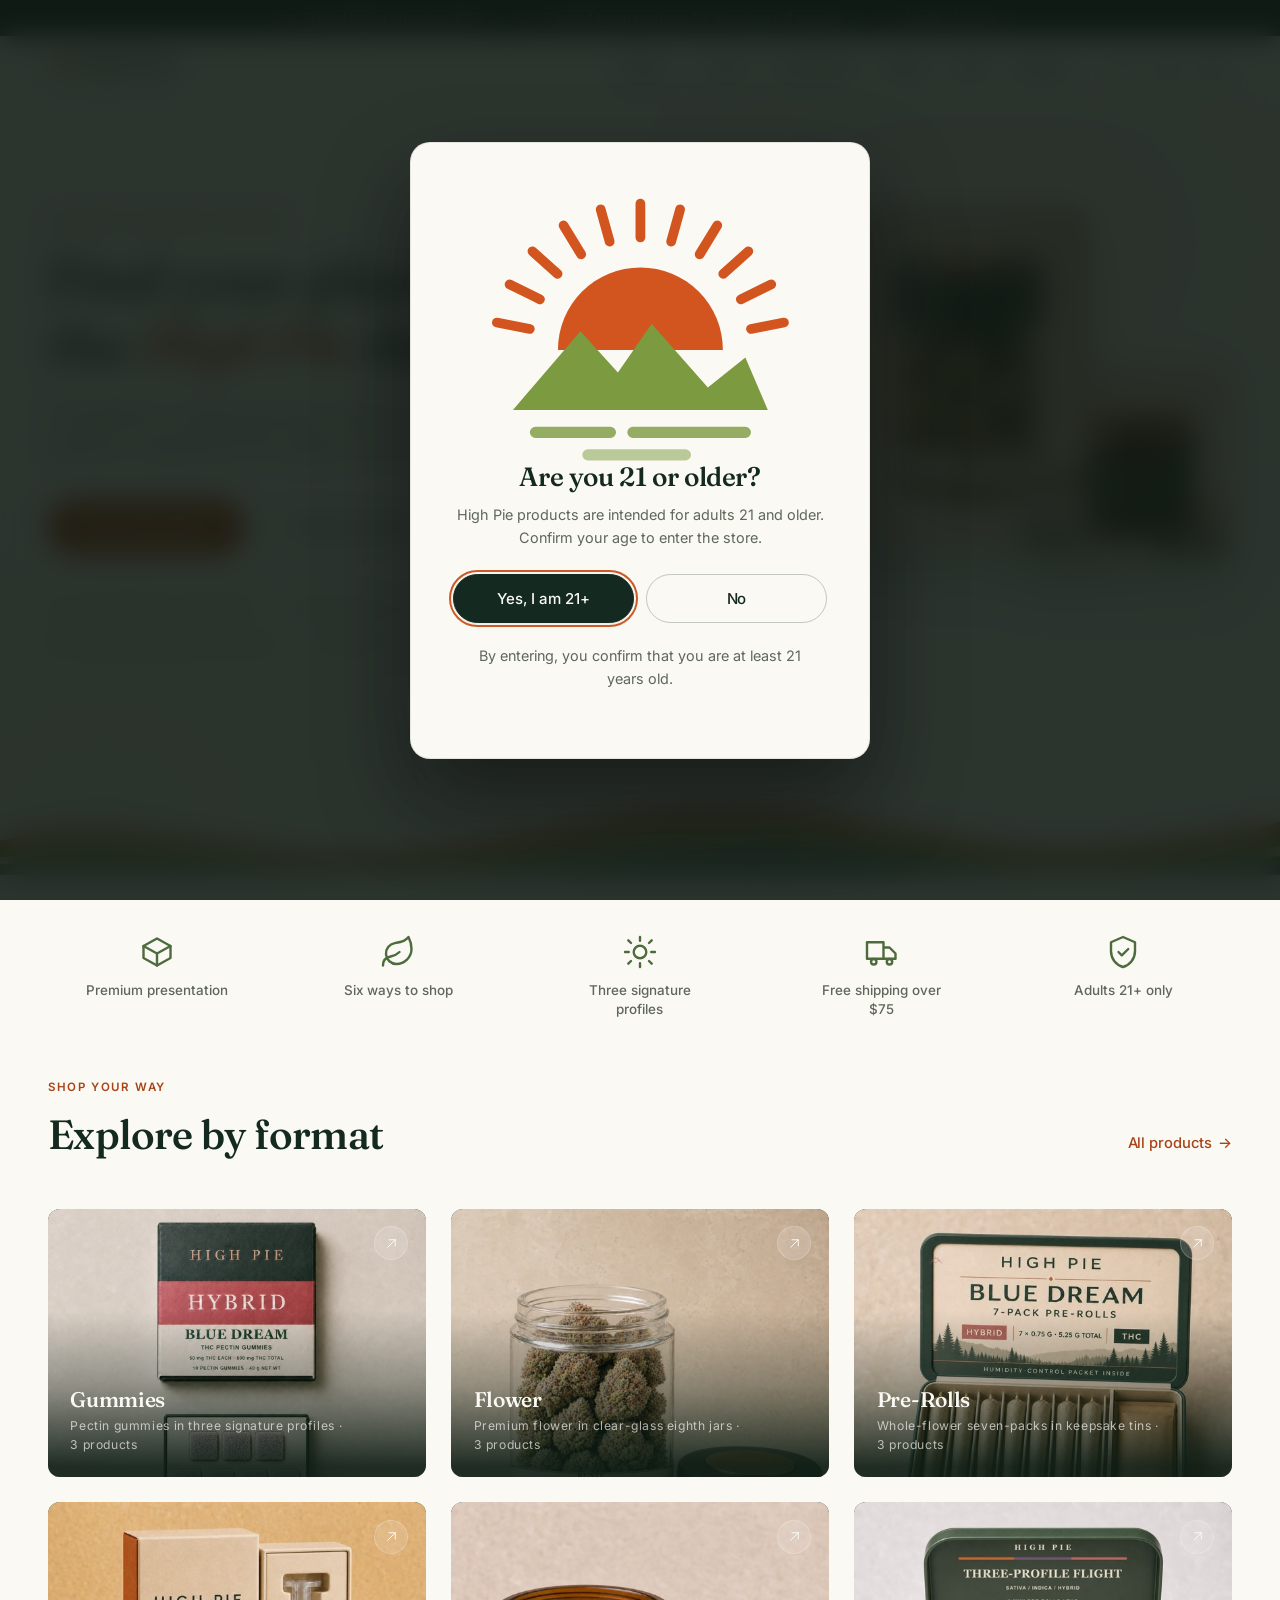
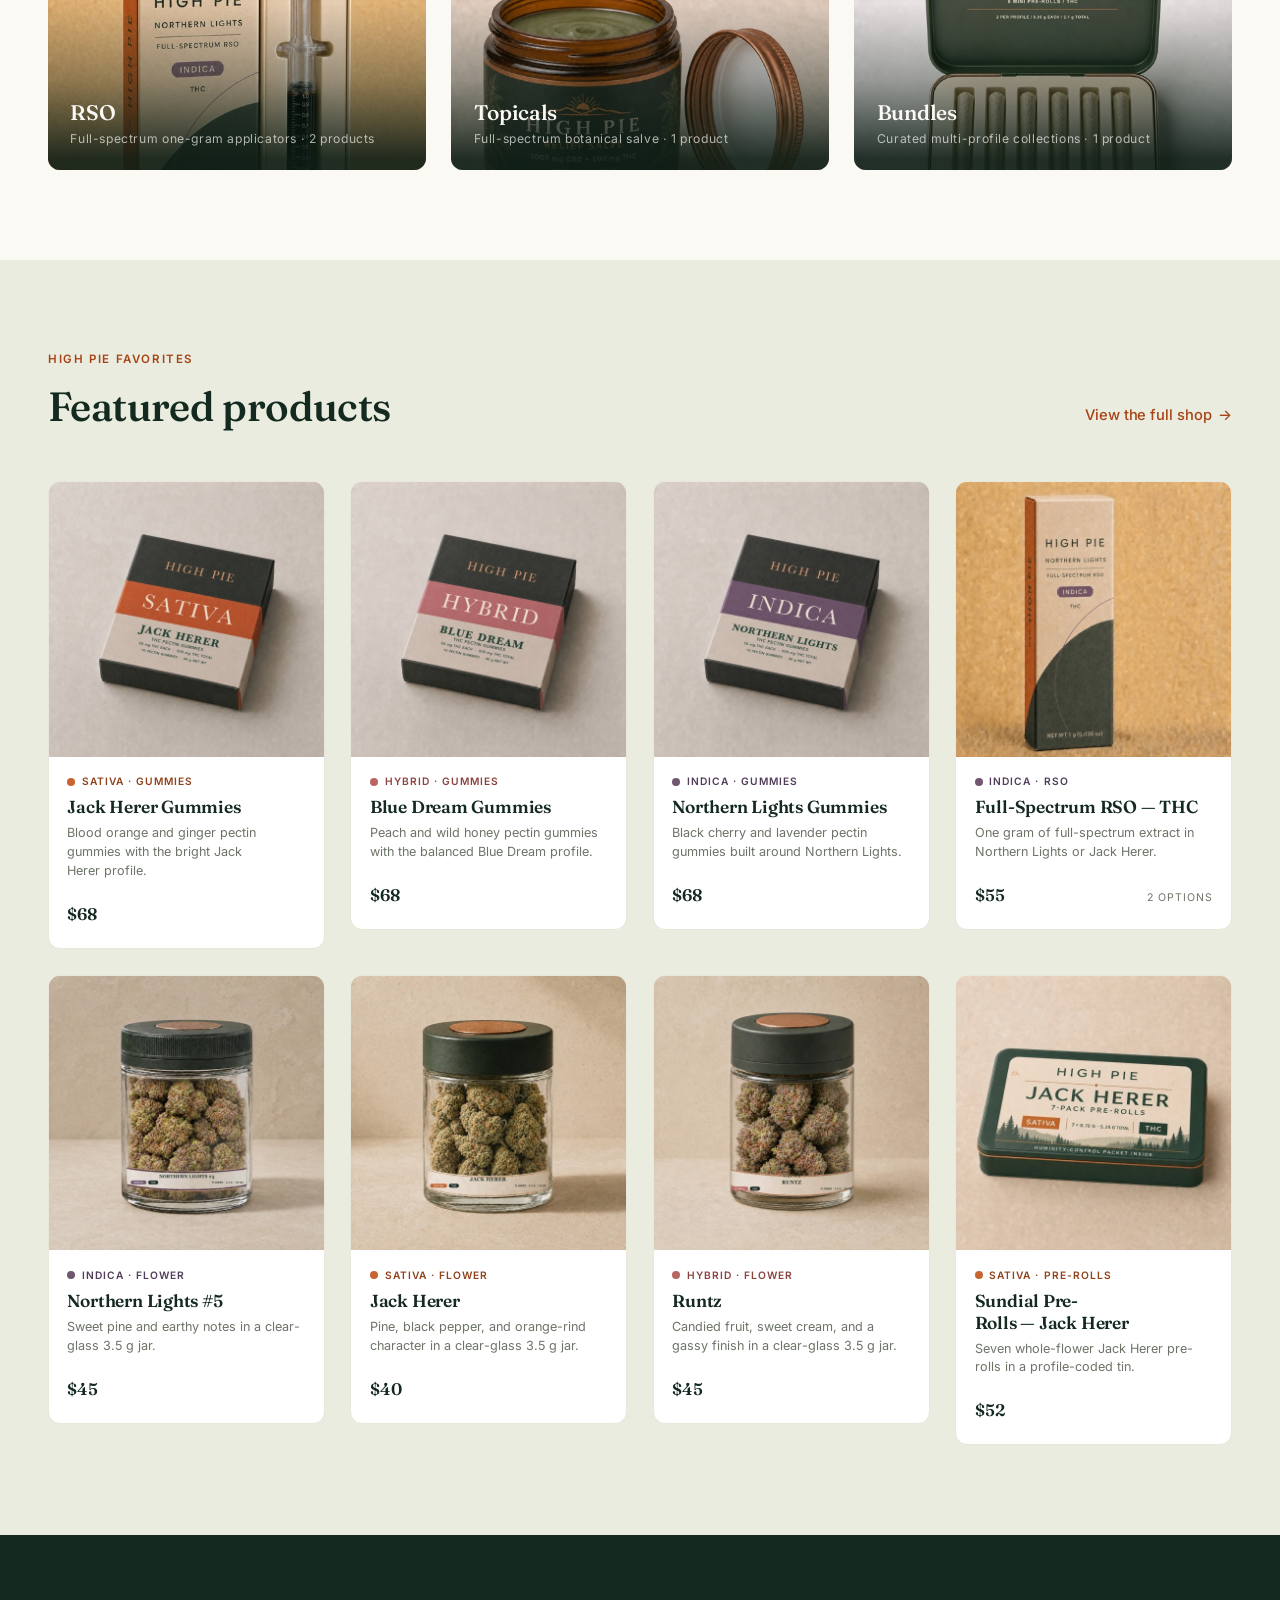
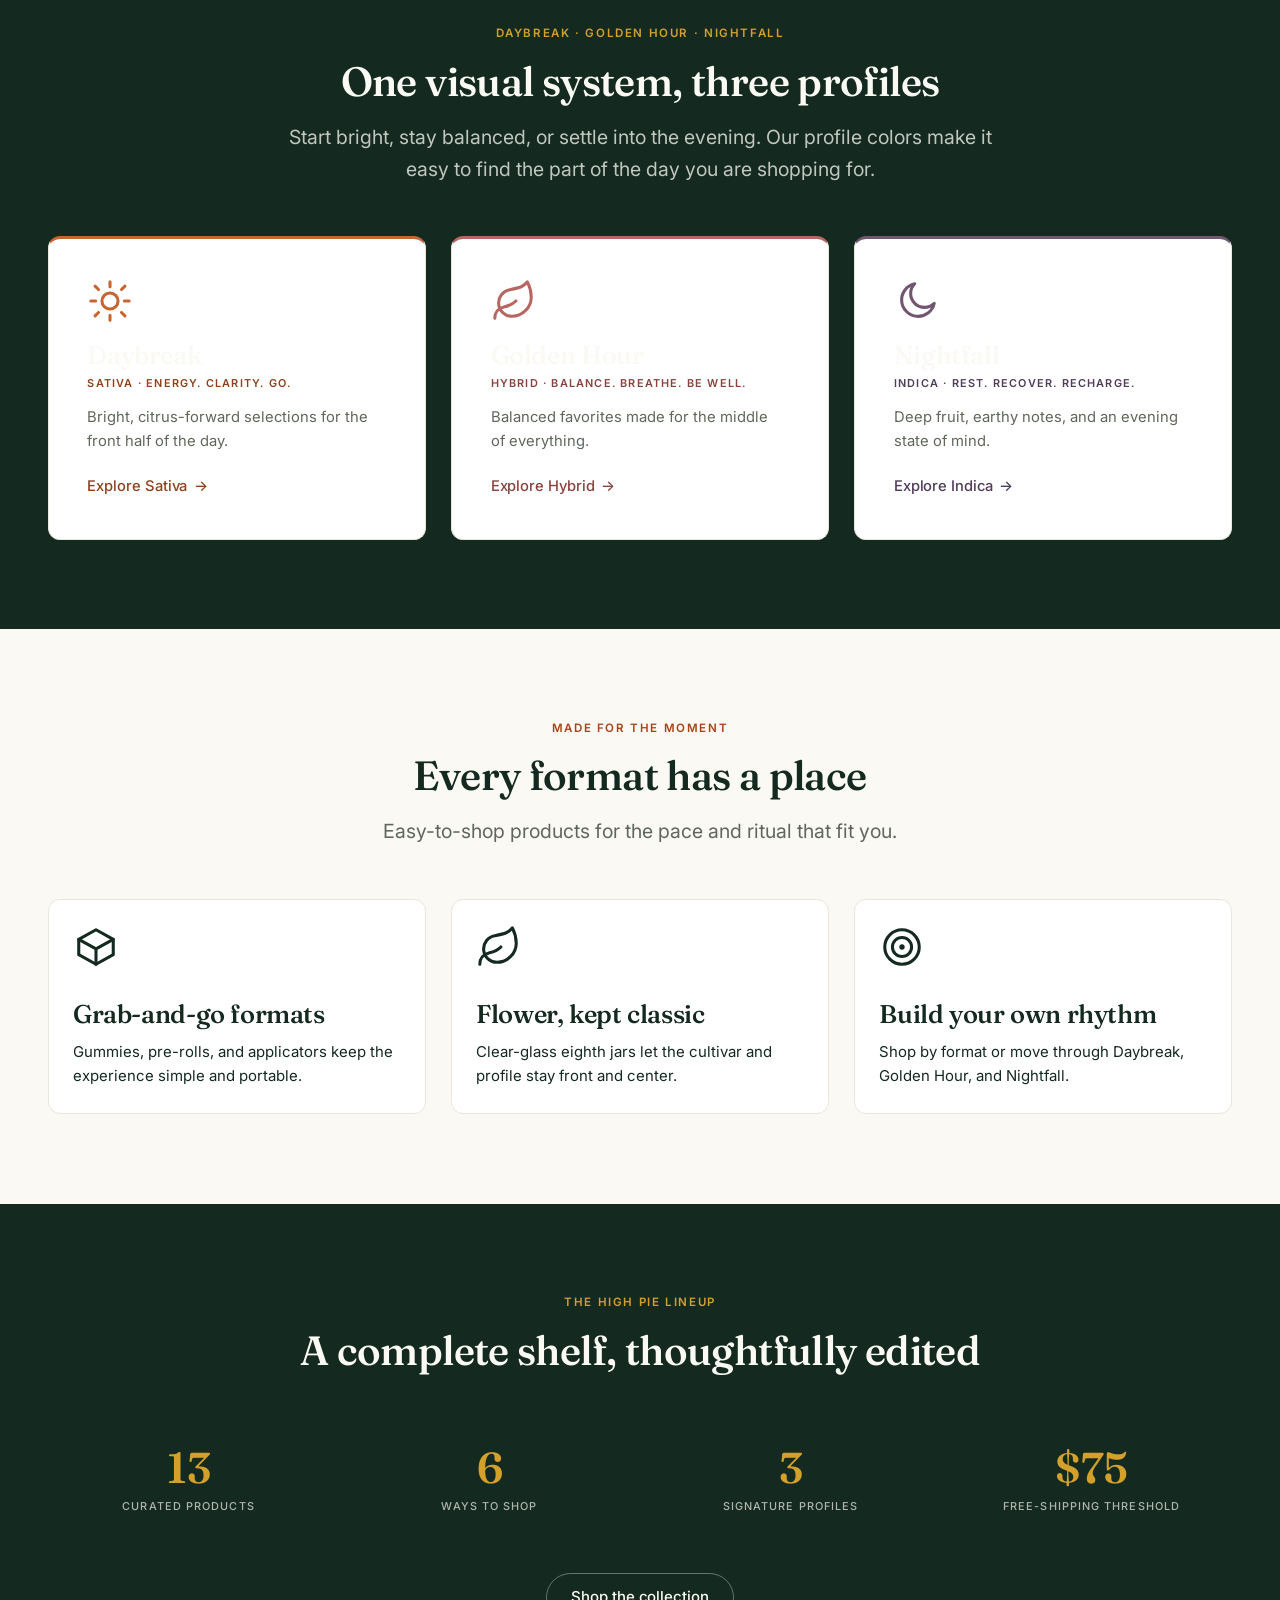
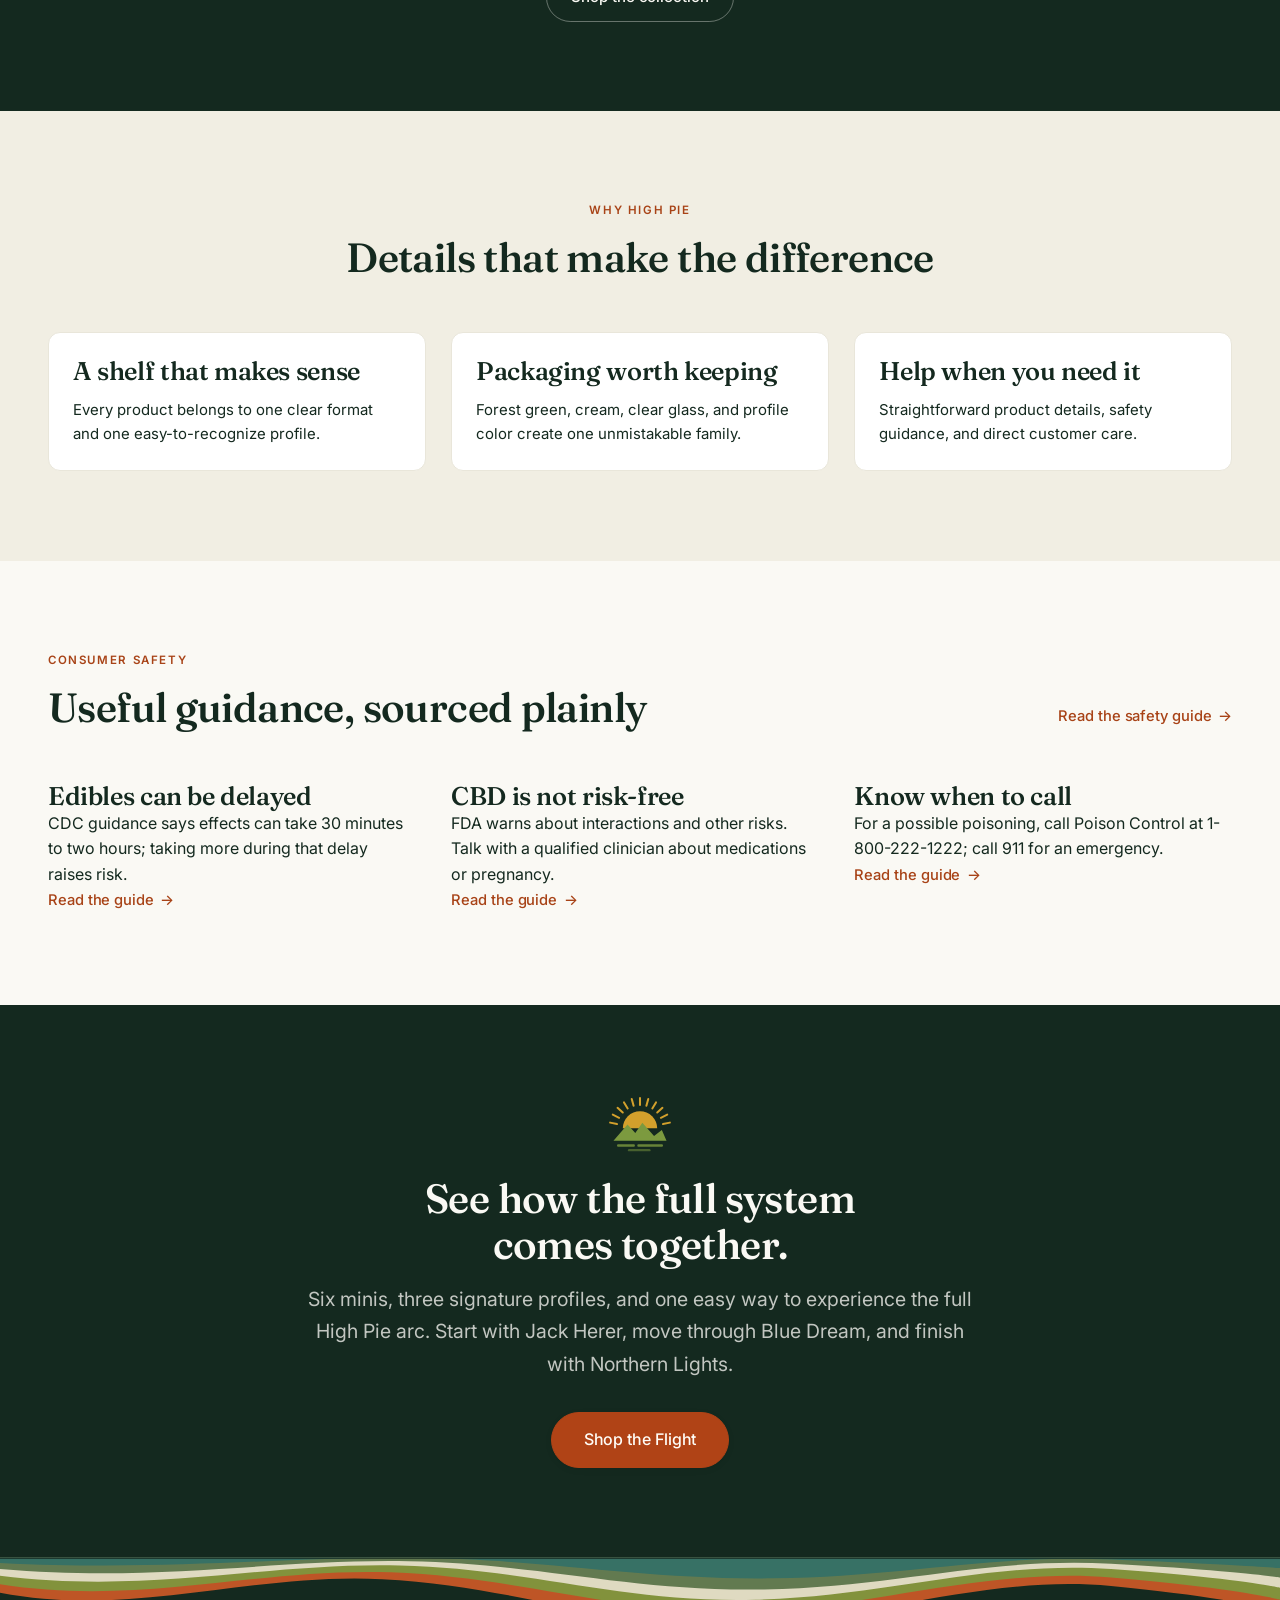
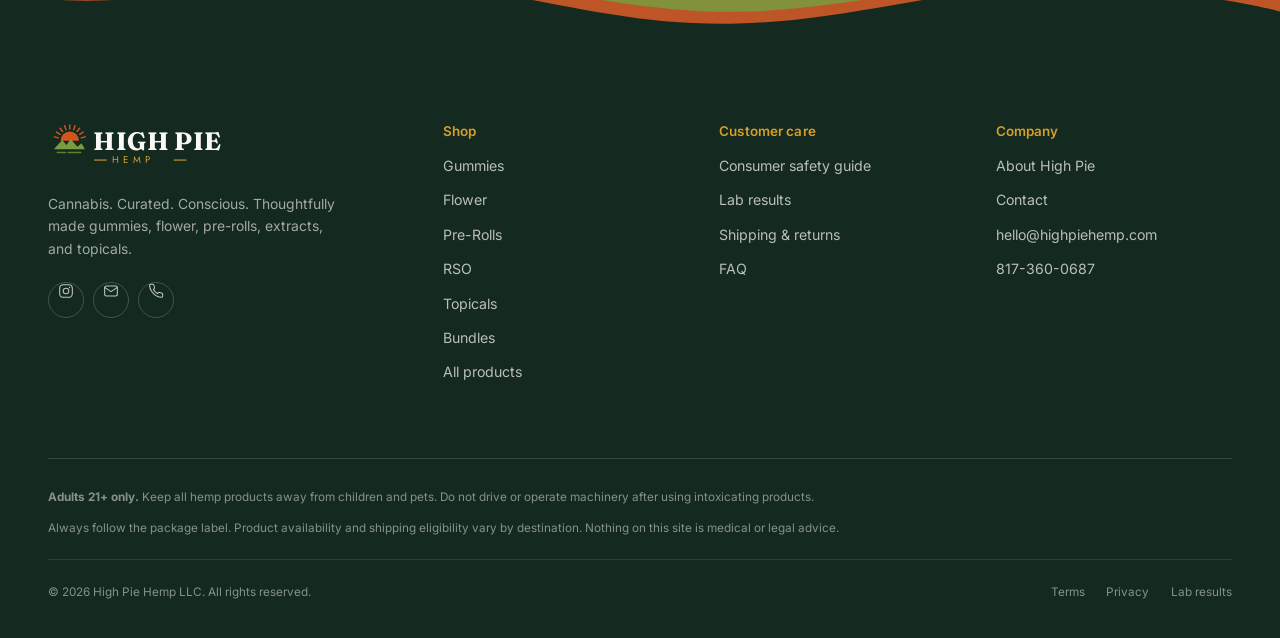
==== index.html @ a33cae25 "Publish High Pie storefront" ====
<!doctype html>
<html lang="en">
<head>
<meta charset="utf-8">
<meta name="viewport" content="width=device-width, initial-scale=1">
<title>High Pie — Cannabis. Curated. Conscious.</title>
<meta name="description" content="Shop High Pie gummies, flower, pre-rolls, full-spectrum RSO, topicals, and curated bundles.">
<meta name="robots" content="index,follow">
<meta name="theme-color" content="#14291f">
<meta property="og:title" content="High Pie — Cannabis. Curated. Conscious.">
<meta property="og:description" content="Shop High Pie gummies, flower, pre-rolls, full-spectrum RSO, topicals, and curated bundles.">
<meta property="og:type" content="website">
<link rel="preconnect" href="https://fonts.googleapis.com">
<link rel="preconnect" href="https://fonts.gstatic.com" crossorigin>
<link href="https://fonts.googleapis.com/css2?family=Fraunces:ital,opsz,wght@0,9..144,400..700;1,9..144,400..700&family=Inter:wght@400..600&family=Jost:wght@300;400;500;600&display=swap" rel="stylesheet">
<link rel="stylesheet" href="assets/css/styles.css">
<link rel="icon" href="data:image/svg+xml,%3Csvg xmlns='http://www.w3.org/2000/svg' viewBox='0 0 100 100'%3E%3Crect width='100' height='100' rx='18' fill='%2314291f'/%3E%3Cpath d='M28 56a22 22 0 0 1 44 0Z' fill='%23d2551f'/%3E%3Cpath d='M16 72 34 51l10 11 9-13 15 17 10-8 6 14Z' fill='%237c9a3f'/%3E%3C/svg%3E">
</head>
<body>
<a class="skip" href="#main">Skip to content</a>
<div data-chrome="header"></div>

<main id="main">
  <section class="hero">
    <div class="hero__glow"></div>
    <div class="wrap hero__inner">
      <div class="hero__copy">
        <span class="eyebrow">Elevated. Balanced. Everyday.</span>
        <h1>Find your place in the <em>High Pie</em> day.</h1>
        <p class="lede">
          Thoughtfully curated gummies, flower, pre-rolls, extracts, and topicals—organized
          from bright mornings to slow evenings.
        </p>
        <div class="hero__cta">
          <a class="btn btn--lg" href="shop.html">Shop all products</a>
          <a class="btn btn--lg btn--ghost" href="#intent">Find your profile</a>
        </div>
        <ul class="hero__marks" data-hero-marks></ul>
      </div>
      <div class="hero__art" data-hero-art></div>
    </div>
    <div class="hero__waves" data-waves-cream></div>
  </section>

  <section class="section section--tight">
    <div class="wrap"><div class="standard" data-standard></div></div>
  </section>

  <section class="section" style="padding-top:0">
    <div class="wrap">
      <div class="section-head section-head--split" data-reveal>
        <div><span class="eyebrow">Shop your way</span><h2>Explore by format</h2></div>
        <a class="link" href="shop.html">All products <span aria-hidden="true">→</span></a>
      </div>
      <div class="grid grid--3" data-categories></div>
    </div>
  </section>

  <section class="section on-sage">
    <div class="wrap">
      <div class="section-head section-head--split" data-reveal>
        <div><span class="eyebrow">High Pie favorites</span><h2>Featured products</h2></div>
        <a class="link" href="shop.html">View the full shop <span aria-hidden="true">→</span></a>
      </div>
      <div class="grid grid--4" data-featured></div>
    </div>
  </section>

  <section class="section on-dark" id="intent">
    <div class="wrap">
      <div class="section-head center" data-reveal>
        <span class="eyebrow eyebrow--light">Daybreak · Golden Hour · Nightfall</span>
        <h2>One visual system, three profiles</h2>
        <p class="lede lede--light" style="margin-top:1rem">
          Start bright, stay balanced, or settle into the evening. Our profile colors make it
          easy to find the part of the day you are shopping for.
        </p>
      </div>
      <div class="grid grid--3" data-intent></div>
    </div>
  </section>

  <section class="section">
    <div class="wrap">
      <div class="section-head center" data-reveal>
        <span class="eyebrow">Made for the moment</span>
        <h2>Every format has a place</h2>
        <p class="lede" style="margin:1rem auto 0">Easy-to-shop products for the pace and ritual that fit you.</p>
      </div>
      <div class="grid grid--3" data-readiness></div>
    </div>
  </section>

  <section class="section on-dark">
    <div class="wrap">
      <div class="section-head center" data-reveal>
        <span class="eyebrow eyebrow--light">The High Pie lineup</span>
        <h2>A complete shelf, thoughtfully edited</h2>
      </div>
      <dl class="stats" data-reveal="60">
        <div class="stat"><dt>13</dt><dd>Curated products</dd></div>
        <div class="stat"><dt>6</dt><dd>Ways to shop</dd></div>
        <div class="stat"><dt>3</dt><dd>Signature profiles</dd></div>
        <div class="stat"><dt>$75</dt><dd>Free-shipping threshold</dd></div>
      </dl>
      <div class="center mt-3"><a class="btn btn--ghost-light" href="shop.html">Shop the collection</a></div>
    </div>
  </section>

  <section class="section on-kraft">
    <div class="wrap">
      <div class="section-head center" data-reveal>
        <span class="eyebrow">Why High Pie</span>
        <h2>Details that make the difference</h2>
      </div>
      <div class="grid grid--3" data-principles></div>
    </div>
  </section>

  <section class="section">
    <div class="wrap">
      <div class="section-head section-head--split" data-reveal>
        <div><span class="eyebrow">Consumer safety</span><h2>Useful guidance, sourced plainly</h2></div>
        <a class="link" href="learn.html">Read the safety guide <span aria-hidden="true">→</span></a>
      </div>
      <div class="grid grid--3" data-learn-teaser></div>
    </div>
  </section>

  <section class="section on-dark" style="text-align:center">
    <div class="wrap wrap--narrow">
      <div data-reveal>
        <div style="width:78px;margin:0 auto 1.5rem" data-cta-mark></div>
        <h2>See how the full system comes together.</h2>
        <p class="lede lede--light" style="margin:1rem auto 2rem">
          Six minis, three signature profiles, and one easy way to experience the full High Pie arc.
          Start with Jack Herer, move through Blue Dream, and finish with Northern Lights.
        </p>
        <a class="btn btn--lg" href="product.html?id=flower-flight" data-flight-cta>Shop the Flight</a>
      </div>
    </div>
  </section>
</main>

<div data-chrome="footer"></div>
<script src="assets/js/catalog.js?v=20260723-4"></script>
<script src="assets/js/art.js?v=20260723-4"></script>
<script src="assets/js/site.js?v=20260723-4"></script>
<script src="assets/js/home.js?v=20260723-4"></script>
</body>
</html>
---- assets/css/styles.css ----
/* ==========================================================================
   HIGH PIE — Design System
   Warm-ivory ground, hairline borders, soft layered elevation, serif display
   over a quiet grotesque. Forest green and burnt orange carry the brand;
   surfaces stay calm so the product photography and the two brand colors
   do the talking.
   ========================================================================== */

/* --------------------------------------------------------------------------
   1. Tokens
   -------------------------------------------------------------------------- */
:root {
  /* Ground */
  --ink: #0c1c14;
  --forest: #14291f;
  --forest-2: #1b3628;
  --forest-3: #24462f;
  --moss: #4e6b3e;
  --olive: #7c9a3f;

  /* Paper — ivory first, oat second. Warm but never yellow. */
  --cream: #faf9f4;
  --kraft: #f1eee3;
  --kraft-2: #e6e1d0;
  --sand: #ece4d4;

  /* Green paper — light surfaces that keep the brand's green present
     between the ivory sections and the deep forest bands. */
  --sage: #e9ecdf;
  --sage-2: #dde3cd;

  /* Sun */
  --orange: #cd5928;
  --orange-dk: #b04316;
  --orange-deep: #a84317;
  --gold: #d3a02c;
  /* Gold tuned for light grounds — the display gold fails 3:1 on ivory/white */
  --gold-ink: #a87b1f;
  --copper: #a45a39;

  /* Profile keys — the color code used across the whole catalog (locked) */
  --sativa: #c98a1e;
  --hybrid: #c25230;
  --indica: #6e5477;
  --cbd: #2f6f69;

  /* Semantic */
  --bg: var(--cream);
  --fg: var(--forest);
  --muted: #5e675a;
  --muted-2: #6d7468;
  --line: #ddd9ca;
  --line-soft: #e9e6da;
  --hairline: rgba(20, 41, 31, 0.1);
  --card: #ffffff;
  --focus: var(--orange);
  --danger: #a3341f;
  --success: #3f6b45;

  /* Type */
  --display: "Fraunces", "Hoefler Text", Georgia, "Times New Roman", serif;
  --sans: "Inter", "Avenir Next", "Helvetica Neue", -apple-system, BlinkMacSystemFont, sans-serif;

  /* Space + shape */
  --gutter: clamp(1.25rem, 4vw, 3rem);
  --maxw: 1280px;
  --maxw-narrow: 760px;
  --r-sm: 8px;
  --r: 12px;
  --r-lg: 18px;
  --r-pill: 999px;

  /* Elevation — soft, neutral, layered. Popovers add a hairline ring. */
  --sh-1: 0 1px 2px rgba(24, 32, 26, 0.04), 0 2px 8px rgba(24, 32, 26, 0.04);
  --sh-2: 0 2px 6px rgba(24, 32, 26, 0.05), 0 10px 28px rgba(24, 32, 26, 0.07);
  --sh-3: 0 6px 16px rgba(24, 32, 26, 0.06), 0 24px 60px rgba(24, 32, 26, 0.11);
  --sh-pop: 0 0 0 1px rgba(24, 32, 26, 0.05), 0 4px 12px rgba(24, 32, 26, 0.07),
            0 20px 50px rgba(24, 32, 26, 0.14);
  --sh-inset: inset 0 1px 0 rgba(255, 255, 255, 0.5);

  --ease: cubic-bezier(0.32, 0.72, 0, 1);
  /* Menus and popovers land with a fast settle — most of the travel happens
     in the first third of the curve. */
  --ease-pop: cubic-bezier(0.16, 1, 0.3, 1);
  --dur: 220ms;
  --dur-pop: 180ms;

  --header-h: 68px;
  --bar-h: 36px;
}

/* Paper grain — one shared texture, applied at low opacity over warm fields */
:root {
  --grain: url("data:image/svg+xml,%3Csvg xmlns='http://www.w3.org/2000/svg' width='180' height='180'%3E%3Cfilter id='n'%3E%3CfeTurbulence type='fractalNoise' baseFrequency='0.82' numOctaves='4' stitchTiles='stitch'/%3E%3CfeColorMatrix type='saturate' values='0'/%3E%3C/filter%3E%3Crect width='180' height='180' filter='url(%23n)' opacity='0.5'/%3E%3C/svg%3E");
}

/* --------------------------------------------------------------------------
   2. Reset
   -------------------------------------------------------------------------- */
*,
*::before,
*::after { box-sizing: border-box; }

* { margin: 0; }

html {
  -webkit-text-size-adjust: 100%;
  scroll-behavior: smooth;
  scroll-padding-top: calc(var(--header-h) + 20px);
}

@media (prefers-reduced-motion: reduce) {
  html { scroll-behavior: auto; }
  *, *::before, *::after {
    animation-duration: 0.01ms !important;
    animation-iteration-count: 1 !important;
    transition-duration: 0.01ms !important;
  }
}

body {
  font-family: var(--sans);
  font-weight: 400;
  font-size: 16px;
  line-height: 1.6;
  color: var(--fg);
  background: var(--bg);
  -webkit-font-smoothing: antialiased;
  -moz-osx-font-smoothing: grayscale;
  overflow-x: hidden;
}

body::before {
  content: "";
  position: fixed;
  inset: 0;
  background-image: var(--grain);
  opacity: 0.018;
  pointer-events: none;
  z-index: 9998;
  mix-blend-mode: multiply;
}

img, svg, video { display: block; max-width: 100%; }
img { height: auto; }

button, input, select, textarea {
  font: inherit;
  color: inherit;
}

button { cursor: pointer; background: none; border: none; padding: 0; }

a { color: inherit; text-decoration: none; }

ul, ol { list-style: none; padding: 0; }

:focus-visible {
  outline: 2px solid var(--focus);
  outline-offset: 2px;
  border-radius: 6px;
}

::selection { background: var(--orange-dk); color: var(--cream); }

/* --------------------------------------------------------------------------
   3. Typography
   -------------------------------------------------------------------------- */
h1, h2, h3, h4 {
  font-family: var(--display);
  font-weight: 550;
  line-height: 1.12;
  letter-spacing: -0.015em;
  font-variation-settings: "SOFT" 0, "WONK" 0;
  text-wrap: balance;
}

h1 { font-size: clamp(2.35rem, 5.2vw, 3.9rem); }
h2 { font-size: clamp(1.8rem, 3.4vw, 2.55rem); }
h3 { font-size: clamp(1.25rem, 2vw, 1.6rem); }
h4 { font-size: 1.1rem; letter-spacing: -0.008em; }

p { text-wrap: pretty; }

/* Eyebrow — the letterspaced caps from "WELLNESS" in the wordmark */
.eyebrow {
  font-family: var(--sans);
  font-size: 0.72rem;
  font-weight: 600;
  letter-spacing: 0.14em;
  text-transform: uppercase;
  color: var(--orange-deep);
  display: block;
  margin-bottom: 1rem;
}
.eyebrow--light { color: var(--gold); }

.lede {
  font-size: clamp(1.05rem, 1.6vw, 1.22rem);
  line-height: 1.65;
  color: var(--muted);
  max-width: 60ch;
}
.on-dark .lede, .lede--light { color: rgba(250, 249, 244, 0.76); }

.serif { font-family: var(--display); }
.tnum { font-variant-numeric: tabular-nums; }

/* Rule with a centered sun dot, echoing the label dividers on the brand boards */
.rule {
  display: flex;
  align-items: center;
  gap: 0.85rem;
  color: var(--line);
}
.rule::before, .rule::after {
  content: "";
  height: 1px;
  flex: 1;
  background: currentColor;
}
.rule > span {
  width: 5px; height: 5px;
  border-radius: 50%;
  background: var(--orange);
  flex: none;
}

/* --------------------------------------------------------------------------
   4. Layout
   -------------------------------------------------------------------------- */
.wrap {
  width: 100%;
  max-width: var(--maxw);
  margin-inline: auto;
  padding-inline: var(--gutter);
}
.wrap--narrow { max-width: var(--maxw-narrow); }
.wrap--wide { max-width: 1480px; }

.section { padding-block: clamp(3.5rem, 7vw, 6.5rem); }
.section--tight { padding-block: clamp(2.5rem, 4.5vw, 3.75rem); }

.section-head { margin-bottom: clamp(2rem, 4vw, 3.25rem); }
.section-head--split {
  display: flex;
  align-items: flex-end;
  justify-content: space-between;
  gap: 2rem;
  flex-wrap: wrap;
}
.section-head p { margin-top: 0.9rem; }

.grid { display: grid; gap: clamp(1rem, 2vw, 1.75rem); }
.grid--2 { grid-template-columns: repeat(2, minmax(0, 1fr)); }
.grid--3 { grid-template-columns: repeat(3, minmax(0, 1fr)); }
.grid--4 { grid-template-columns: repeat(4, minmax(0, 1fr)); }
.grid--auto { grid-template-columns: repeat(auto-fill, minmax(248px, 1fr)); }

@media (max-width: 900px) {
  .grid--4 { grid-template-columns: repeat(2, minmax(0, 1fr)); }
  .grid--3 { grid-template-columns: repeat(2, minmax(0, 1fr)); }
}
@media (max-width: 600px) {
  .grid--2, .grid--3, .grid--4 { grid-template-columns: minmax(0, 1fr); }
  .grid--auto { grid-template-columns: repeat(auto-fill, minmax(158px, 1fr)); }
}

/* Dark field — the forest ground from the brand boards */
.on-dark {
  background: var(--forest);
  color: var(--cream);
  position: relative;
}
.on-dark h1, .on-dark h2, .on-dark h3, .on-dark h4 { color: var(--cream); }
.on-dark .rule { color: rgba(250, 249, 244, 0.22); }

.on-kraft { background: var(--kraft); }
.on-sage { background: var(--sage); }

/* --------------------------------------------------------------------------
   5. Terrain waves — the signature motif
   -------------------------------------------------------------------------- */
.waves {
  display: block;
  width: 100%;
  height: clamp(56px, 8vw, 104px);
  pointer-events: none;
}
.waves--flip { transform: scaleY(-1); }

/* --------------------------------------------------------------------------
   6. Buttons
   -------------------------------------------------------------------------- */
.btn {
  /* Filled buttons rest on the darker brand orange — the bright sun orange
     fails AA under white text at button sizes. */
  --btn-bg: var(--orange-dk);
  --btn-fg: #fffdf7;
  --btn-bd: var(--orange-dk);
  --btn-bg-h: var(--orange-deep);
  --btn-fg-h: #fffdf7;
  --btn-bd-h: var(--orange-deep);
  display: inline-flex;
  align-items: center;
  justify-content: center;
  gap: 0.55rem;
  padding: 0.7rem 1.5rem;
  font-family: var(--sans);
  font-size: 0.94rem;
  font-weight: 500;
  letter-spacing: -0.005em;
  background: var(--btn-bg);
  color: var(--btn-fg);
  border: 1px solid var(--btn-bd);
  border-radius: var(--r-pill);
  transition: box-shadow var(--dur) var(--ease),
              background-color var(--dur) var(--ease), color var(--dur) var(--ease),
              border-color var(--dur) var(--ease), opacity var(--dur) var(--ease),
              transform 120ms var(--ease);
  white-space: nowrap;
  box-shadow: var(--sh-1);
  text-align: center;
}
.btn:hover {
  background: var(--btn-bg-h);
  color: var(--btn-fg-h);
  border-color: var(--btn-bd-h);
  box-shadow: var(--sh-2);
}
.btn:active { transform: scale(0.985); box-shadow: var(--sh-1); }

.btn--lg { padding: 0.88rem 1.95rem; font-size: 1rem; }
.btn--sm { padding: 0.48rem 1.05rem; font-size: 0.85rem; }
.btn--block { display: flex; width: 100%; }

.btn--ghost {
  --btn-bg: transparent;
  --btn-fg: var(--forest);
  --btn-bd: rgba(20, 41, 31, 0.24);
  --btn-bg-h: rgba(20, 41, 31, 0.055);
  --btn-fg-h: var(--forest);
  --btn-bd-h: rgba(20, 41, 31, 0.4);
  box-shadow: none;
}
.btn--ghost:hover { box-shadow: none; }

.btn--ghost-light {
  --btn-bg: transparent;
  --btn-fg: var(--cream);
  --btn-bd: rgba(250, 249, 244, 0.36);
  --btn-bg-h: rgba(250, 249, 244, 0.1);
  --btn-fg-h: var(--cream);
  --btn-bd-h: rgba(250, 249, 244, 0.6);
  box-shadow: none;
}
.btn--ghost-light:hover { box-shadow: none; }

.btn--forest {
  --btn-bg: var(--forest);
  --btn-fg: var(--cream);
  --btn-bd: var(--forest);
  --btn-bg-h: var(--forest-2);
  --btn-bd-h: var(--forest-2);
}

.btn[disabled], .btn[aria-disabled="true"] {
  opacity: 0.42;
  pointer-events: none;
}

/* Text link with an underline that grows from the left */
.link {
  display: inline-flex;
  align-items: center;
  gap: 0.4rem;
  font-size: 0.92rem;
  font-weight: 500;
  letter-spacing: -0.005em;
  color: var(--orange-deep);
  position: relative;
  padding-bottom: 2px;
}
.link::after {
  content: "";
  position: absolute;
  left: 0; bottom: 0;
  width: 100%; height: 1.5px;
  background: currentColor;
  transform: scaleX(0);
  transform-origin: left;
  transition: transform var(--dur) var(--ease);
}
.link:hover::after { transform: scaleX(1); }
.link--light { color: var(--gold); }

/* --------------------------------------------------------------------------
   7. Badges + pills
   -------------------------------------------------------------------------- */
.badge {
  display: inline-flex;
  align-items: center;
  gap: 0.4rem;
  padding: 0.26rem 0.6rem;
  font-size: 0.64rem;
  font-weight: 600;
  letter-spacing: 0.09em;
  text-transform: uppercase;
  border-radius: 6px;
  background: rgba(20, 41, 31, 0.06);
  color: var(--forest);
  white-space: nowrap;
}
.badge--profile { background: var(--profile-bg, rgba(20,41,31,.08)); color: var(--profile-ink, var(--profile, var(--forest))); }
.badge--solid { background: var(--profile-ink, var(--profile, var(--forest))); color: #fff6e9; }
.badge--sale { background: var(--orange-dk); color: #fff6e9; }
.badge--out { background: rgba(20, 41, 31, 0.55); color: var(--cream); }
.badge--line { background: transparent; border: 1px solid currentColor; }

.dot {
  width: 8px; height: 8px;
  border-radius: 50%;
  background: var(--profile, var(--forest));
  flex: none;
}

/* --------------------------------------------------------------------------
   8. Announcement bar + header
   -------------------------------------------------------------------------- */
.announce {
  background: var(--forest);
  color: var(--kraft);
  height: var(--bar-h);
  display: flex;
  align-items: center;
  overflow: hidden;
  position: relative;
  z-index: 60;
}
.announce__track {
  display: flex;
  align-items: center;
  justify-content: center;
  gap: 2.5rem;
  width: 100%;
  font-size: 0.78rem;
  letter-spacing: 0.01em;
  font-weight: 400;
}
.announce__item { display: inline-flex; align-items: center; gap: 0.5rem; opacity: 0.88; }
.announce__item svg { width: 13px; height: 13px; color: var(--gold); flex: none; }
@media (max-width: 780px) {
  .announce__item:nth-child(n + 2) { display: none; }
}

/* The chrome host must not trap the sticky header — with display:contents the
   announce bar scrolls away while the header sticks against the page itself. */
[data-chrome="header"] { display: contents; }

.header {
  position: sticky;
  top: 0;
  z-index: 55;
  background: rgba(250, 249, 244, 0.85);
  backdrop-filter: saturate(160%) blur(18px);
  -webkit-backdrop-filter: saturate(160%) blur(18px);
  border-bottom: 1px solid var(--hairline);
  transition: box-shadow var(--dur) var(--ease);
}
.header--scrolled { box-shadow: 0 1px 18px rgba(24, 32, 26, 0.07); }

.header__inner {
  height: var(--header-h);
  display: flex;
  align-items: center;
  gap: 1.5rem;
}

.brand { display: flex; align-items: center; gap: 0.7rem; flex: none; margin-right: auto; }
.brand svg { height: 38px; width: auto; }

.nav { display: flex; align-items: center; gap: 0.2rem; }
.nav__link {
  display: inline-flex;
  align-items: center;
  gap: 0.35rem;
  padding: 0.46rem 0.78rem;
  font-size: 0.93rem;
  font-weight: 500;
  letter-spacing: -0.005em;
  border-radius: 10px;
  color: var(--forest);
  transition: background-color var(--dur) var(--ease), color var(--dur) var(--ease);
  position: relative;
}
.nav__link:hover { background: rgba(20, 41, 31, 0.06); }
.nav__link[aria-current="page"] {
  color: var(--orange-deep);
  background: rgba(205, 89, 40, 0.09);
}
.nav__link svg { width: 13px; height: 13px; opacity: 0.55; transition: transform var(--dur-pop) var(--ease-pop); }
.nav__link[aria-expanded="true"] svg { transform: rotate(180deg); }

.header__actions { display: flex; align-items: center; gap: 0.25rem; flex: none; }

.icon-btn {
  width: 40px; height: 40px;
  display: grid;
  place-items: center;
  border-radius: 10px;
  color: var(--forest);
  position: relative;
  transition: background-color var(--dur) var(--ease);
}
.icon-btn:hover { background: rgba(20, 41, 31, 0.06); }
.icon-btn svg { width: 20px; height: 20px; }

.cart-count {
  position: absolute;
  top: 2px; right: 1px;
  min-width: 17px; height: 17px;
  padding: 0 4px;
  display: grid;
  place-items: center;
  border-radius: var(--r-pill);
  background: var(--orange-dk);
  color: #fff6e9;
  font-size: 0.6rem;
  font-weight: 600;
  line-height: 1;
  font-variant-numeric: tabular-nums;
  transform: scale(0);
  transition: transform 280ms var(--ease);
}
.cart-count.is-on { transform: scale(1); }

.nav-toggle { display: none; }

@media (max-width: 1040px) {
  .nav { display: none; }
  .nav-toggle { display: grid; }
}

@media (max-width: 360px) {
  .header__lab { display: none; }
  .header__inner { gap: 0.5rem; }
  .brand svg { height: 32px; }
}

/* Mobile nav sheet */
.mobile-nav {
  position: fixed;
  inset: 0;
  z-index: 90;
  visibility: hidden;
  pointer-events: none;
}
.mobile-nav.is-open { visibility: visible; pointer-events: auto; }
.mobile-nav__scrim {
  position: absolute;
  inset: 0;
  background: rgba(15, 22, 17, 0.4);
  opacity: 0;
  transition: opacity var(--dur) var(--ease);
}
.mobile-nav.is-open .mobile-nav__scrim { opacity: 1; }
.mobile-nav__panel {
  position: absolute;
  inset: 10px 10px 10px auto;
  width: min(360px, calc(100vw - 20px));
  background: var(--bg);
  border: 1px solid var(--hairline);
  border-radius: var(--r-lg);
  box-shadow: var(--sh-3);
  padding: 1.25rem 1.5rem 2rem;
  overflow-y: auto;
  transform: translateX(calc(100% + 24px));
  transition: transform 320ms var(--ease-pop);
  display: flex;
  flex-direction: column;
}
.mobile-nav.is-open .mobile-nav__panel { transform: none; }
.mobile-nav__head {
  display: flex;
  align-items: center;
  justify-content: space-between;
  padding-bottom: 1.1rem;
  border-bottom: 1px solid var(--line-soft);
  margin-bottom: 0.5rem;
}
.mobile-nav__link {
  display: flex;
  align-items: center;
  justify-content: space-between;
  padding: 0.9rem 0;
  font-family: var(--display);
  font-size: 1.32rem;
  font-weight: 550;
  letter-spacing: -0.015em;
  border-bottom: 1px solid var(--line-soft);
}
.mobile-nav__link svg { width: 17px; height: 17px; color: var(--orange-deep); }
.mobile-nav__foot { margin-top: auto; padding-top: 1.75rem; }

/* --------------------------------------------------------------------------
   9. Hero
   -------------------------------------------------------------------------- */
.hero {
  position: relative;
  background: var(--bg);
  color: var(--fg);
  overflow: hidden;
  isolation: isolate;
}
/* Two quiet washes — sun over the art, sage under the copy. */
.hero__glow {
  position: absolute;
  z-index: -1;
  inset: 0;
  background:
    radial-gradient(ellipse 640px 520px at 78% 18%, rgba(205, 89, 40, 0.11) 0%, transparent 62%),
    radial-gradient(ellipse 700px 560px at 8% 92%, rgba(124, 154, 63, 0.1) 0%, transparent 60%);
  pointer-events: none;
}
.hero__inner {
  position: relative;
  padding-block: clamp(3.5rem, 8vw, 7rem) clamp(5rem, 9vw, 8rem);
  display: grid;
  grid-template-columns: 1.05fr 0.95fr;
  gap: clamp(2rem, 5vw, 4.5rem);
  align-items: center;
}
@media (max-width: 940px) {
  .hero__inner { grid-template-columns: minmax(0, 1fr); text-align: center; }
  .hero__copy .rule { display: none; }
  .hero__cta { justify-content: center; }
  .hero__marks { justify-content: center; }
}

.hero h1 {
  font-size: clamp(2.3rem, 4.5vw, 3.75rem);
  margin-bottom: 1.4rem;
}
.hero h1 em {
  font-style: italic;
  font-variation-settings: "SOFT" 40, "WONK" 1;
  color: var(--orange-deep);
}
.hero__cta { display: flex; gap: 0.85rem; margin-top: 2.25rem; flex-wrap: wrap; }
.hero__marks {
  display: flex;
  gap: 1rem 1.9rem;
  margin-top: 2.6rem;
  flex-wrap: wrap;
  font-size: 0.82rem;
  letter-spacing: 0;
  color: var(--muted);
}
.hero__marks li { display: flex; align-items: center; gap: 0.5rem; }
.hero__marks svg { width: 15px; height: 15px; color: var(--moss); flex: none; }

.hero__art {
  position: relative;
  display: grid;
  place-items: center;
}
.hero__art svg { width: 100%; height: auto; filter: drop-shadow(0 24px 40px rgba(24, 32, 26, 0.18)); }

/* Three framed packshots, staggered. */
.hero__shots {
  position: relative;
  width: 100%;
  aspect-ratio: 4 / 3.4;
}
.hero__shot {
  position: absolute;
  margin: 0;
  border-radius: var(--r-lg);
  overflow: hidden;
  box-shadow: 0 0 0 1px rgba(24, 32, 26, 0.05), 0 2px 8px rgba(24, 32, 26, 0.07),
              0 24px 56px rgba(24, 32, 26, 0.18);
  transition: transform 520ms var(--ease);
}
.hero__shot img { width: 100%; height: 100%; object-fit: cover; display: block; }
.hero__shot figcaption {
  position: absolute;
  right: 0.5rem;
  bottom: 0.5rem;
  padding: 0.22rem 0.48rem;
  border-radius: 6px;
  background: rgba(20, 41, 31, 0.72);
  color: var(--cream);
  font: 600 0.54rem var(--sans);
  letter-spacing: 0.13em;
  text-transform: uppercase;
}
.hero__shot--a { left: 27%; top: 0; width: 46%; aspect-ratio: 3 / 4.2; z-index: 3; }
.hero__shot--b { left: 0; top: 26%; width: 40%; aspect-ratio: 1; z-index: 2; }
.hero__shot--c { right: 0; top: 34%; width: 38%; aspect-ratio: 1; z-index: 1; }
.hero__shots:hover .hero__shot--a { transform: translateY(-6px); }
.hero__shots:hover .hero__shot--b { transform: translateY(-3px) rotate(-1deg); }
.hero__shots:hover .hero__shot--c { transform: translateY(-3px) rotate(1deg); }

@media (max-width: 940px) {
  .hero__shots { max-width: 460px; margin-inline: auto; }
}

.hero__waves { position: relative; margin-top: -1px; display: block; }

/* --------------------------------------------------------------------------
   10. Standard strip (the five brand icons)
   -------------------------------------------------------------------------- */
.standard {
  display: grid;
  grid-template-columns: repeat(5, minmax(0, 1fr));
  gap: 1.5rem;
  text-align: center;
}
@media (max-width: 860px) { .standard { grid-template-columns: repeat(3, 1fr); } }
@media (max-width: 520px) { .standard { grid-template-columns: repeat(2, 1fr); gap: 1.75rem 1rem; } }

.standard__item { display: flex; flex-direction: column; align-items: center; gap: 0.7rem; }
.standard__item svg { width: 36px; height: 36px; color: var(--moss); }
.standard__item span {
  font-size: 0.84rem;
  font-weight: 500;
  letter-spacing: 0;
  line-height: 1.45;
  color: var(--muted);
  max-width: 16ch;
}
.on-dark .standard__item svg { color: var(--gold); }
.on-dark .standard__item span { color: rgba(250, 249, 244, 0.82); }

/* --------------------------------------------------------------------------
   11. Product card
   -------------------------------------------------------------------------- */
.card {
  position: relative;
  display: flex;
  flex-direction: column;
  background: var(--card);
  border: 1px solid var(--line-soft);
  border-radius: var(--r);
  overflow: hidden;
  transition: transform var(--dur) var(--ease), box-shadow var(--dur) var(--ease),
              border-color var(--dur) var(--ease);
}
.card:hover {
  transform: translateY(-2px);
  box-shadow: var(--sh-2);
  border-color: var(--line);
}

/* --------------------------------------------------------------------------
   Product photography
   The library mixes square and portrait shots. Rather than crop the product or
   letterbox against a colour that will not match, a blurred copy of the same
   image fills behind it — the fill is the photo's own backdrop, so the seam
   disappears at every aspect ratio.
   -------------------------------------------------------------------------- */
.ph {
  position: absolute;
  inset: 0;
  overflow: hidden;
  background: var(--profile-wash, #f2e8d5);
}
.ph__bg {
  position: absolute;
  inset: -6%;
  width: 112%;
  height: 112%;
  object-fit: cover;
  filter: blur(26px) saturate(1.08);
  transform: scale(1.06);
  pointer-events: none;
}
.ph__fg {
  position: relative;
  width: 100%;
  height: 100%;
  object-fit: contain;
  transition: transform 520ms var(--ease);
}
/* Generated packshots stand in where photography does not exist yet. */
.ph--art { display: grid; place-items: center; }
.ph--art svg { width: 100%; height: 100%; display: block; }

.card__media {
  position: relative;
  aspect-ratio: 1;
  background: var(--profile-wash, #f2e8d5);
  overflow: hidden;
}
.card:hover .ph__fg { transform: scale(1.035); }
.card__media svg { width: 100%; height: 100%; display: block; }

.card__flags {
  position: absolute;
  top: 0.7rem; left: 0.7rem;
  display: flex;
  flex-direction: column;
  align-items: flex-start;
  gap: 0.35rem;
  z-index: 2;
}

.card__body {
  padding: 1.05rem 1.15rem 1.25rem;
  display: flex;
  flex-direction: column;
  gap: 0.4rem;
  flex: 1;
}

.card__profile {
  display: flex;
  align-items: center;
  gap: 0.42rem;
  font-size: 0.64rem;
  font-weight: 600;
  letter-spacing: 0.1em;
  text-transform: uppercase;
  color: var(--profile-ink, var(--profile, var(--muted)));
}

.card__title {
  font-family: var(--display);
  font-size: 1.09rem;
  font-weight: 600;
  line-height: 1.24;
  letter-spacing: -0.012em;
}
.card__title a::after { content: ""; position: absolute; inset: 0; z-index: 1; }

.card__meta {
  font-size: 0.79rem;
  color: var(--muted-2);
  line-height: 1.5;
}

.card__foot {
  margin-top: auto;
  padding-top: 0.85rem;
  display: flex;
  align-items: baseline;
  justify-content: space-between;
  gap: 0.75rem;
}
.card__price {
  font-family: var(--display);
  font-size: 1.05rem;
  font-weight: 600;
  font-variant-numeric: tabular-nums;
}
.card__price small {
  font-family: var(--sans);
  font-size: 0.68rem;
  font-weight: 400;
  letter-spacing: 0.06em;
  color: var(--muted-2);
  margin-right: 0.2rem;
  text-transform: uppercase;
}
.card__opts {
  font-size: 0.66rem;
  letter-spacing: 0.09em;
  text-transform: uppercase;
  color: var(--muted-2);
}

/* Quick-add reveals on hover, but stays reachable by keyboard + on touch */
.card__quick {
  position: absolute;
  left: 0.7rem; right: 0.7rem; bottom: 0.7rem;
  /* .btn--block sets width:100%, which overrides the right inset and clips
     the button at the card edge — let the insets (or margins) size it. */
  width: auto;
  z-index: 2;
  opacity: 0;
  transform: translateY(8px);
  transition: opacity var(--dur) var(--ease), transform var(--dur) var(--ease);
}
.card:hover .card__quick,
.card:focus-within .card__quick { opacity: 1; transform: none; }
/* Touch devices have no hover to reveal on. The width query is the safety
   net — hover:none does not match a desktop browser at a phone viewport. */
@media (hover: none), (max-width: 760px) {
  .card__quick {
    opacity: 1;
    transform: none;
    position: static;
    order: 2;
    margin: 0.85rem 1.15rem 1.15rem;
  }
  .card { display: flex; flex-direction: column; }
  .card__media { order: 0; }
  .card__body { order: 1; padding-bottom: 0; }
}

.card--sold .card__media { filter: saturate(0.45) opacity(0.72); }

/* --------------------------------------------------------------------------
   12. Category tiles
   -------------------------------------------------------------------------- */
.cat {
  position: relative;
  display: flex;
  flex-direction: column;
  justify-content: flex-end;
  min-height: 268px;
  padding: 1.4rem;
  border-radius: var(--r);
  overflow: hidden;
  background: var(--forest-2);
  color: var(--cream);
  isolation: isolate;
  transition: transform var(--dur) var(--ease), box-shadow var(--dur) var(--ease);
}
.cat:hover { transform: translateY(-2px); box-shadow: var(--sh-3); }
.cat__art {
  position: absolute;
  inset: 0;
  z-index: -1;
  display: grid;
  place-items: center;
  padding: 1.5rem 1.5rem 4.5rem;
  transition: transform 420ms var(--ease);
}
.cat:hover .cat__art { transform: scale(1.045); }
.cat__art svg { width: 100%; height: 100%; }
/* Photo tiles bleed to the edge; the illustrated fallback keeps its padding. */
.cat__art--photo { padding: 0; }
.cat__art--photo img { width: 100%; height: 100%; object-fit: cover; display: block; }
.cat::after {
  content: "";
  position: absolute;
  inset: 0;
  z-index: -1;
  background: linear-gradient(to top, rgba(12, 28, 20, 0.9) 4%, rgba(12, 28, 20, 0.35) 34%, transparent 62%);
}
.cat h3 { font-size: 1.32rem; }
.cat p {
  font-size: 0.76rem;
  letter-spacing: 0.05em;
  color: rgba(250, 249, 244, 0.68);
  margin-top: 0.25rem;
}
.cat__go {
  position: absolute;
  top: 1.1rem; right: 1.1rem;
  width: 34px; height: 34px;
  display: grid;
  place-items: center;
  border-radius: 50%;
  background: rgba(250, 249, 244, 0.14);
  border: 1px solid rgba(250, 249, 244, 0.22);
  transition: background-color var(--dur) var(--ease), transform var(--dur) var(--ease);
}
.cat:hover .cat__go { background: var(--orange); border-color: var(--orange); transform: rotate(-45deg); }
.cat__go svg { width: 15px; height: 15px; }

/* --------------------------------------------------------------------------
   13. Intent panels (Daybreak / Golden Hour / Nightfall)
   -------------------------------------------------------------------------- */
.intent {
  display: block;
  padding: clamp(1.6rem, 3vw, 2.4rem);
  border-radius: var(--r);
  background: var(--card);
  border: 1px solid var(--line-soft);
  border-top: 3px solid var(--profile);
  transition: transform var(--dur) var(--ease), box-shadow var(--dur) var(--ease);
}
.intent:hover { transform: translateY(-2px); box-shadow: var(--sh-2); }
.intent__mark { width: 46px; height: 46px; color: var(--profile); margin-bottom: 1.1rem; }
.intent h3 { margin-bottom: 0.3rem; }
.intent__sub {
  font-size: 0.68rem;
  font-weight: 600;
  letter-spacing: 0.11em;
  text-transform: uppercase;
  color: var(--profile-ink, var(--profile));
  margin-bottom: 0.9rem;
}
.intent p { font-size: 0.925rem; color: var(--muted); margin-bottom: 1.2rem; }

/* --------------------------------------------------------------------------
   14. Shop layout + filters
   -------------------------------------------------------------------------- */
.shop {
  display: grid;
  grid-template-columns: 236px minmax(0, 1fr);
  gap: clamp(1.75rem, 3.5vw, 3.25rem);
  align-items: start;
}
@media (max-width: 940px) { .shop { grid-template-columns: minmax(0, 1fr); } }

.filters {
  position: sticky;
  top: calc(var(--header-h) + 18px);
  display: flex;
  flex-direction: column;
  gap: 1.5rem;
}
@media (max-width: 940px) {
  .filters {
    position: fixed;
    inset: 10px 10px 10px auto;
    width: min(340px, calc(100vw - 20px));
    z-index: 92;
    background: var(--bg);
    border: 1px solid var(--hairline);
    border-radius: var(--r-lg);
    padding: 1.25rem 1.5rem 6rem;
    overflow-y: auto;
    transform: translateX(calc(100% + 24px));
    transition: transform 320ms var(--ease-pop);
    box-shadow: var(--sh-3);
  }
  .filters.is-open { transform: none; }
}

.filter__title {
  font-size: 0.8rem;
  font-weight: 600;
  letter-spacing: 0;
  color: var(--fg);
  padding-bottom: 0.55rem;
  margin-bottom: 0.6rem;
  border-bottom: 1px solid var(--line-soft);
}

.check {
  display: flex;
  align-items: center;
  gap: 0.62rem;
  padding: 0.34rem 0;
  font-size: 0.885rem;
  cursor: pointer;
  color: var(--fg);
  transition: color var(--dur) var(--ease);
}
.check:hover { color: var(--orange-deep); }
.check input {
  appearance: none;
  width: 16px; height: 16px;
  flex: none;
  border: 1.5px solid var(--line);
  border-radius: 5px;
  background: #fff;
  display: grid;
  place-items: center;
  transition: background-color var(--dur) var(--ease), border-color var(--dur) var(--ease);
}
.check input::after {
  content: "";
  width: 8px; height: 8px;
  clip-path: polygon(14% 47%, 0 62%, 39% 100%, 100% 22%, 84% 8%, 37% 70%);
  background: #fff6e9;
  transform: scale(0);
  transition: transform 160ms var(--ease);
}
.check input:checked { background: var(--orange); border-color: var(--orange); }
.check input:checked::after { transform: scale(1); }
.check__count { margin-left: auto; font-size: 0.72rem; color: var(--muted-2); font-variant-numeric: tabular-nums; }

.shop__bar {
  display: flex;
  align-items: center;
  justify-content: space-between;
  gap: 1rem;
  padding-bottom: 1.1rem;
  margin-bottom: 1.6rem;
  border-bottom: 1px solid var(--line-soft);
  flex-wrap: wrap;
}
.shop__count { font-size: 0.8rem; color: var(--muted-2); letter-spacing: 0.04em; }

.select {
  appearance: none;
  padding: 0.52rem 2.3rem 0.52rem 0.95rem;
  font-size: 0.88rem;
  letter-spacing: 0;
  border: 1px solid var(--line);
  border-radius: 10px;
  background-color: #fff;
  background-image: url("data:image/svg+xml,%3Csvg xmlns='http://www.w3.org/2000/svg' viewBox='0 0 12 8' fill='none' stroke='%2314291f' stroke-width='1.6'%3E%3Cpath d='M1 1.5 6 6.5 11 1.5'/%3E%3C/svg%3E");
  background-repeat: no-repeat;
  background-position: right 0.95rem center;
  background-size: 11px;
  cursor: pointer;
  transition: border-color var(--dur) var(--ease);
}
.select:hover { border-color: var(--forest); }

.chips { display: flex; gap: 0.5rem; flex-wrap: wrap; margin-bottom: 1.4rem; }
.chip {
  display: inline-flex;
  align-items: center;
  gap: 0.45rem;
  padding: 0.32rem 0.5rem 0.32rem 0.75rem;
  font-size: 0.8rem;
  letter-spacing: 0;
  border-radius: var(--r-pill);
  background: rgba(20, 41, 31, 0.06);
  border: 1px solid rgba(20, 41, 31, 0.07);
}
.chip button { display: grid; place-items: center; width: 17px; height: 17px; border-radius: 50%; color: var(--muted); transition: background-color var(--dur) var(--ease), color var(--dur) var(--ease); }
.chip button:hover { background: var(--forest); color: var(--cream); }
.chip svg { width: 9px; height: 9px; }

.filter-toggle { display: none; }
@media (max-width: 940px) { .filter-toggle { display: inline-flex; } }

.empty {
  grid-column: 1 / -1;
  text-align: center;
  padding: clamp(3rem, 8vw, 5.5rem) 1rem;
  border: 1px dashed var(--line);
  border-radius: var(--r);
}
.empty svg { width: 54px; height: 54px; color: var(--line); margin: 0 auto 1.25rem; }
.empty p { color: var(--muted); margin: 0.5rem 0 1.5rem; }

/* --------------------------------------------------------------------------
   15. Product detail
   -------------------------------------------------------------------------- */
.pdp {
  display: grid;
  grid-template-columns: minmax(0, 1.08fr) minmax(0, 0.92fr);
  gap: clamp(2rem, 5vw, 4.5rem);
  align-items: start;
}
@media (max-width: 940px) { .pdp { grid-template-columns: minmax(0, 1fr); } }

.pdp__gallery { position: sticky; top: calc(var(--header-h) + 24px); }
@media (max-width: 940px) { .pdp__gallery { position: static; } }

.pdp__stage {
  position: relative;
  aspect-ratio: 1 / 1;
  border-radius: var(--r-lg);
  overflow: hidden;
  background: var(--profile-wash, #f2e8d5);
  border: 1px solid var(--line-soft);
  display: grid;
  place-items: center;
}
.pdp__stage svg { width: 100%; height: 100%; display: block; }
.pdp__stage .ph__bg { filter: blur(34px) saturate(1.08); }

/* Alternate view: the pack on the brand's forest ground. */
.pdp__stage--brand {
  background: var(--forest);
  border-color: var(--forest);
}
.pdp__stage-waves {
  position: absolute;
  left: 0; right: 0; bottom: 0;
  z-index: 0;
  opacity: 0.9;
}
.pdp__stage-waves .waves { height: clamp(70px, 14%, 120px); }
.pdp__stage--brand > svg { position: relative; z-index: 1; }

.thumbs, .pdp__thumbs { display: flex; gap: 0.6rem; margin-top: 0.7rem; }
.thumb {
  position: relative;
  width: 76px; height: 76px;
  border-radius: var(--r-sm);
  overflow: hidden;
  border: 1.5px solid var(--line-soft);
  background: var(--profile-wash, #f2e8d5);
  transition: border-color var(--dur) var(--ease);
  flex: none;
}
.thumb .ph__bg { filter: blur(10px); }
.thumb[aria-pressed="true"] { border-color: var(--forest); }
.thumb svg { width: 100%; height: 100%; }
/* after .thumb so it wins the background */
.thumb--brand { background: var(--forest); }

.pdp__title { margin: 0.55rem 0 0.75rem; }
.pdp__profile {
  display: flex;
  align-items: center;
  gap: 0.55rem;
  font-size: 0.7rem;
  font-weight: 600;
  letter-spacing: 0.11em;
  text-transform: uppercase;
  color: var(--profile-ink, var(--profile));
}

.pdp__price {
  display: flex;
  align-items: baseline;
  gap: 0.7rem;
  margin: 1.15rem 0 1.4rem;
}
.pdp__price strong {
  font-family: var(--display);
  font-size: 1.85rem;
  font-weight: 600;
  font-variant-numeric: tabular-nums;
}
.pdp__price s { color: var(--muted-2); font-size: 1.05rem; }
.pdp__unit { font-size: 0.775rem; color: var(--muted-2); letter-spacing: 0.05em; }

.optgroup { margin-bottom: 1.5rem; }
.optgroup__label {
  display: flex;
  align-items: baseline;
  justify-content: space-between;
  gap: 1rem;
  font-size: 0.82rem;
  font-weight: 500;
  letter-spacing: 0;
  margin-bottom: 0.6rem;
  color: var(--muted);
}
.optgroup__label b { color: var(--forest); font-weight: 550; }

.opts { display: flex; gap: 0.55rem; flex-wrap: wrap; }
.opt {
  position: relative;
  padding: 0.6rem 1.05rem;
  border: 1px solid var(--line);
  border-radius: 10px;
  background: #fff;
  font-size: 0.88rem;
  letter-spacing: 0.03em;
  line-height: 1.35;
  text-align: center;
  transition: border-color var(--dur) var(--ease), background-color var(--dur) var(--ease),
              color var(--dur) var(--ease), transform var(--dur) var(--ease);
}
.opt:hover { border-color: var(--forest); }
.opt[aria-pressed="true"] {
  border-color: var(--forest);
  background: var(--forest);
  color: var(--cream);
}
.opt small {
  display: block;
  font-size: 0.66rem;
  letter-spacing: 0.05em;
  opacity: 0.62;
  margin-top: 1px;
}
.opt[disabled] {
  opacity: 0.34;
  pointer-events: none;
  text-decoration: line-through;
}

.qty {
  display: inline-flex;
  align-items: center;
  border: 1px solid var(--line);
  border-radius: var(--r-pill);
  overflow: hidden;
  background: #fff;
  flex: none;
}
.qty button {
  width: 42px; height: 46px;
  display: grid;
  place-items: center;
  color: var(--forest);
  transition: background-color var(--dur) var(--ease);
}
.qty button:hover { background: rgba(20, 41, 31, 0.07); }
.qty button[disabled] { opacity: 0.3; pointer-events: none; }
.qty svg { width: 13px; height: 13px; }
.qty input {
  width: 40px;
  height: 46px;
  border: none;
  text-align: center;
  font-size: 0.95rem;
  font-variant-numeric: tabular-nums;
  background: transparent;
  -moz-appearance: textfield;
}
.qty input::-webkit-outer-spin-button,
.qty input::-webkit-inner-spin-button { -webkit-appearance: none; margin: 0; }

.pdp__buy { display: flex; gap: 0.7rem; align-items: stretch; margin-bottom: 1.1rem; }
.pdp__buy .btn { flex: 1; padding-block: 0; min-height: 50px; }

.pdp__assure {
  display: flex;
  gap: 1.5rem;
  flex-wrap: wrap;
  padding: 0.95rem 0;
  font-size: 0.735rem;
  color: var(--muted);
  border-top: 1px solid var(--line-soft);
  border-bottom: 1px solid var(--line-soft);
  margin-bottom: 1.6rem;
}
.pdp__assure li { display: flex; align-items: center; gap: 0.45rem; }
.pdp__assure svg { width: 15px; height: 15px; color: var(--moss); flex: none; }

/* Spec table */
.spec { width: 100%; border-collapse: collapse; font-size: 0.865rem; }
.spec th, .spec td { padding: 0.68rem 0; text-align: left; vertical-align: top; border-bottom: 1px solid var(--line-soft); }
.spec th { font-weight: 400; color: var(--muted-2); width: 40%; letter-spacing: 0.02em; }
.spec td { font-weight: 400; }

/* Accordion */
.acc { border-top: 1px solid var(--line-soft); }
.acc__item { border-bottom: 1px solid var(--line-soft); }
.acc__btn {
  width: 100%;
  display: flex;
  align-items: center;
  justify-content: space-between;
  gap: 1rem;
  padding: 1rem 0;
  text-align: left;
  font-family: var(--sans);
  font-size: 0.97rem;
  font-weight: 500;
  letter-spacing: -0.005em;
  color: var(--forest);
}
.acc__btn svg { width: 14px; height: 14px; flex: none; transition: transform var(--dur) var(--ease); color: var(--orange-deep); }
.acc__btn[aria-expanded="true"] svg { transform: rotate(45deg); }
/* Height is measured and set in JS. The grid 0fr→1fr trick collapses to zero
   here because overflow:hidden zeroes the track's content contribution. */
.acc__panel {
  overflow: hidden;
  max-height: 0;
  transition: max-height 300ms var(--ease);
}
.acc__panel p, .acc__panel ul { padding-bottom: 1.15rem; font-size: 0.925rem; color: var(--muted); }
.acc__panel ul { padding-left: 1.1rem; list-style: disc; }
.acc__panel li { margin-bottom: 0.35rem; }

/* Terpene bars */
.terps { display: flex; flex-direction: column; gap: 0.7rem; }
.terp { display: grid; grid-template-columns: 108px minmax(0, 1fr) 46px; gap: 0.75rem; align-items: center; font-size: 0.82rem; }
.terp__bar { height: 5px; border-radius: var(--r-pill); background: rgba(20, 41, 31, 0.1); overflow: hidden; }
.terp__fill { height: 100%; border-radius: var(--r-pill); background: var(--profile); }
.terp__val { text-align: right; font-variant-numeric: tabular-nums; color: var(--muted-2); font-size: 0.76rem; }

/* Potency readout */
.potency { display: flex; gap: 0.7rem; flex-wrap: wrap; margin-bottom: 1.5rem; }
.potency__item {
  flex: 1;
  min-width: 108px;
  padding: 0.8rem 0.95rem;
  border: 1px solid var(--line-soft);
  border-radius: var(--r-sm);
  background: #fff;
}
.potency__item dt {
  font-size: 0.62rem;
  font-weight: 600;
  letter-spacing: 0.1em;
  text-transform: uppercase;
  color: var(--muted-2);
  margin-bottom: 0.2rem;
}
.potency__item dd {
  font-family: var(--display);
  font-size: 1.18rem;
  font-weight: 600;
  font-variant-numeric: tabular-nums;
}

/* --------------------------------------------------------------------------
   16. Cart drawer
   -------------------------------------------------------------------------- */
.drawer { position: fixed; inset: 0; z-index: 95; visibility: hidden; pointer-events: none; }
.drawer.is-open { visibility: visible; pointer-events: auto; }
.drawer__scrim {
  position: absolute;
  inset: 0;
  background: rgba(15, 22, 17, 0.4);
  opacity: 0;
  transition: opacity var(--dur) var(--ease);
}
.drawer.is-open .drawer__scrim { opacity: 1; }
/* Floating panel, inset from the viewport edge like an app surface. */
.drawer__panel {
  position: absolute;
  inset: 10px 10px 10px auto;
  width: min(424px, calc(100vw - 20px));
  background: var(--bg);
  border: 1px solid var(--hairline);
  border-radius: var(--r-lg);
  overflow: hidden;
  display: flex;
  flex-direction: column;
  transform: translateX(calc(100% + 24px));
  transition: transform 340ms var(--ease-pop);
  box-shadow: var(--sh-3);
}
.drawer.is-open .drawer__panel { transform: none; }
.drawer__head {
  display: flex;
  align-items: center;
  justify-content: space-between;
  padding: 1.15rem 1.4rem;
  border-bottom: 1px solid var(--line-soft);
  flex: none;
}
.drawer__head h2 { font-size: 1.22rem; }
.drawer__body { flex: 1; overflow-y: auto; padding: 0.5rem 1.4rem; }
.drawer__foot {
  flex: none;
  padding: 1.15rem 1.4rem calc(1.15rem + env(safe-area-inset-bottom));
  border-top: 1px solid var(--line-soft);
  background: var(--card);
}

.line {
  display: grid;
  grid-template-columns: 74px minmax(0, 1fr);
  gap: 0.95rem;
  padding: 1.05rem 0;
  border-bottom: 1px solid var(--line-soft);
}
.line:last-child { border-bottom: none; }
.line__media {
  position: relative;
  width: 74px; height: 74px;
  border-radius: var(--r-sm);
  overflow: hidden;
  background: var(--profile-wash, #f2e8d5);
  border: 1px solid var(--line-soft);
}
.line__media svg { width: 100%; height: 100%; }
.line__media .ph__bg { filter: blur(10px); }
.line__title { font-family: var(--display); font-size: 0.96rem; font-weight: 600; line-height: 1.28; }
.line__opt { font-size: 0.745rem; color: var(--muted-2); margin-top: 0.15rem; }
.line__row { display: flex; align-items: center; justify-content: space-between; gap: 0.75rem; margin-top: 0.55rem; }
.line__price { font-variant-numeric: tabular-nums; font-weight: 500; font-size: 0.92rem; }

.qty--sm { border-radius: var(--r-sm); }
.qty--sm button { width: 28px; height: 30px; }
.qty--sm input { width: 30px; height: 30px; font-size: 0.82rem; }
.qty--sm svg { width: 10px; height: 10px; }

.line__remove {
  font-size: 0.78rem;
  font-weight: 500;
  color: var(--muted-2);
  text-decoration: underline;
  text-underline-offset: 3px;
  transition: color var(--dur) var(--ease);
}
.line__remove:hover { color: var(--danger); }

.totals { font-size: 0.9rem; }
.totals__row { display: flex; justify-content: space-between; gap: 1rem; padding: 0.32rem 0; }
.totals__row span:last-child { font-variant-numeric: tabular-nums; }
.totals__row--grand {
  margin-top: 0.6rem;
  padding-top: 0.8rem;
  border-top: 1px solid var(--line);
  font-family: var(--display);
  font-size: 1.22rem;
  font-weight: 600;
}
.totals__note { font-size: 0.72rem; color: var(--muted-2); margin-top: 0.5rem; }

/* Free-shipping progress */
.ship-meter { padding: 0.9rem 0 0.2rem; }
.ship-meter__track { height: 5px; border-radius: var(--r-pill); background: rgba(20, 41, 31, 0.1); overflow: hidden; margin-top: 0.5rem; }
.ship-meter__fill { height: 100%; border-radius: var(--r-pill); background: var(--olive); transition: width 400ms var(--ease); }
.ship-meter p { font-size: 0.755rem; color: var(--muted); }
.ship-meter b { color: var(--forest); font-weight: 500; }

/* --------------------------------------------------------------------------
   17. Cart + checkout pages
   -------------------------------------------------------------------------- */
.checkout {
  display: grid;
  grid-template-columns: minmax(0, 1.25fr) minmax(0, 0.75fr);
  gap: clamp(2rem, 4vw, 3.75rem);
  align-items: start;
}
@media (max-width: 940px) { .checkout { grid-template-columns: minmax(0, 1fr); } }

.panel {
  background: var(--card);
  border: 1px solid var(--line-soft);
  border-radius: var(--r);
  padding: clamp(1.25rem, 2.5vw, 1.85rem);
}
.panel + .panel { margin-top: 1.15rem; }
.panel__title {
  font-size: 0.92rem;
  font-weight: 600;
  letter-spacing: -0.005em;
  color: var(--fg);
  padding-bottom: 0.8rem;
  margin-bottom: 1.1rem;
  border-bottom: 1px solid var(--line-soft);
  display: flex;
  align-items: center;
  gap: 0.6rem;
}
.panel__title .num {
  width: 20px; height: 20px;
  display: grid;
  place-items: center;
  border-radius: 50%;
  background: var(--forest);
  color: var(--cream);
  font-size: 0.62rem;
  flex: none;
}

.summary { position: sticky; top: calc(var(--header-h) + 24px); }
@media (max-width: 940px) { .summary { position: static; } }

/* Forms */
.field { margin-bottom: 1rem; }
.field label {
  display: block;
  font-size: 0.84rem;
  font-weight: 500;
  letter-spacing: 0;
  color: var(--muted);
  margin-bottom: 0.35rem;
}
.field input, .field textarea, .field select {
  width: 100%;
  padding: 0.72rem 0.95rem;
  border: 1px solid var(--line);
  border-radius: 10px;
  background: #fff;
  font-size: 0.95rem;
  transition: border-color var(--dur) var(--ease), box-shadow var(--dur) var(--ease);
}
.field textarea { min-height: 120px; resize: vertical; }
.field input:hover, .field textarea:hover, .field select:hover { border-color: var(--muted-2); }
.field input:focus, .field textarea:focus, .field select:focus {
  outline: none;
  border-color: var(--orange);
  box-shadow: 0 0 0 3px rgba(205, 89, 40, 0.13);
}
.field--half { display: grid; grid-template-columns: 1fr 1fr; gap: 0.85rem; }
@media (max-width: 520px) { .field--half { grid-template-columns: 1fr; } }
.field__hint { font-size: 0.73rem; color: var(--muted-2); margin-top: 0.32rem; }
.field__err { font-size: 0.73rem; color: var(--danger); margin-top: 0.32rem; display: none; }
.field.is-bad input, .field.is-bad textarea, .field.is-bad select { border-color: var(--danger); }
.field.is-bad .field__err { display: block; }

/* --------------------------------------------------------------------------
   18. Age gate
   -------------------------------------------------------------------------- */
.gate {
  position: fixed;
  inset: 0;
  z-index: 9999;
  display: grid;
  place-items: center;
  padding: 1.5rem;
  background: rgba(15, 25, 19, 0.88);
  backdrop-filter: blur(14px);
  -webkit-backdrop-filter: blur(14px);
}
.gate[hidden] { display: none; }
.gate__card {
  width: min(460px, 100%);
  background: var(--bg);
  border: 1px solid var(--hairline);
  border-radius: 20px;
  padding: clamp(1.75rem, 4vw, 2.6rem);
  text-align: center;
  box-shadow: 0 40px 90px rgba(0, 0, 0, 0.45);
  animation: gate-in 380ms var(--ease-pop) both;
}
@keyframes gate-in {
  from { opacity: 0; transform: translateY(12px) scale(0.97); }
  to { opacity: 1; transform: none; }
}
.gate__card svg.mark { width: 74px; height: auto; margin: 0 auto 1.35rem; }
.gate__card h2 { font-size: 1.65rem; margin-bottom: 0.7rem; }
.gate__card p { font-size: 0.9rem; color: var(--muted); margin-bottom: 1.6rem; }
.gate__btns { display: flex; gap: 0.7rem; }
.gate__btns .btn { flex: 1; }
.gate__fine { font-size: 0.7rem; color: var(--muted-2); margin-top: 1.35rem; line-height: 1.6; }
.gate__deny { margin-top: 1.4rem; font-size: 0.9rem; color: var(--danger); display: none; }
.gate.is-denied .gate__btns, .gate.is-denied .gate__fine { display: none; }
.gate.is-denied .gate__deny { display: block; }

/* --------------------------------------------------------------------------
   19. Toast
   -------------------------------------------------------------------------- */
.toasts {
  position: fixed;
  bottom: 1.25rem; left: 50%;
  transform: translateX(-50%);
  z-index: 97;
  display: flex;
  flex-direction: column;
  gap: 0.55rem;
  align-items: center;
  pointer-events: none;
  width: min(400px, calc(100vw - 2rem));
}
.toast {
  display: flex;
  align-items: center;
  gap: 0.7rem;
  width: 100%;
  padding: 0.8rem 1.05rem;
  border-radius: var(--r);
  background: var(--forest);
  color: var(--cream);
  font-size: 0.875rem;
  box-shadow: var(--sh-pop);
  animation: toast-in 280ms var(--ease-pop) both;
}
.toast.is-out { animation: toast-out 240ms var(--ease) both; }
.toast svg { width: 17px; height: 17px; color: var(--olive); flex: none; }
.toast__x {
  margin: -0.55rem -0.7rem -0.55rem auto;
  min-width: 44px;
  min-height: 44px;
  display: grid;
  place-items: center;
  pointer-events: auto;
  opacity: 0.72;
}
.toast__x:hover { opacity: 1; }
.toast__x svg { width: 11px; height: 11px; color: currentColor; }
@keyframes toast-in { from { opacity: 0; transform: translateY(14px) scale(0.96); } to { opacity: 1; transform: none; } }
@keyframes toast-out { to { opacity: 0; transform: translateY(10px) scale(0.97); } }

/* --------------------------------------------------------------------------
   20. Editorial / content pages
   -------------------------------------------------------------------------- */
.page-head {
  background: var(--forest);
  color: var(--cream);
  padding-block: clamp(2.75rem, 5.5vw, 4.5rem) clamp(2.25rem, 4.5vw, 3.5rem);
  position: relative;
  overflow: hidden;
  isolation: isolate;
}
.page-head__glow {
  position: absolute;
  z-index: -1;
  top: -60%; right: -8%;
  width: 620px;
  aspect-ratio: 1;
  background: radial-gradient(circle, rgba(211, 160, 44, 0.22) 0%, transparent 65%);
}
.page-head h1 { font-size: clamp(2.1rem, 4.6vw, 3.4rem); }
.page-head p { margin-top: 1rem; max-width: 62ch; color: rgba(250, 249, 244, 0.74); }

.crumbs {
  display: flex;
  align-items: center;
  gap: 0.5rem;
  font-size: 0.7rem;
  letter-spacing: 0.11em;
  text-transform: uppercase;
  color: var(--muted-2);
  margin-bottom: 1.1rem;
  flex-wrap: wrap;
}
.crumbs a { color: var(--muted-2); transition: color var(--dur) var(--ease); }
.crumbs a:hover { color: var(--orange-deep); }
.crumbs svg { width: 9px; height: 9px; opacity: 0.55; }
.on-dark .crumbs, .page-head .crumbs { color: rgba(250, 249, 244, 0.6); }
.page-head .crumbs a { color: rgba(250, 249, 244, 0.6); }
.page-head .crumbs a:hover { color: var(--gold); }

.prose { max-width: 68ch; }
.prose h2 { font-size: clamp(1.5rem, 2.6vw, 2rem); margin: 2.75rem 0 0.9rem; }
.prose h3 { font-size: 1.22rem; margin: 2rem 0 0.6rem; }
.prose h2:first-child, .prose h3:first-child { margin-top: 0; }
.prose p { margin-bottom: 1.1rem; color: var(--muted); }
.prose ul, .prose ol { margin: 0 0 1.25rem 1.25rem; color: var(--muted); }
.prose ul { list-style: disc; }
.prose ol { list-style: decimal; }
.prose li { margin-bottom: 0.45rem; }
.prose strong { color: var(--forest); font-weight: 500; }
.prose a { color: var(--orange-deep); text-decoration: underline; text-underline-offset: 3px; }
.prose hr { border: none; border-top: 1px solid var(--line-soft); margin: 2.5rem 0; }

.note {
  padding: 1.15rem 1.35rem;
  border-left: 3px solid var(--gold);
  background: rgba(211, 160, 44, 0.09);
  border-radius: 0 var(--r-sm) var(--r-sm) 0;
  margin: 1.75rem 0;
  font-size: 0.92rem;
}
.note strong { display: block; margin-bottom: 0.3rem; letter-spacing: 0.02em; }
.note--warn { border-left-color: var(--orange); background: rgba(205, 89, 40, 0.08); }

/* Sticky in-page nav for long content pages */
.toc {
  position: sticky;
  top: calc(var(--header-h) + 20px);
  font-size: 0.85rem;
}
.toc a {
  display: block;
  padding: 0.42rem 0 0.42rem 0.9rem;
  border-left: 2px solid var(--line-soft);
  color: var(--muted);
  transition: color var(--dur) var(--ease), border-color var(--dur) var(--ease);
}
.toc a:hover, .toc a.is-active { color: var(--forest); border-left-color: var(--orange); }

.split {
  display: grid;
  grid-template-columns: 210px minmax(0, 1fr);
  gap: clamp(2rem, 5vw, 4rem);
  align-items: start;
}
@media (max-width: 860px) {
  .split { grid-template-columns: minmax(0, 1fr); }
  .toc { display: none; }
}

/* Stat row */
.stats { display: grid; grid-template-columns: repeat(4, minmax(0, 1fr)); gap: 1.25rem; }
@media (max-width: 760px) { .stats { grid-template-columns: repeat(2, 1fr); } }
.stat { text-align: center; padding: 1.35rem 0.75rem; }
.stat dt {
  font-family: var(--display);
  font-size: clamp(1.9rem, 3.6vw, 2.7rem);
  font-weight: 600;
  color: var(--gold);
  line-height: 1;
}
.stat dd {
  font-size: 0.68rem;
  font-weight: 500;
  letter-spacing: 0.1em;
  text-transform: uppercase;
  margin-top: 0.55rem;
  color: rgba(250, 249, 244, 0.68);
}

/* COA table */
.table-wrap { overflow-x: auto; border: 1px solid var(--line-soft); border-radius: var(--r); background: var(--card); }
table.data { width: 100%; border-collapse: collapse; font-size: 0.865rem; min-width: 720px; }
table.data th, table.data td { padding: 0.85rem 1.05rem; text-align: left; border-bottom: 1px solid var(--line-soft); white-space: nowrap; }
table.data th {
  font-size: 0.66rem;
  font-weight: 600;
  letter-spacing: 0.09em;
  text-transform: uppercase;
  color: var(--muted-2);
  background: rgba(20, 41, 31, 0.03);
  position: sticky;
  top: 0;
}
table.data tbody tr { transition: background-color var(--dur) var(--ease); }
table.data tbody tr:hover { background: rgba(211, 160, 44, 0.07); }
table.data tbody tr:last-child td { border-bottom: none; }

/* Reviews */
.review {
  padding: 1.5rem;
  background: var(--card);
  border: 1px solid var(--line-soft);
  border-radius: var(--r);
  display: flex;
  flex-direction: column;
  gap: 0.8rem;
}
.stars { display: flex; gap: 2px; color: var(--gold-ink); }
.on-dark .stars { color: var(--gold); }
.stars svg { width: 15px; height: 15px; }
.review p { font-size: 0.935rem; color: var(--fg); flex: 1; }
.review footer { font-size: 0.735rem; color: var(--muted-2); letter-spacing: 0.05em; }
.review footer b { color: var(--forest); font-weight: 500; }

/* FAQ list */
.faq-group + .faq-group { margin-top: 2.75rem; }
.faq-group h2 { font-size: 1.42rem; margin-bottom: 1rem; }

/* --------------------------------------------------------------------------
   21. Footer
   -------------------------------------------------------------------------- */
.footer { background: var(--forest); color: var(--cream); }
.footer__waves { display: block; margin-bottom: -1px; }
.footer__inner {
  display: grid;
  grid-template-columns: 1.5fr repeat(3, 1fr);
  gap: 2.5rem;
  padding-block: clamp(2.75rem, 5vw, 4rem);
}
@media (max-width: 900px) { .footer__inner { grid-template-columns: 1fr 1fr; gap: 2rem; } }
@media (max-width: 520px) { .footer__inner { grid-template-columns: 1fr; } }

.footer__brand svg { height: 52px; width: auto; margin-bottom: 1.1rem; }
.footer__brand p { font-size: 0.87rem; color: rgba(250, 249, 244, 0.62); max-width: 34ch; }

.footer h4 {
  font-family: var(--sans);
  font-size: 0.84rem;
  font-weight: 600;
  letter-spacing: 0.01em;
  color: var(--gold);
  margin-bottom: 0.9rem;
}
.footer__links li { margin-bottom: 0.55rem; }
.footer__links a {
  font-size: 0.885rem;
  color: rgba(250, 249, 244, 0.72);
  transition: color var(--dur) var(--ease);
}
.footer__links a:hover { color: var(--cream); }

.social { display: flex; gap: 0.55rem; margin-top: 1.35rem; }
.social a {
  width: 36px; height: 36px;
  display: grid;
  place-items: center;
  border-radius: 50%;
  border: 1px solid rgba(250, 249, 244, 0.2);
  color: rgba(250, 249, 244, 0.75);
  transition: background-color var(--dur) var(--ease), color var(--dur) var(--ease), border-color var(--dur) var(--ease);
}
.social a:hover { background: var(--gold); border-color: var(--gold); color: var(--forest); }
.social svg { width: 16px; height: 16px; }

.newsletter { display: flex; gap: 0.5rem; margin-top: 1rem; }
.newsletter input {
  flex: 1;
  min-width: 0;
  padding: 0.7rem 1rem;
  border: 1px solid rgba(250, 249, 244, 0.24);
  border-radius: var(--r-pill);
  background: rgba(250, 249, 244, 0.07);
  color: var(--cream);
  font-size: 0.865rem;
}
.newsletter input::placeholder { color: rgba(250, 249, 244, 0.4); }
.newsletter input:focus { outline: none; border-color: var(--gold); background: rgba(250, 249, 244, 0.11); }

.footer__legal {
  border-top: 1px solid rgba(250, 249, 244, 0.14);
  padding-block: 1.75rem 2.25rem;
  font-size: 0.735rem;
  color: rgba(250, 249, 244, 0.5);
  line-height: 1.7;
}
.footer__legal p + p { margin-top: 0.7rem; }
.footer__legal-row {
  display: flex;
  justify-content: space-between;
  gap: 1.5rem;
  flex-wrap: wrap;
  margin-top: 1.35rem;
  padding-top: 1.35rem;
  border-top: 1px solid rgba(250, 249, 244, 0.1);
}
.footer__legal-row nav { display: flex; gap: 1.35rem; flex-wrap: wrap; }
.footer__legal-row a:hover { color: var(--cream); }

/* --------------------------------------------------------------------------
   22. Utilities
   -------------------------------------------------------------------------- */
.visually-hidden {
  position: absolute !important;
  width: 1px; height: 1px;
  padding: 0; margin: -1px;
  overflow: hidden;
  clip: rect(0 0 0 0);
  white-space: nowrap;
  border: 0;
}

.skip {
  position: absolute;
  left: 50%;
  top: 0;
  transform: translate(-50%, -140%);
  z-index: 9999;
  padding: 0.75rem 1.5rem;
  background: var(--forest);
  color: var(--cream);
  border-radius: 0 0 var(--r-sm) var(--r-sm);
  font-size: 0.8rem;
  letter-spacing: 0.1em;
  text-transform: uppercase;
  transition: transform var(--dur) var(--ease);
}
.skip:focus { transform: translate(-50%, 0); }

.scroll-lock { overflow: hidden; }

.stack > * + * { margin-top: var(--stack, 1rem); }
.center { text-align: center; }
.center .lede { margin-inline: auto; }
.mt-0 { margin-top: 0; }
.mt-1 { margin-top: 0.75rem; }
.mt-2 { margin-top: 1.5rem; }
.mt-3 { margin-top: 2.25rem; }
.mb-2 { margin-bottom: 1.5rem; }
.flex { display: flex; }
.gap-1 { gap: 0.75rem; }
.gap-2 { gap: 1.25rem; }
.wrapf { flex-wrap: wrap; }
.items-center { align-items: center; }
.justify-between { justify-content: space-between; }

/* Reveal on scroll */
[data-reveal] {
  opacity: 0;
  transform: translateY(20px);
  transition: opacity 620ms var(--ease), transform 620ms var(--ease);
}
[data-reveal].is-in { opacity: 1; transform: none; }
@media (prefers-reduced-motion: reduce) {
  [data-reveal] { opacity: 1; transform: none; }
}

/* --------------------------------------------------------------------------
   23. Mobile sticky buy bar (PDP)
   -------------------------------------------------------------------------- */
.buybar {
  position: fixed;
  left: 0; right: 0; bottom: 0;
  z-index: 50;
  display: none;
  align-items: center;
  justify-content: space-between;
  gap: 0.85rem;
  padding: 0.7rem var(--gutter) calc(0.7rem + env(safe-area-inset-bottom));
  background: rgba(250, 249, 244, 0.94);
  backdrop-filter: blur(12px);
  -webkit-backdrop-filter: blur(12px);
  border-top: 1px solid var(--line);
  transform: translateY(100%);
  /* visibility flips after the slide so the hidden bar leaves the tab order */
  visibility: hidden;
  transition: transform 300ms var(--ease), visibility 0s 300ms;
}
.buybar.is-on { transform: none; visibility: visible; transition: transform 300ms var(--ease); }
.buybar__info { min-width: 0; display: flex; flex-direction: column; }
.buybar__info b {
  font-family: var(--display);
  font-size: 0.92rem;
  white-space: nowrap;
  overflow: hidden;
  text-overflow: ellipsis;
}
.buybar__info span { font-size: 0.82rem; color: var(--muted); }
.buybar .btn { flex: none; }
@media (max-width: 760px) {
  .buybar { display: flex; }
}

/* --------------------------------------------------------------------------
   24. Search overlay
   -------------------------------------------------------------------------- */
.search {
  position: fixed;
  inset: 0;
  z-index: 96;
  visibility: hidden;
  pointer-events: none;
}
.search.is-open { visibility: visible; pointer-events: auto; }
.search__scrim {
  position: absolute;
  inset: 0;
  background: rgba(15, 22, 17, 0.35);
  opacity: 0;
  transition: opacity var(--dur-pop) var(--ease);
}
.search.is-open .search__scrim { opacity: 1; }
.search__panel {
  position: absolute;
  left: 50%;
  top: clamp(1rem, 8vh, 5.5rem);
  transform: translateX(-50%) translateY(-6px) scale(0.98);
  transform-origin: top center;
  width: min(640px, calc(100vw - 2rem));
  background: var(--bg);
  border: 1px solid var(--hairline);
  border-radius: var(--r-lg);
  box-shadow: var(--sh-pop);
  overflow: hidden;
  opacity: 0;
  transition: opacity var(--dur-pop) var(--ease-pop), transform var(--dur-pop) var(--ease-pop);
  display: flex;
  flex-direction: column;
  max-height: min(72vh, 640px);
}
.search.is-open .search__panel { opacity: 1; transform: translateX(-50%); }

.search__box {
  display: flex;
  align-items: center;
  gap: 0.8rem;
  padding: 1rem 1.25rem;
  border-bottom: 1px solid var(--line-soft);
}
.search__box svg { width: 18px; height: 18px; color: var(--muted-2); flex: none; }
.search__box input {
  flex: 1;
  min-width: 0;
  border: none;
  background: none;
  font-family: var(--sans);
  font-size: 1.02rem;
  color: var(--forest);
}
.search__box:focus-within { box-shadow: inset 0 0 0 2px var(--focus); }
.search__box input:focus { outline: none; }
.search__box .icon-btn { width: 42px; height: 42px; flex: none; }
.search__box input::placeholder { color: var(--muted-2); }
.search__box kbd {
  flex: none;
  font: 500 0.66rem var(--sans);
  letter-spacing: 0.04em;
  color: var(--muted-2);
  border: 1px solid var(--line);
  border-bottom-width: 2px;
  border-radius: 6px;
  padding: 0.18rem 0.42rem;
  background: #fff;
}

.search__results { overflow-y: auto; padding: 0.5rem; }

.search-hit {
  display: grid;
  grid-template-columns: 52px minmax(0, 1fr) auto;
  gap: 0.85rem;
  align-items: center;
  width: 100%;
  padding: 0.55rem 0.75rem;
  border-radius: 10px;
  text-align: left;
  transition: background-color 120ms var(--ease);
}
.search-hit:hover, .search-hit.is-active { background: rgba(20, 41, 31, 0.055); }
.search-hit__media {
  position: relative;
  width: 52px; height: 52px;
  border-radius: var(--r-sm);
  overflow: hidden;
  background: var(--profile-wash, #f2e8d5);
  border: 1px solid var(--line-soft);
}
.search-hit__media .ph__bg { filter: blur(8px); }
.search-hit__name {
  font-family: var(--display);
  font-size: 0.95rem;
  font-weight: 600;
  white-space: nowrap;
  overflow: hidden;
  text-overflow: ellipsis;
}
.search-hit__meta {
  display: flex;
  align-items: center;
  gap: 0.4rem;
  font-size: 0.7rem;
  letter-spacing: 0.08em;
  text-transform: uppercase;
  color: var(--muted-2);
}
.search-hit__price {
  font-variant-numeric: tabular-nums;
  font-weight: 500;
  font-size: 0.9rem;
  color: var(--forest);
}

.search__empty {
  padding: 1.75rem 1.25rem 1.5rem;
  text-align: center;
  color: var(--muted);
  font-size: 0.92rem;
}
.search__chips {
  display: flex;
  gap: 0.5rem;
  flex-wrap: wrap;
  justify-content: center;
  padding: 0 1.25rem 1.4rem;
}
.search__chips .chip { cursor: pointer; transition: background-color var(--dur) var(--ease); }
.search__chips .chip:hover { background: var(--sage-2); }

.search__foot {
  display: flex;
  gap: 1.2rem;
  padding: 0.65rem 1.25rem;
  border-top: 1px solid var(--line-soft);
  background: rgba(20, 41, 31, 0.03);
  font-size: 0.68rem;
  letter-spacing: 0.06em;
  color: var(--muted-2);
}

/* --------------------------------------------------------------------------
   25. Popover menus
   Anchored panels that scale-fade in from their trigger: hairline border,
   layered shadow, fast settle on --ease-pop. Used by the Shop nav dropdown.
   -------------------------------------------------------------------------- */
.nav-item { position: relative; }

.menu {
  position: absolute;
  top: calc(100% + 10px);
  left: 0;
  z-index: 70;
  min-width: 252px;
  padding: 6px;
  background: var(--bg);
  border: 1px solid var(--hairline);
  border-radius: 14px;
  box-shadow: var(--sh-pop);
  opacity: 0;
  transform: translateY(-5px) scale(0.97);
  transform-origin: top left;
  transition: opacity var(--dur-pop) var(--ease-pop),
              transform var(--dur-pop) var(--ease-pop),
              visibility 0s var(--dur-pop);
  visibility: hidden;
  pointer-events: none;
}
.nav-item.is-open .menu {
  opacity: 1;
  transform: none;
  visibility: visible;
  pointer-events: auto;
  transition: opacity var(--dur-pop) var(--ease-pop),
              transform var(--dur-pop) var(--ease-pop);
}

.menu__item {
  display: flex;
  align-items: center;
  gap: 0.7rem;
  width: 100%;
  padding: 0.52rem 0.65rem;
  border-radius: 9px;
  font-size: 0.93rem;
  font-weight: 450;
  color: var(--fg);
  transition: background-color 110ms var(--ease);
}
.menu__item:hover, .menu__item:focus-visible { background: rgba(20, 41, 31, 0.055); }
.menu__item .dot { width: 7px; height: 7px; }
.menu__item svg { width: 16px; height: 16px; color: var(--muted-2); flex: none; }
.menu__item small {
  margin-left: auto;
  font-size: 0.72rem;
  color: var(--muted-2);
  font-variant-numeric: tabular-nums;
}

.menu__sep {
  height: 1px;
  margin: 5px 8px;
  background: var(--line-soft);
}

.menu__label {
  padding: 0.5rem 0.65rem 0.25rem;
  font-size: 0.7rem;
  font-weight: 600;
  letter-spacing: 0.02em;
  color: var(--muted-2);
}

/* Quiet scrollbars for panel interiors */
.drawer__body::-webkit-scrollbar,
.search__results::-webkit-scrollbar,
.mobile-nav__panel::-webkit-scrollbar { width: 8px; }
.drawer__body::-webkit-scrollbar-thumb,
.search__results::-webkit-scrollbar-thumb,
.mobile-nav__panel::-webkit-scrollbar-thumb {
  background: rgba(20, 41, 31, 0.14);
  border-radius: 99px;
}
.drawer__body::-webkit-scrollbar-track,
.search__results::-webkit-scrollbar-track,
.mobile-nav__panel::-webkit-scrollbar-track { background: transparent; }

/* Print */
@media print {
  .header, .footer, .announce, .drawer, .gate, .toasts, .card__quick { display: none !important; }
  body { background: #fff; }
  body::before { display: none; }
}
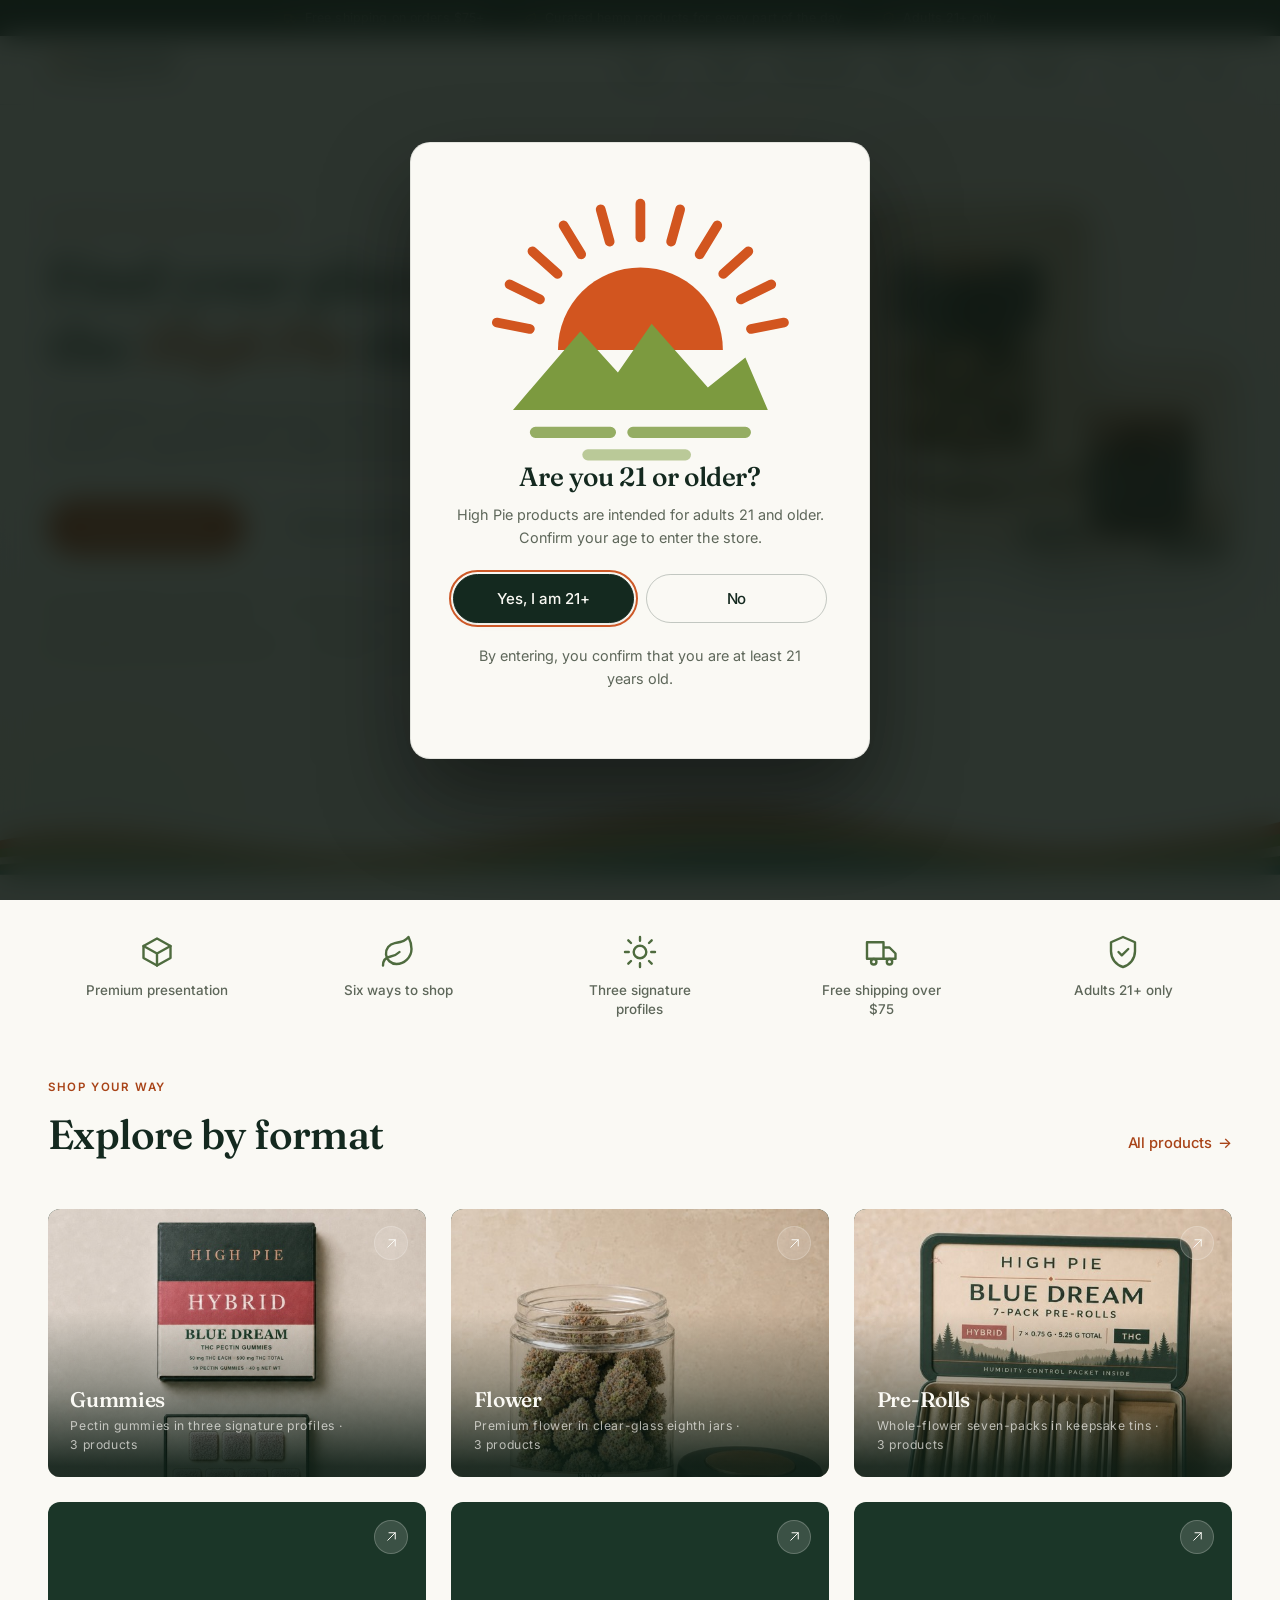
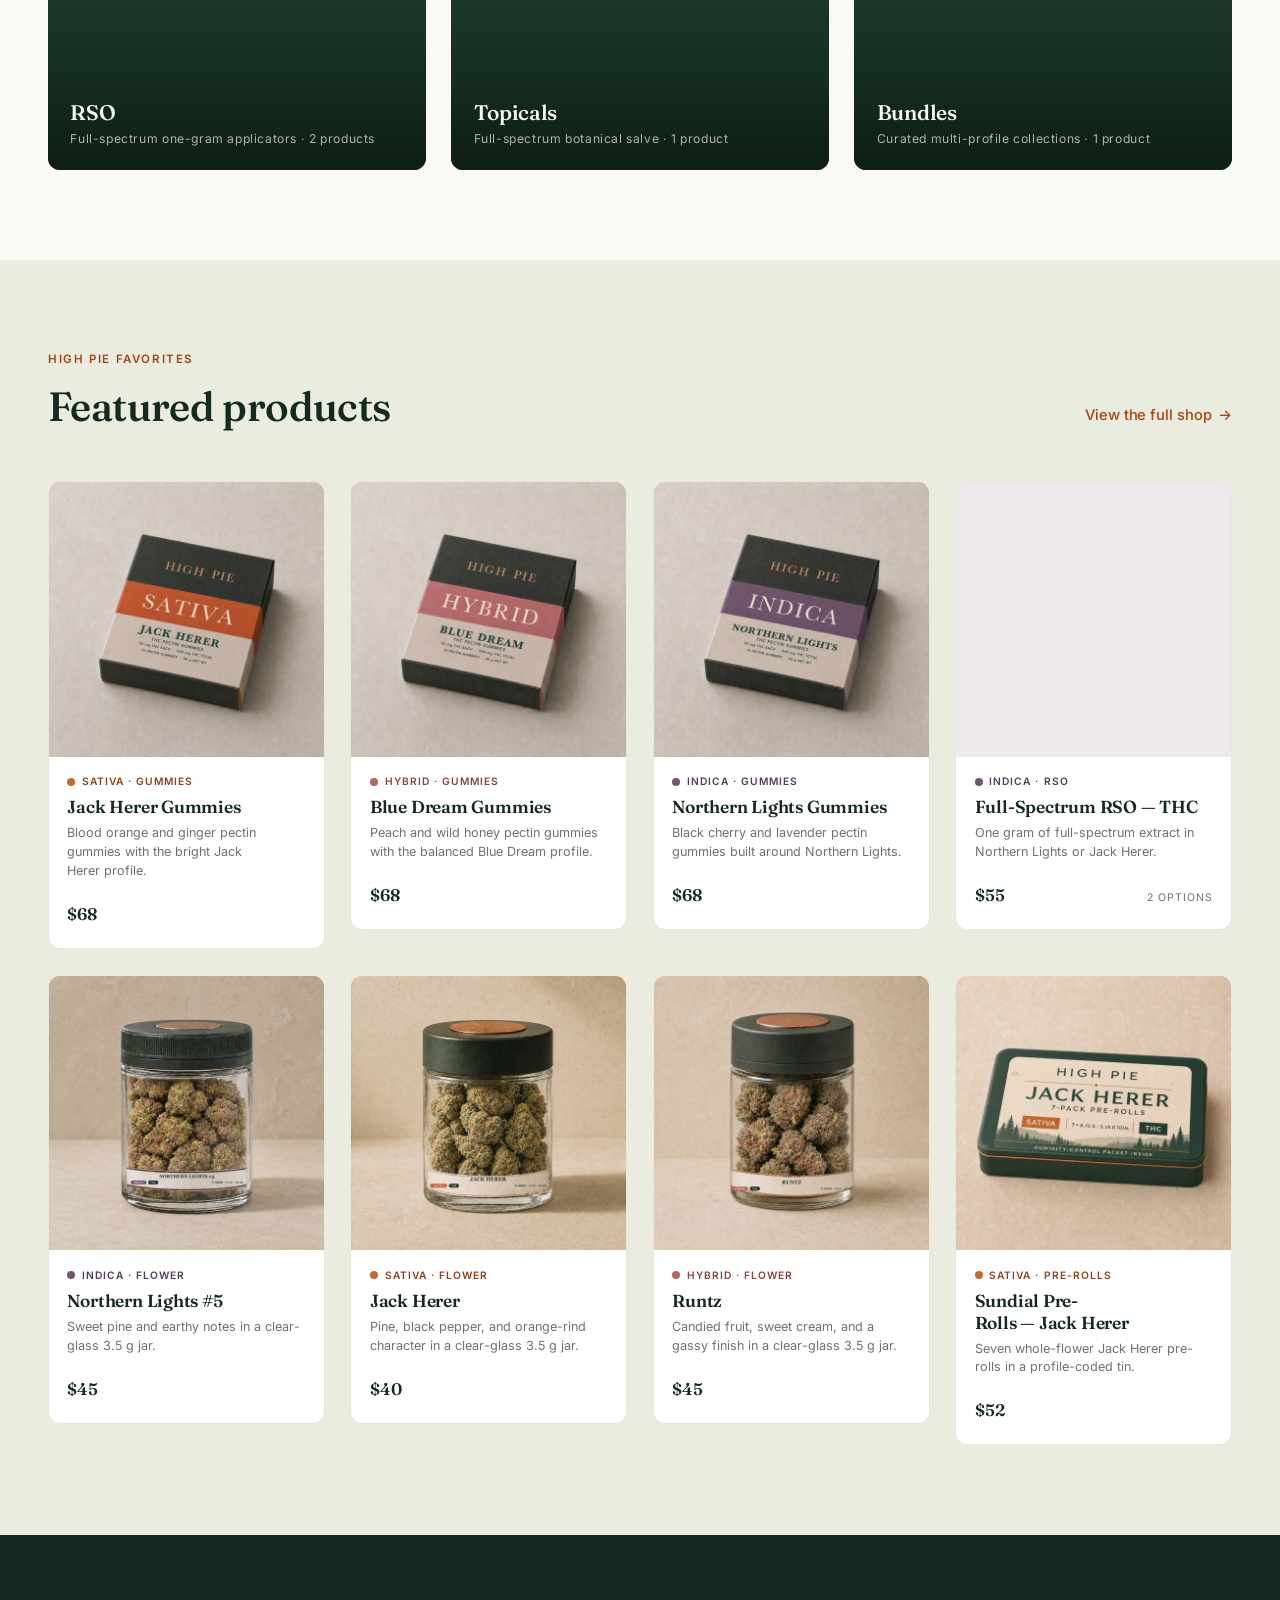
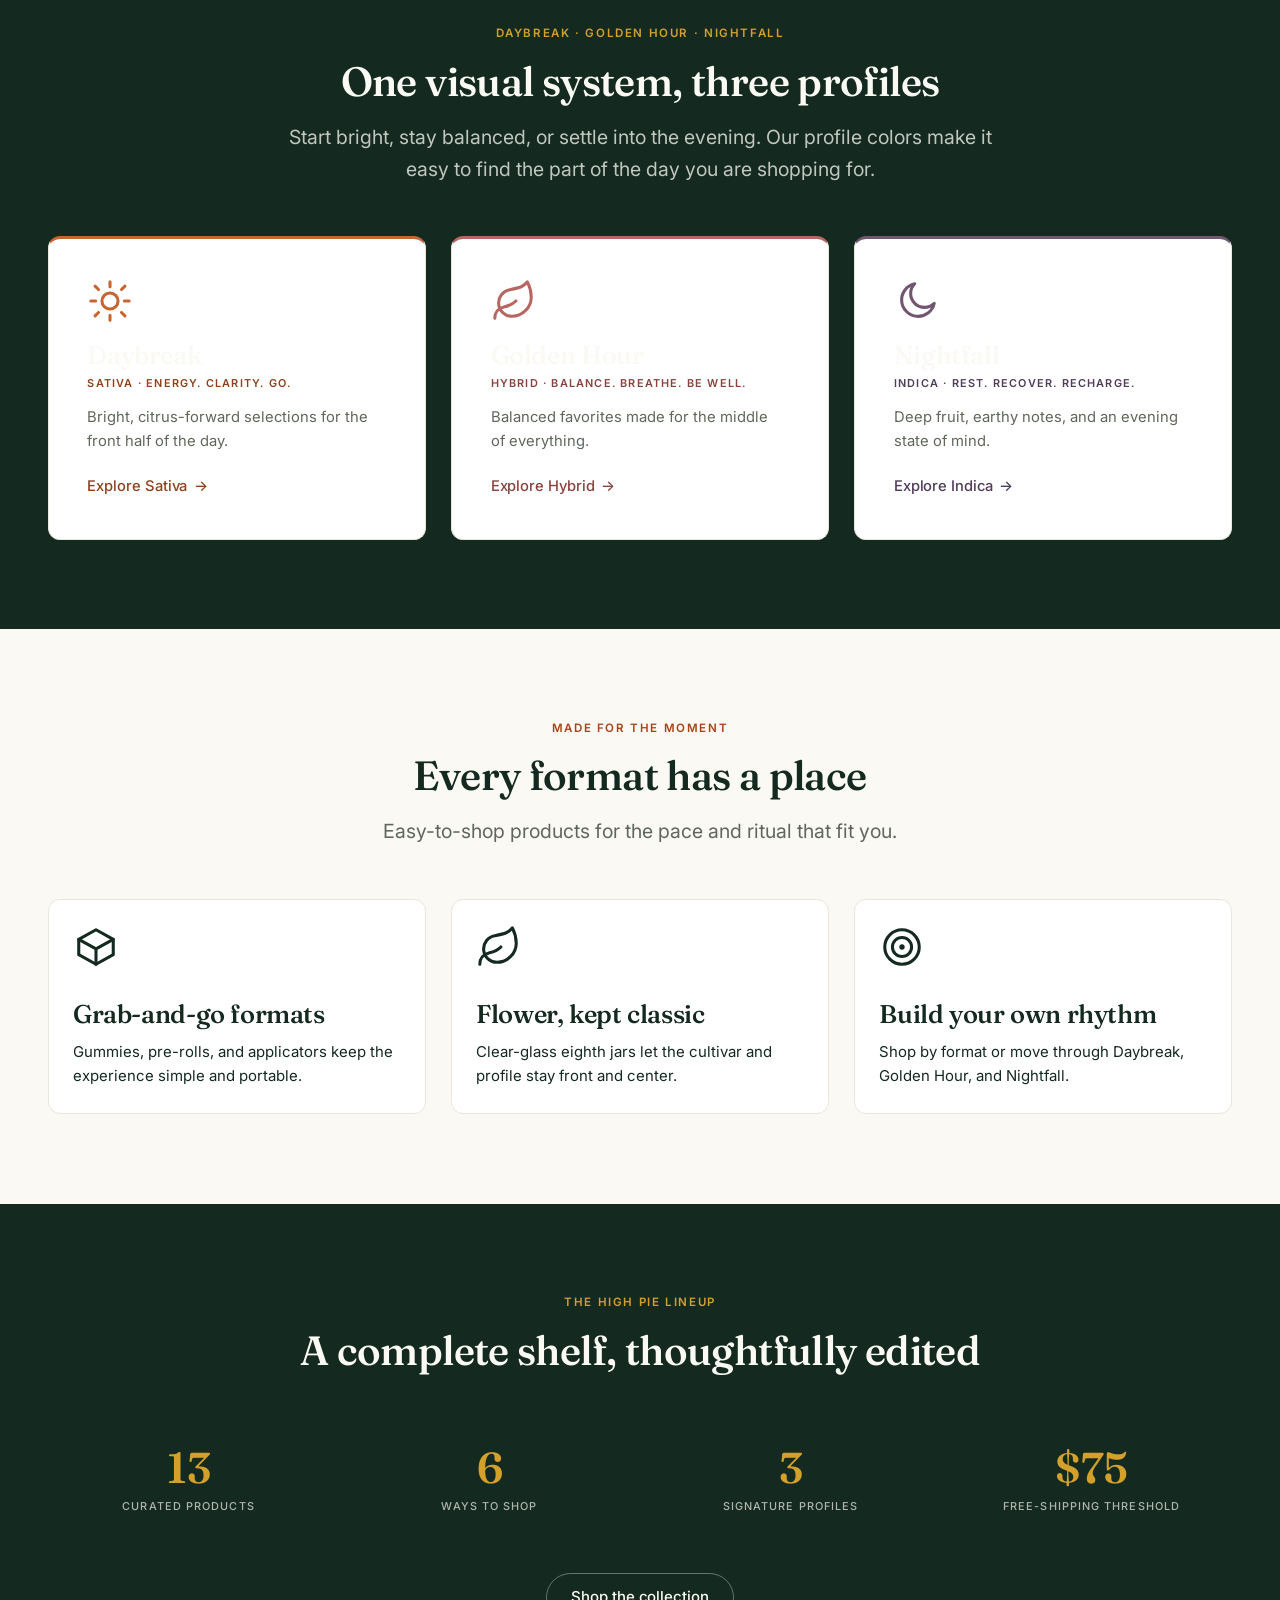
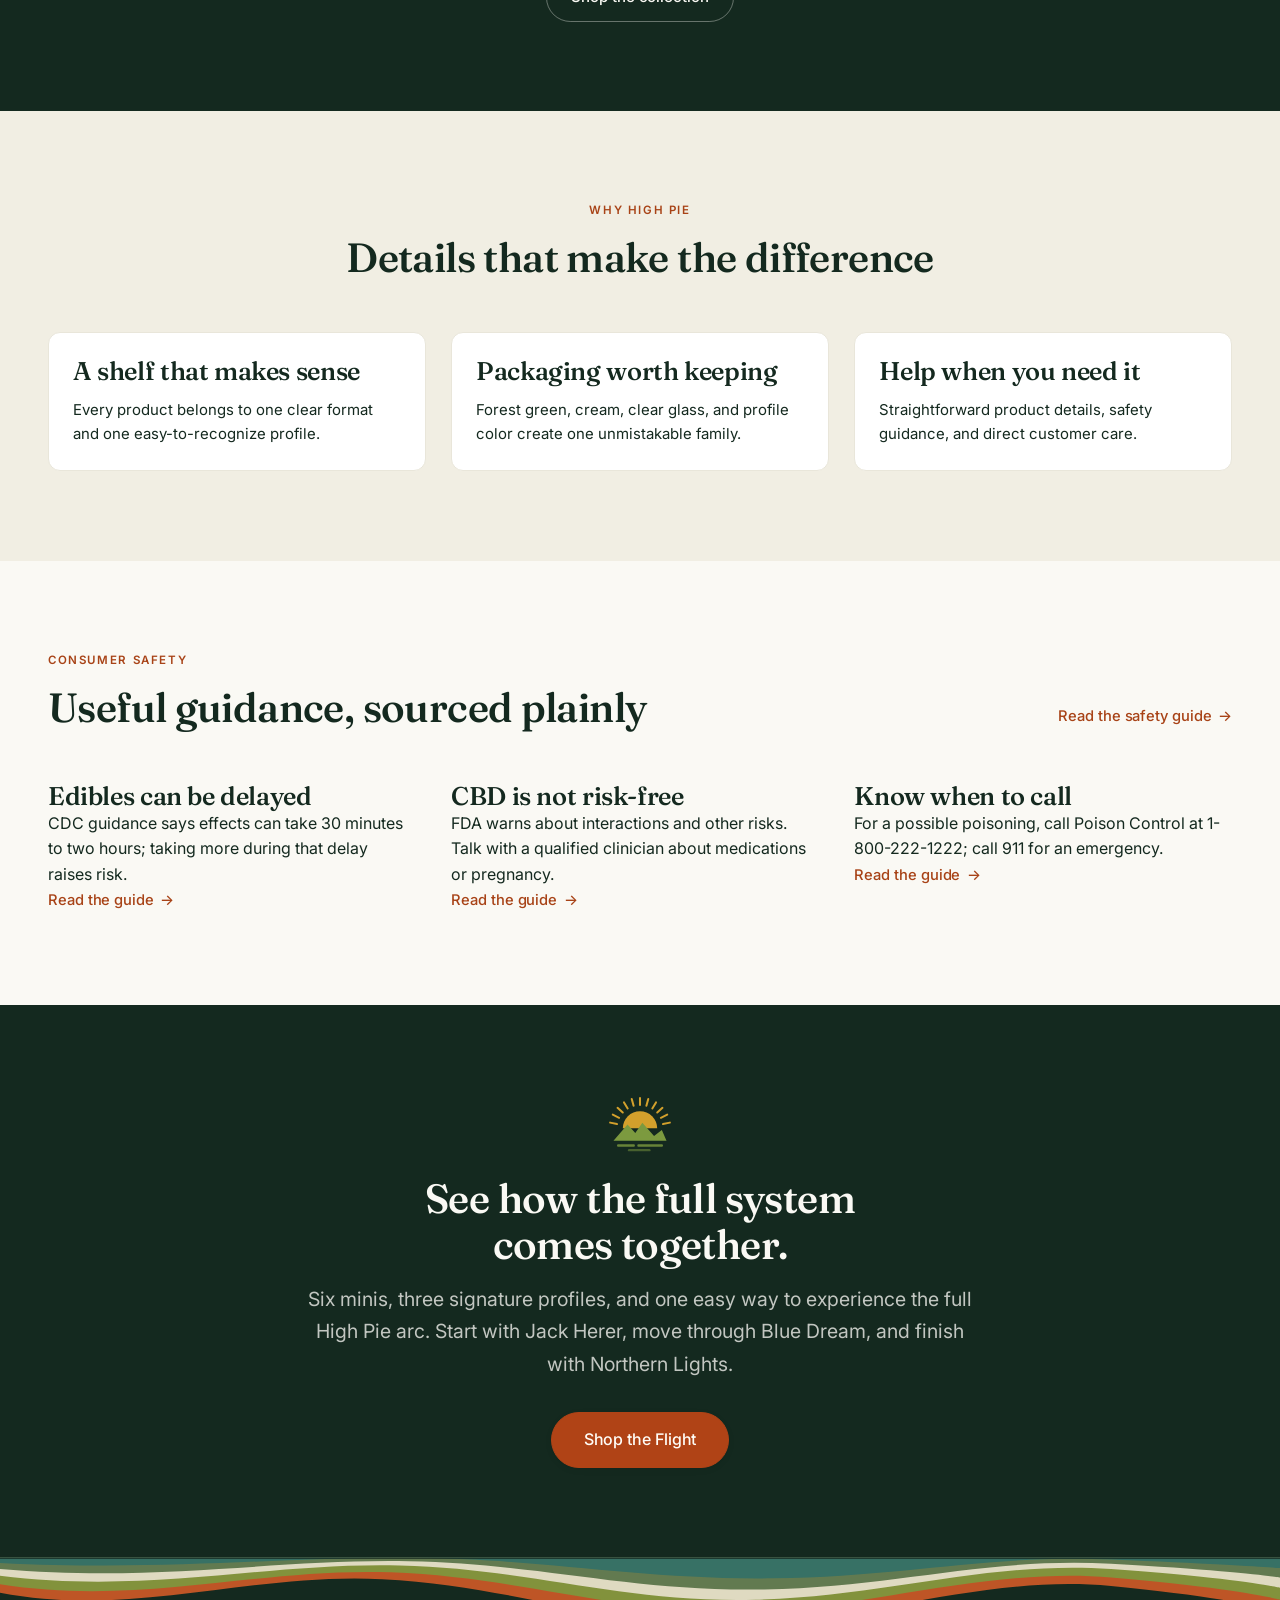
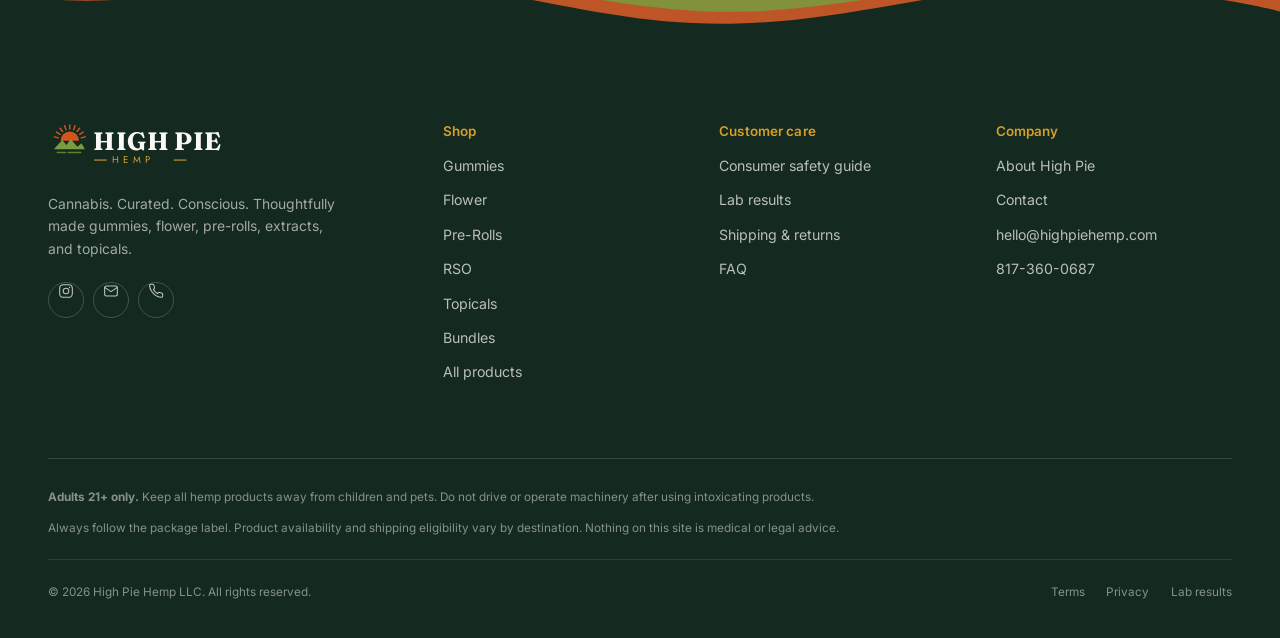
==== commit 4aacf7a0: "Use open Sativa gummies for link previews" ====
--- a/index.html
+++ b/index.html
@@ -10,6 +10,18 @@
 <meta property="og:title" content="High Pie — Cannabis. Curated. Conscious.">
 <meta property="og:description" content="Shop High Pie gummies, flower, pre-rolls, full-spectrum RSO, topicals, and curated bundles.">
 <meta property="og:type" content="website">
+<meta property="og:url" content="https://high-pie-hemp-shop.cmcnosky.chatgpt.site/">
+<meta property="og:image" content="https://high-pie-hemp-shop.cmcnosky.chatgpt.site/assets/img/products/gummy-sativa-10-b.jpg">
+<meta property="og:image:secure_url" content="https://high-pie-hemp-shop.cmcnosky.chatgpt.site/assets/img/products/gummy-sativa-10-b.jpg">
+<meta property="og:image:type" content="image/jpeg">
+<meta property="og:image:width" content="1100">
+<meta property="og:image:height" content="1100">
+<meta property="og:image:alt" content="An open High Pie Sativa Jack Herer gummy box with ten gummies">
+<meta name="twitter:card" content="summary_large_image">
+<meta name="twitter:title" content="High Pie — Cannabis. Curated. Conscious.">
+<meta name="twitter:description" content="Shop High Pie gummies, flower, pre-rolls, full-spectrum RSO, topicals, and curated bundles.">
+<meta name="twitter:image" content="https://high-pie-hemp-shop.cmcnosky.chatgpt.site/assets/img/products/gummy-sativa-10-b.jpg">
+<meta name="twitter:image:alt" content="An open High Pie Sativa Jack Herer gummy box with ten gummies">
 <link rel="preconnect" href="https://fonts.googleapis.com">
 <link rel="preconnect" href="https://fonts.gstatic.com" crossorigin>
 <link href="https://fonts.googleapis.com/css2?family=Fraunces:ital,opsz,wght@0,9..144,400..700;1,9..144,400..700&family=Inter:wght@400..600&family=Jost:wght@300;400;500;600&display=swap" rel="stylesheet">
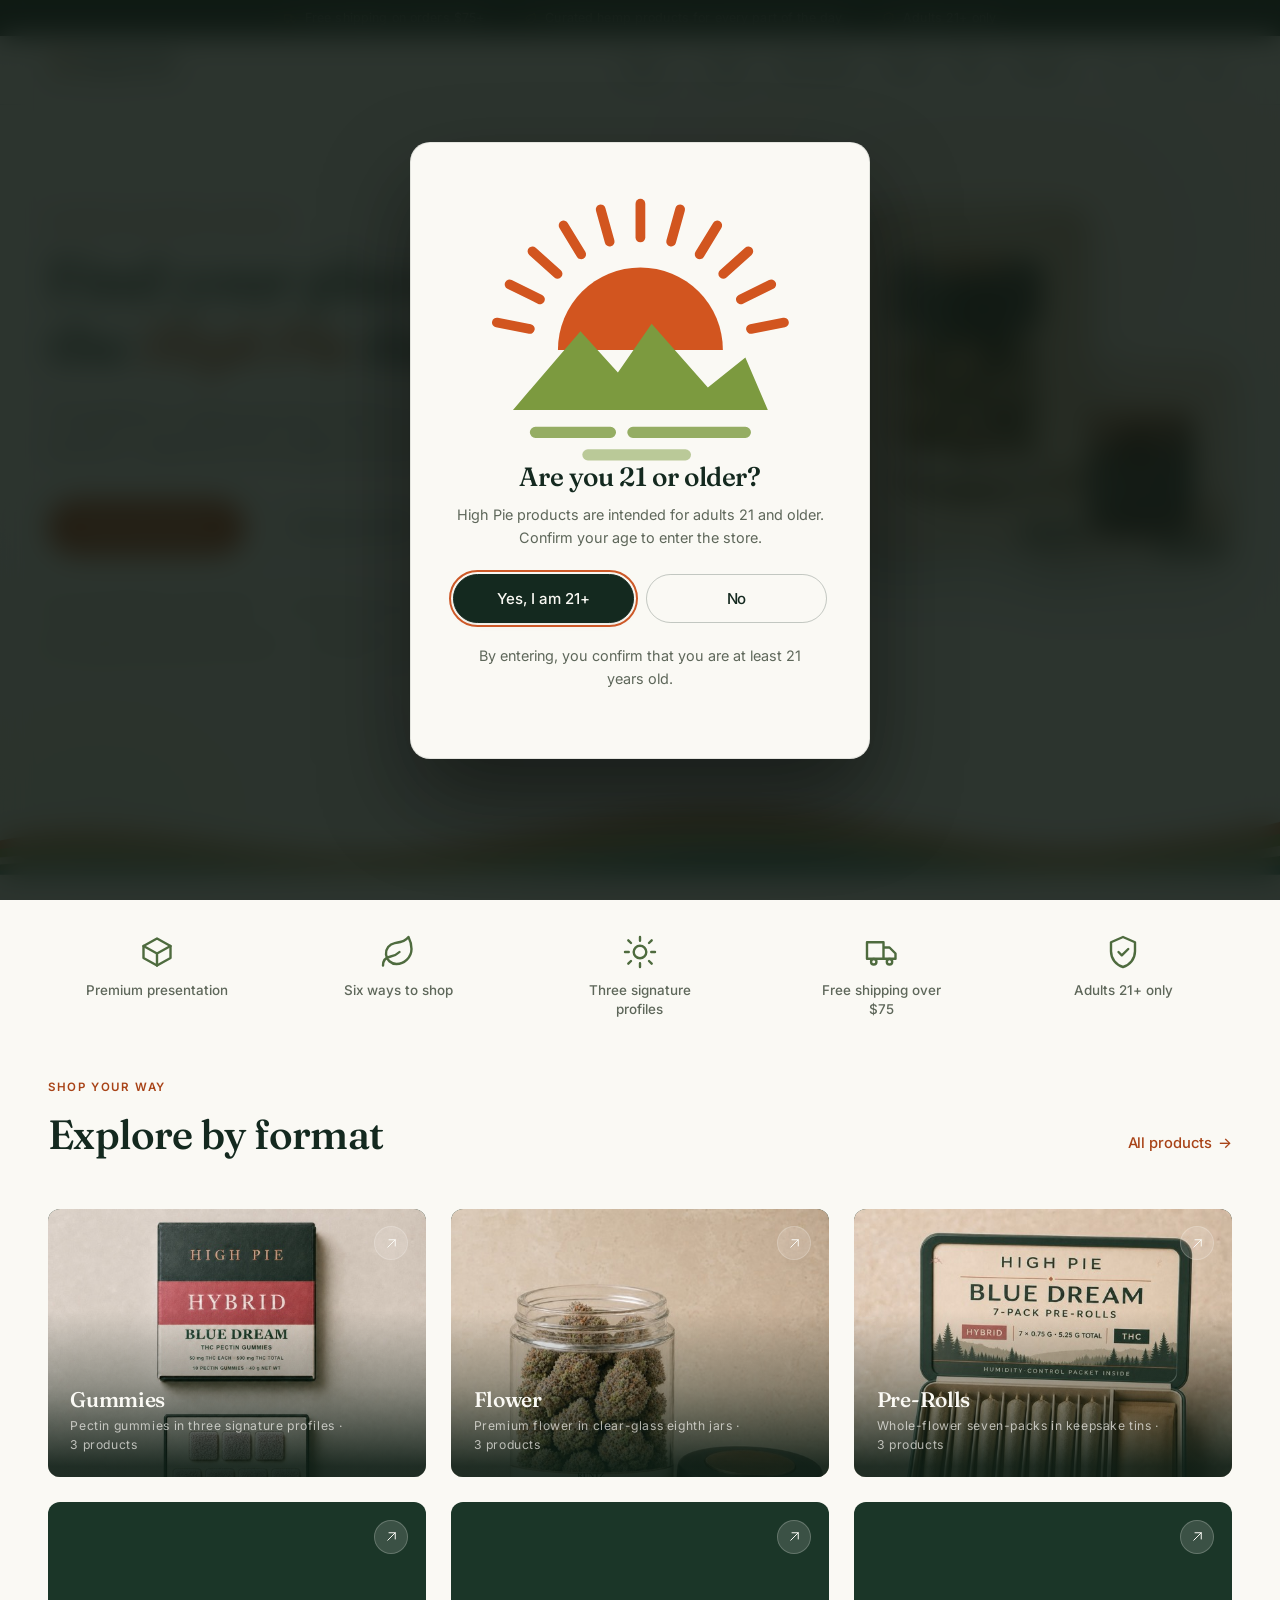
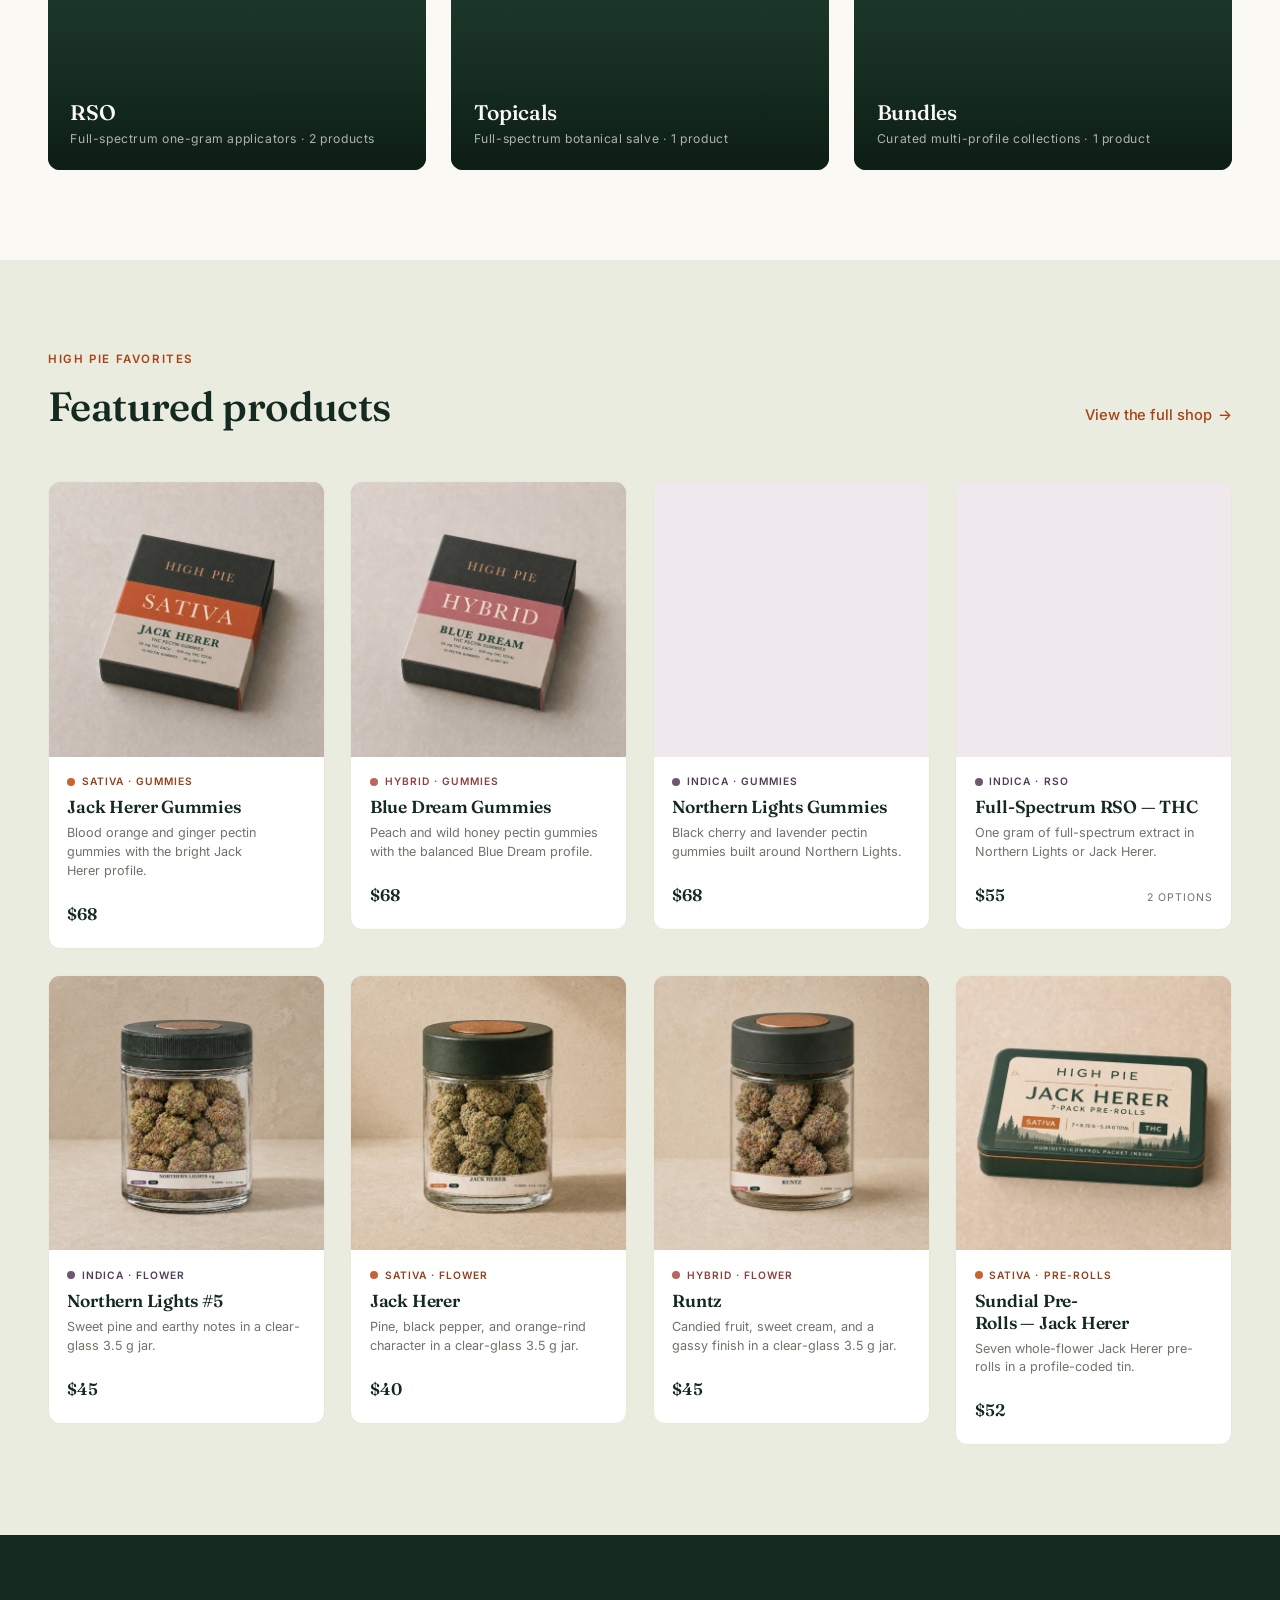
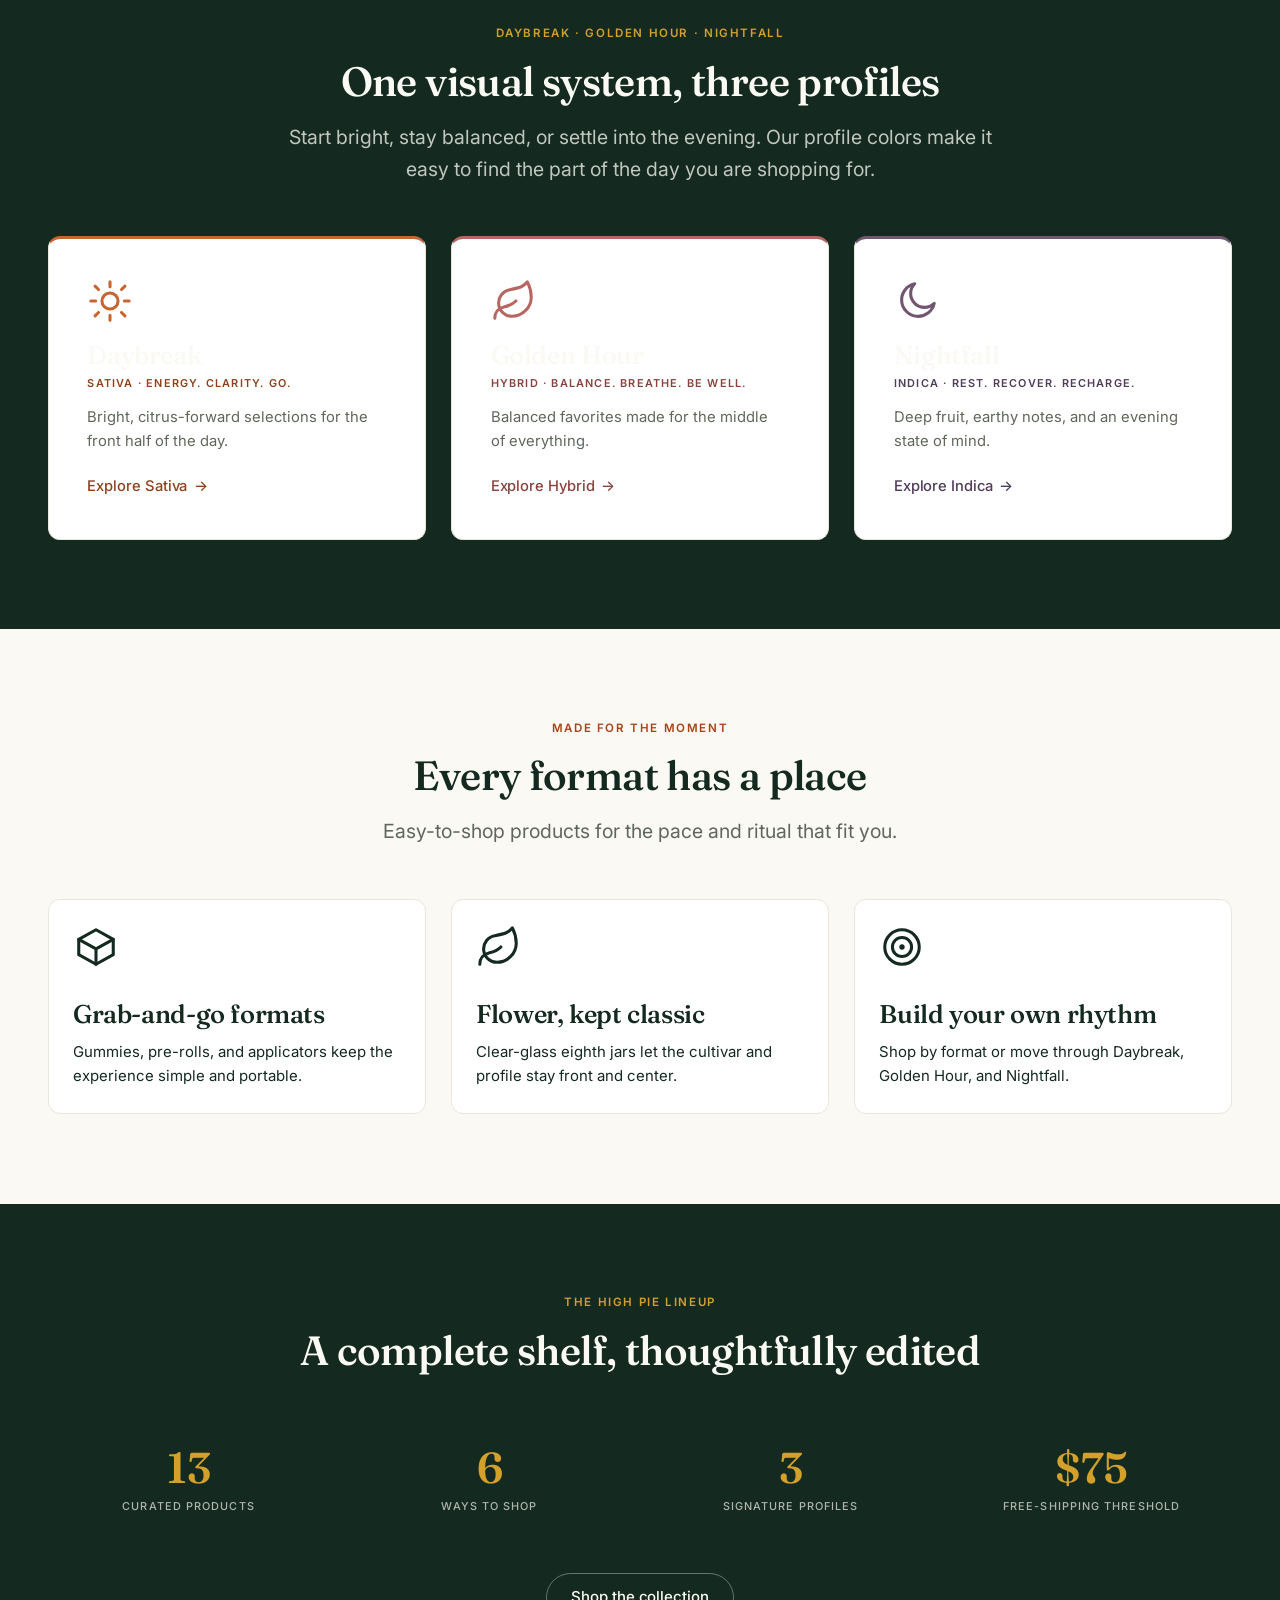
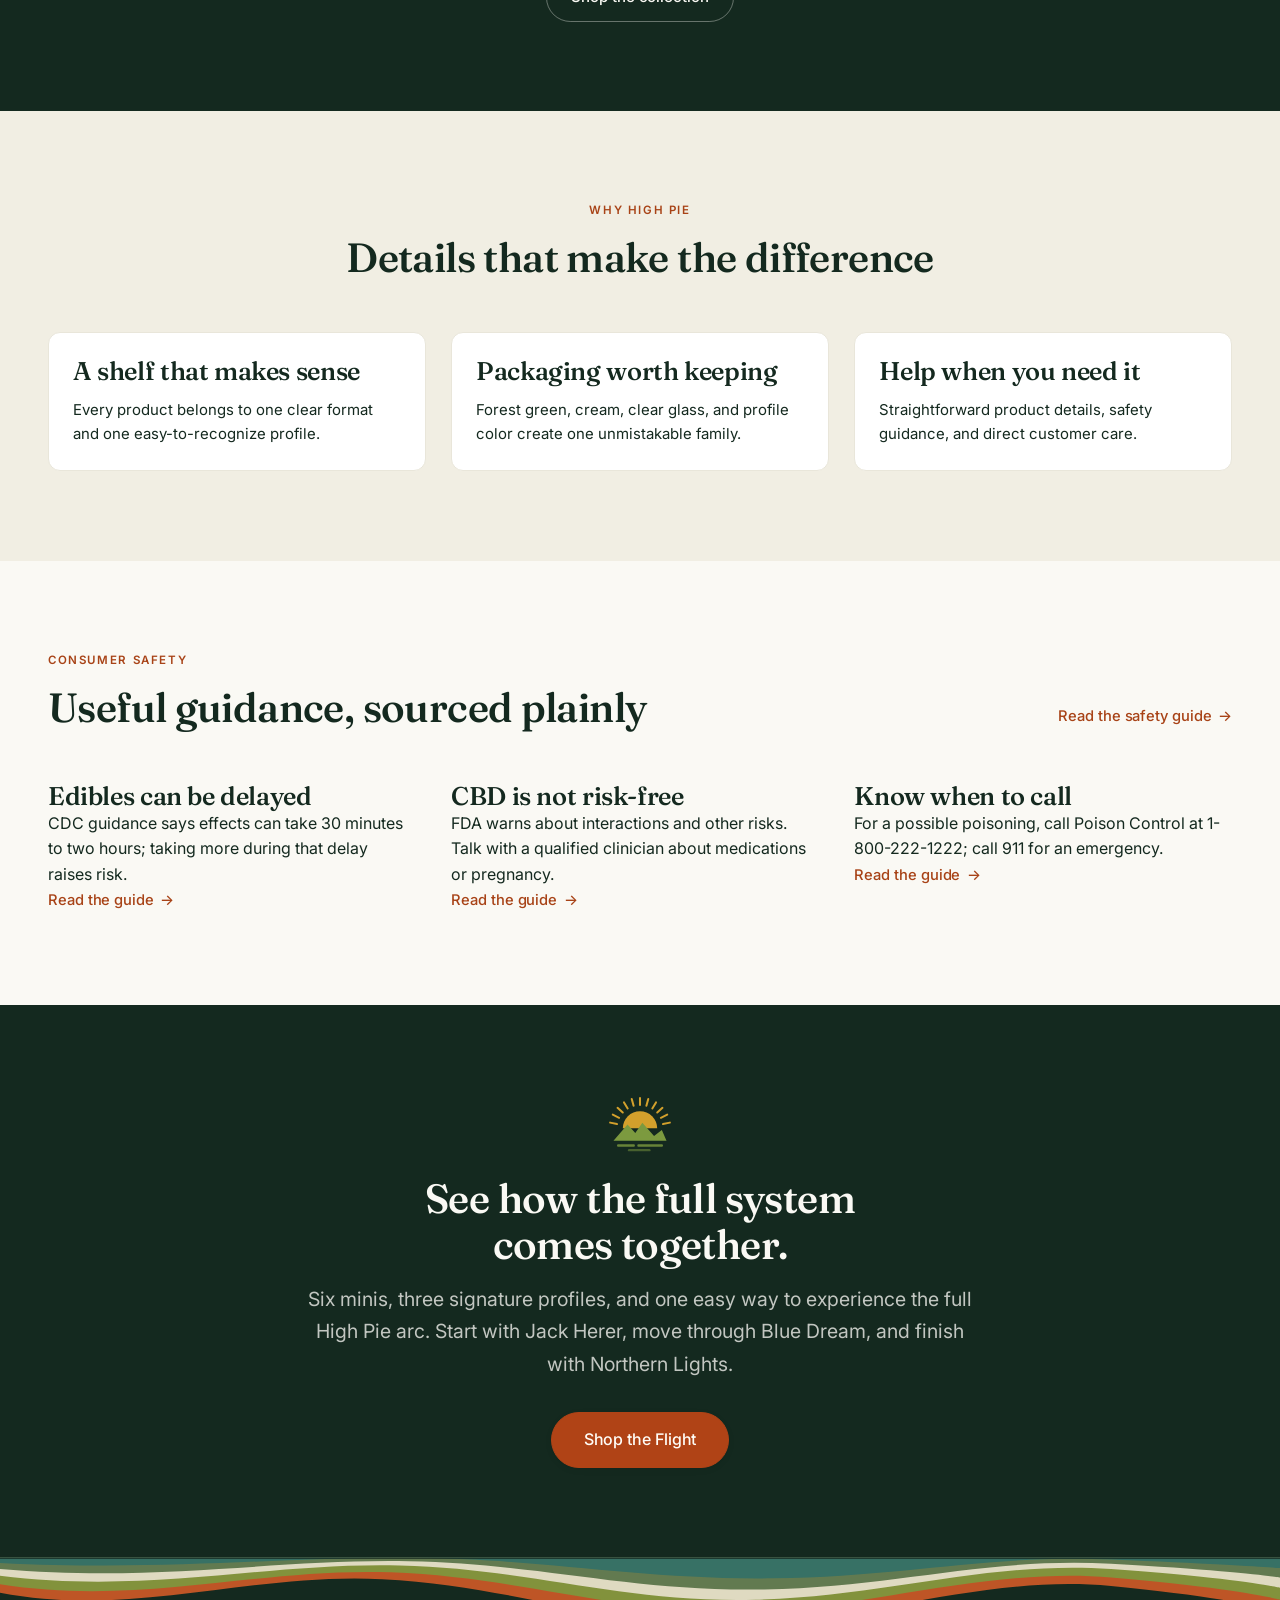
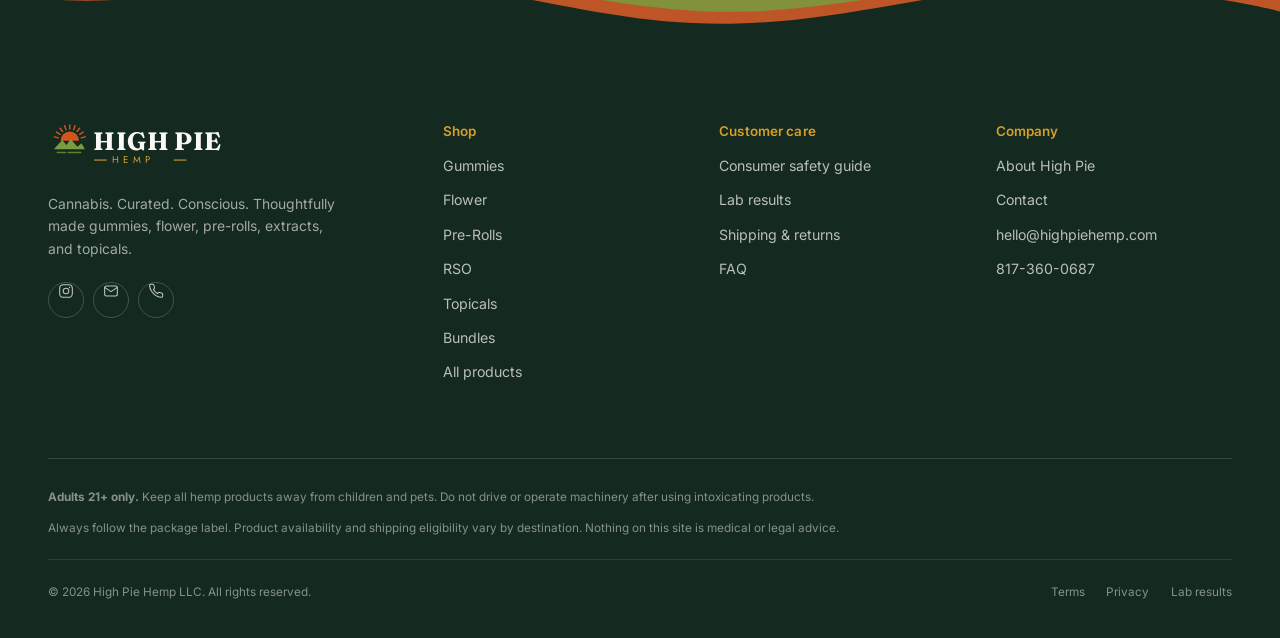
==== commit a1b056cc: "Point social previews at permanent local tunnel" ====
--- a/index.html
+++ b/index.html
@@ -10,9 +10,9 @@
 <meta property="og:title" content="High Pie — Cannabis. Curated. Conscious.">
 <meta property="og:description" content="Shop High Pie gummies, flower, pre-rolls, full-spectrum RSO, topicals, and curated bundles.">
 <meta property="og:type" content="website">
-<meta property="og:url" content="https://high-pie-hemp-shop.cmcnosky.chatgpt.site/">
-<meta property="og:image" content="https://high-pie-hemp-shop.cmcnosky.chatgpt.site/assets/img/products/gummy-sativa-10-b.jpg">
-<meta property="og:image:secure_url" content="https://high-pie-hemp-shop.cmcnosky.chatgpt.site/assets/img/products/gummy-sativa-10-b.jpg">
+<meta property="og:url" content="https://high-pie-storefront.tail906263.ts.net/">
+<meta property="og:image" content="https://high-pie-storefront.tail906263.ts.net/assets/img/products/gummy-sativa-10-b.jpg">
+<meta property="og:image:secure_url" content="https://high-pie-storefront.tail906263.ts.net/assets/img/products/gummy-sativa-10-b.jpg">
 <meta property="og:image:type" content="image/jpeg">
 <meta property="og:image:width" content="1100">
 <meta property="og:image:height" content="1100">
@@ -20,7 +20,7 @@
 <meta name="twitter:card" content="summary_large_image">
 <meta name="twitter:title" content="High Pie — Cannabis. Curated. Conscious.">
 <meta name="twitter:description" content="Shop High Pie gummies, flower, pre-rolls, full-spectrum RSO, topicals, and curated bundles.">
-<meta name="twitter:image" content="https://high-pie-hemp-shop.cmcnosky.chatgpt.site/assets/img/products/gummy-sativa-10-b.jpg">
+<meta name="twitter:image" content="https://high-pie-storefront.tail906263.ts.net/assets/img/products/gummy-sativa-10-b.jpg">
 <meta name="twitter:image:alt" content="An open High Pie Sativa Jack Herer gummy box with ten gummies">
 <link rel="preconnect" href="https://fonts.googleapis.com">
 <link rel="preconnect" href="https://fonts.gstatic.com" crossorigin>
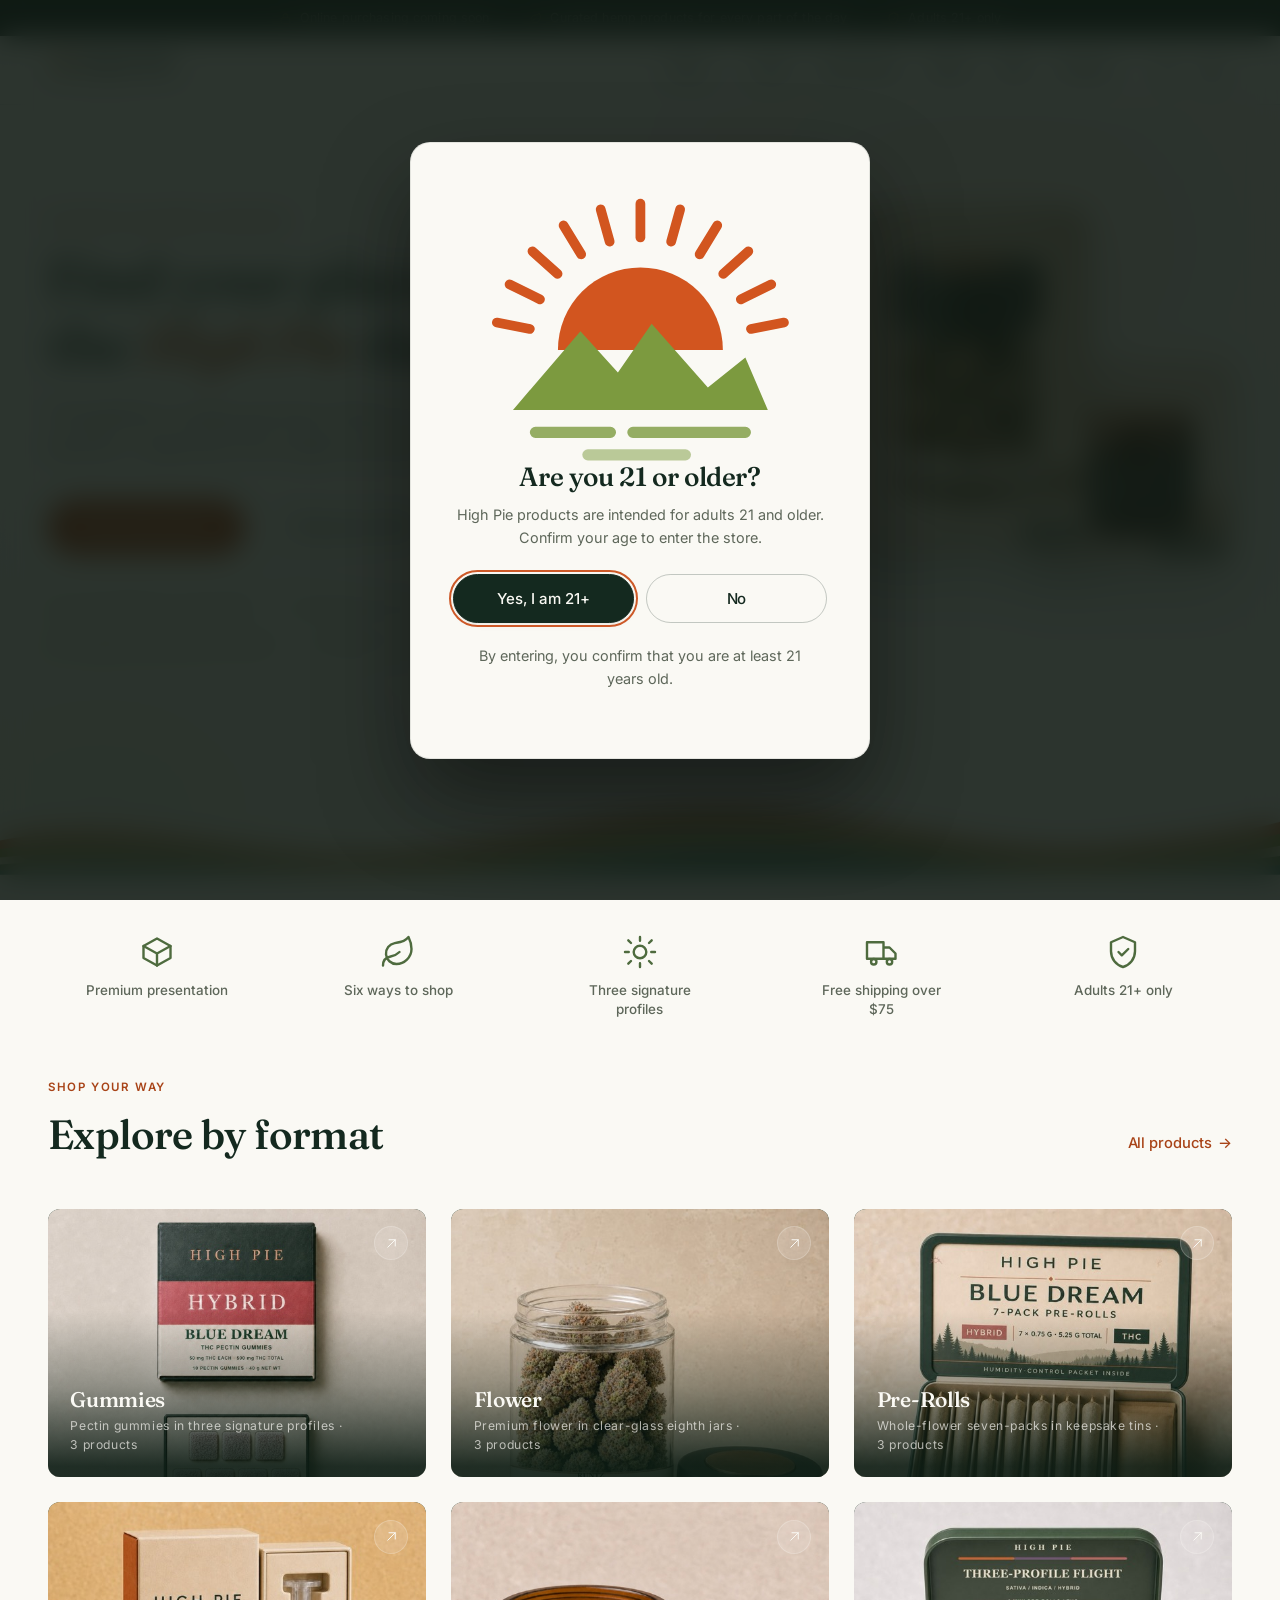
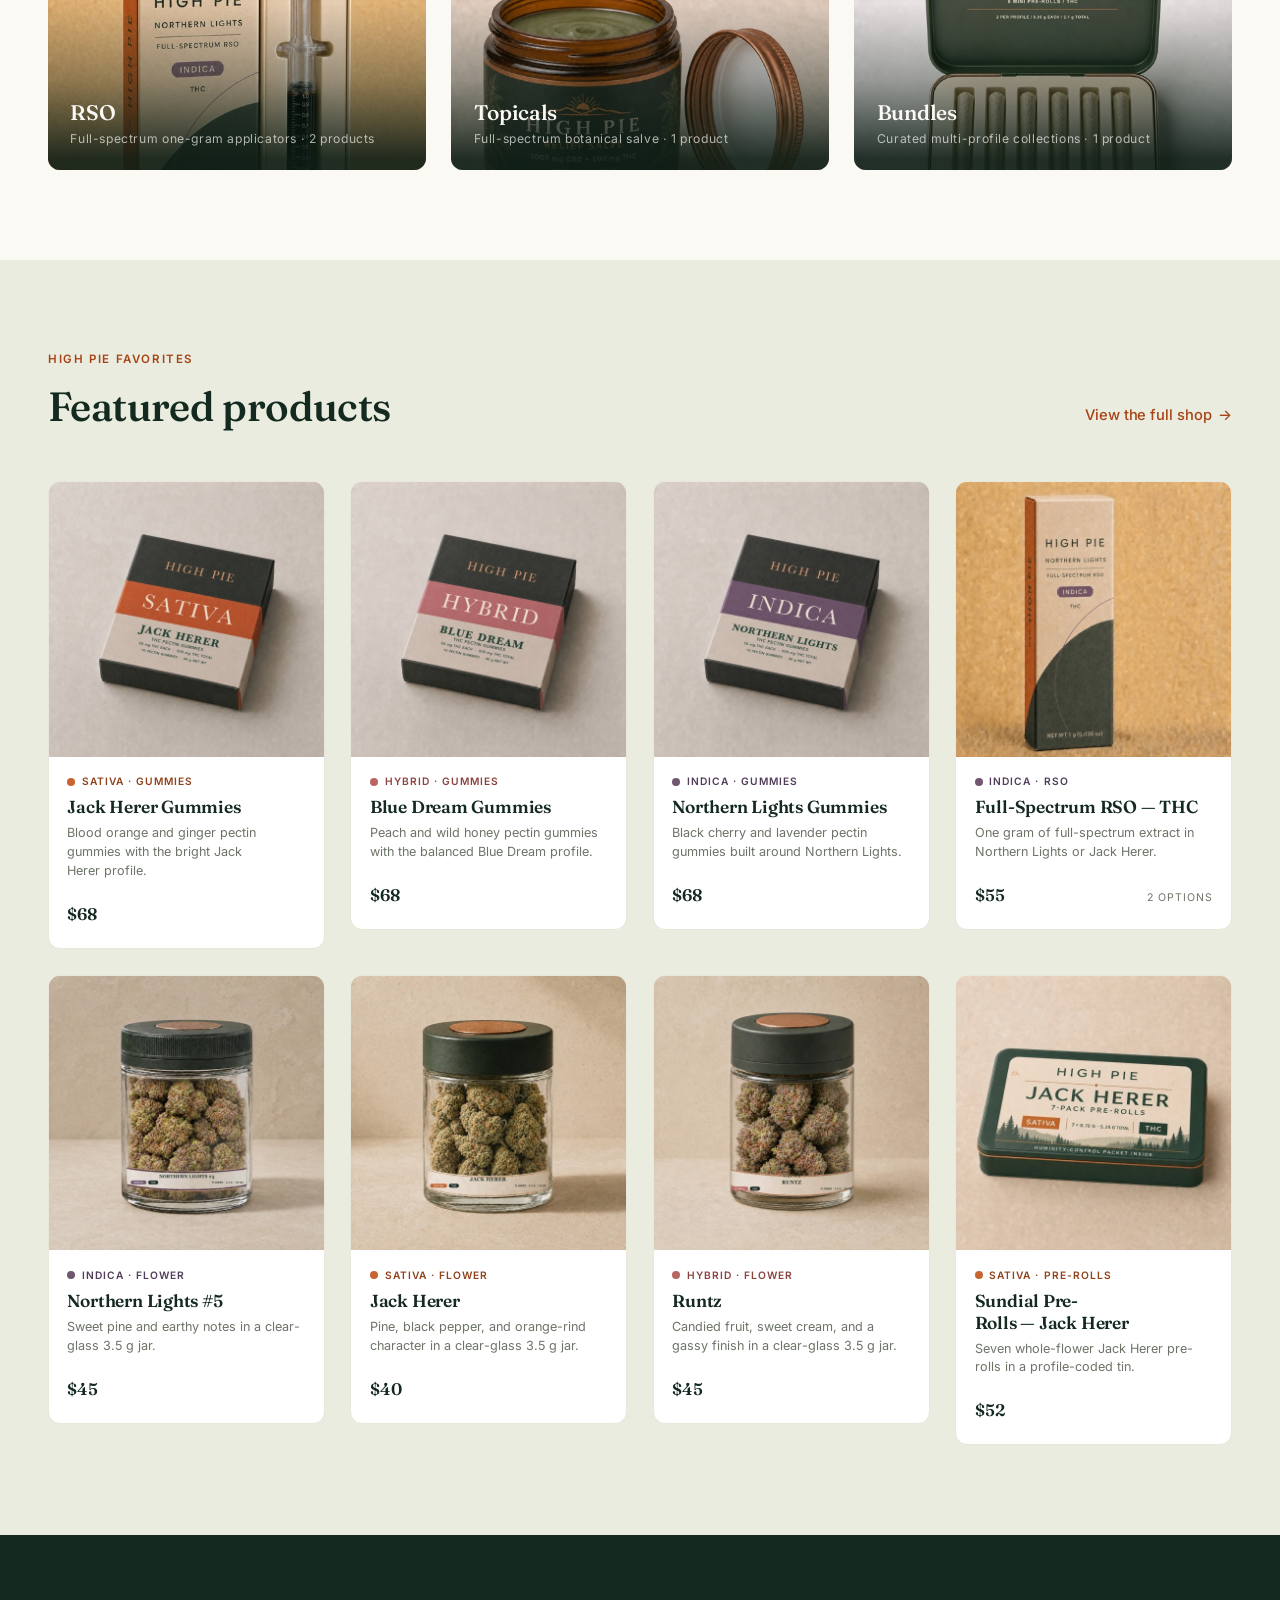
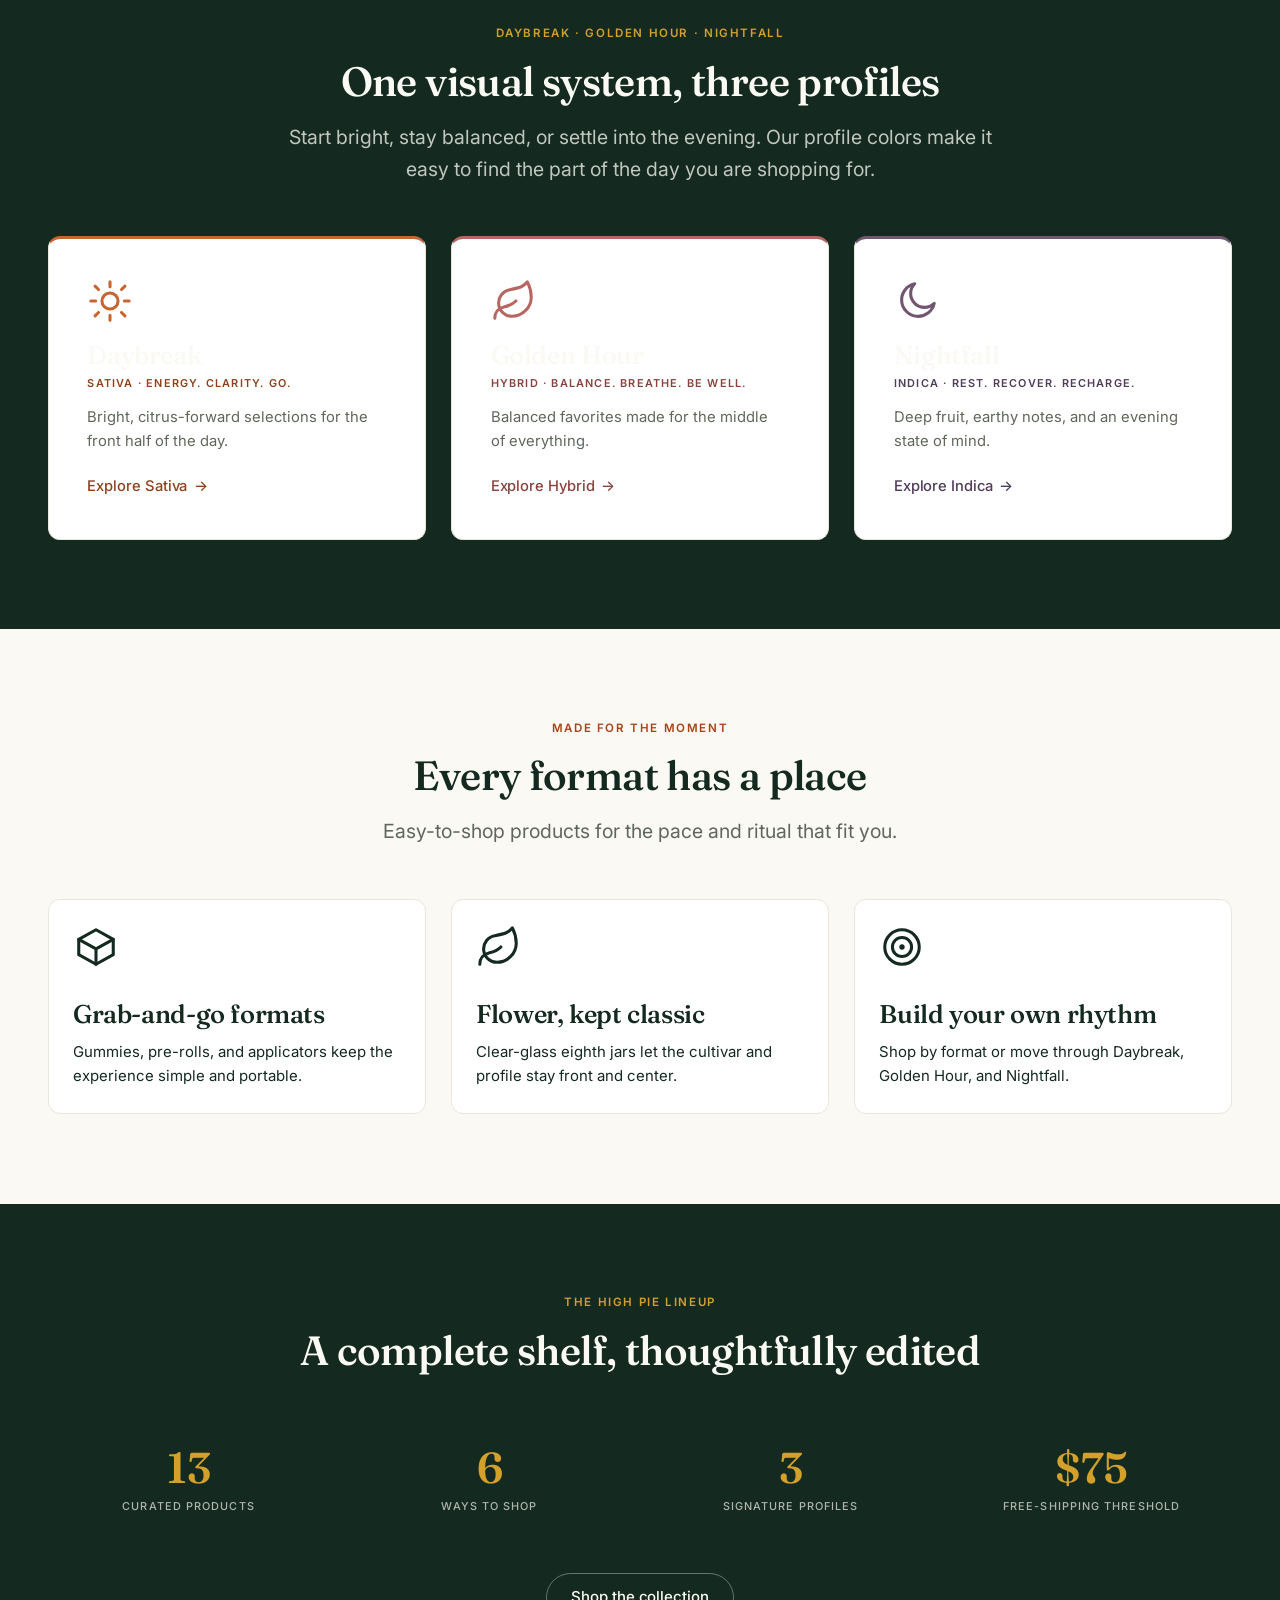
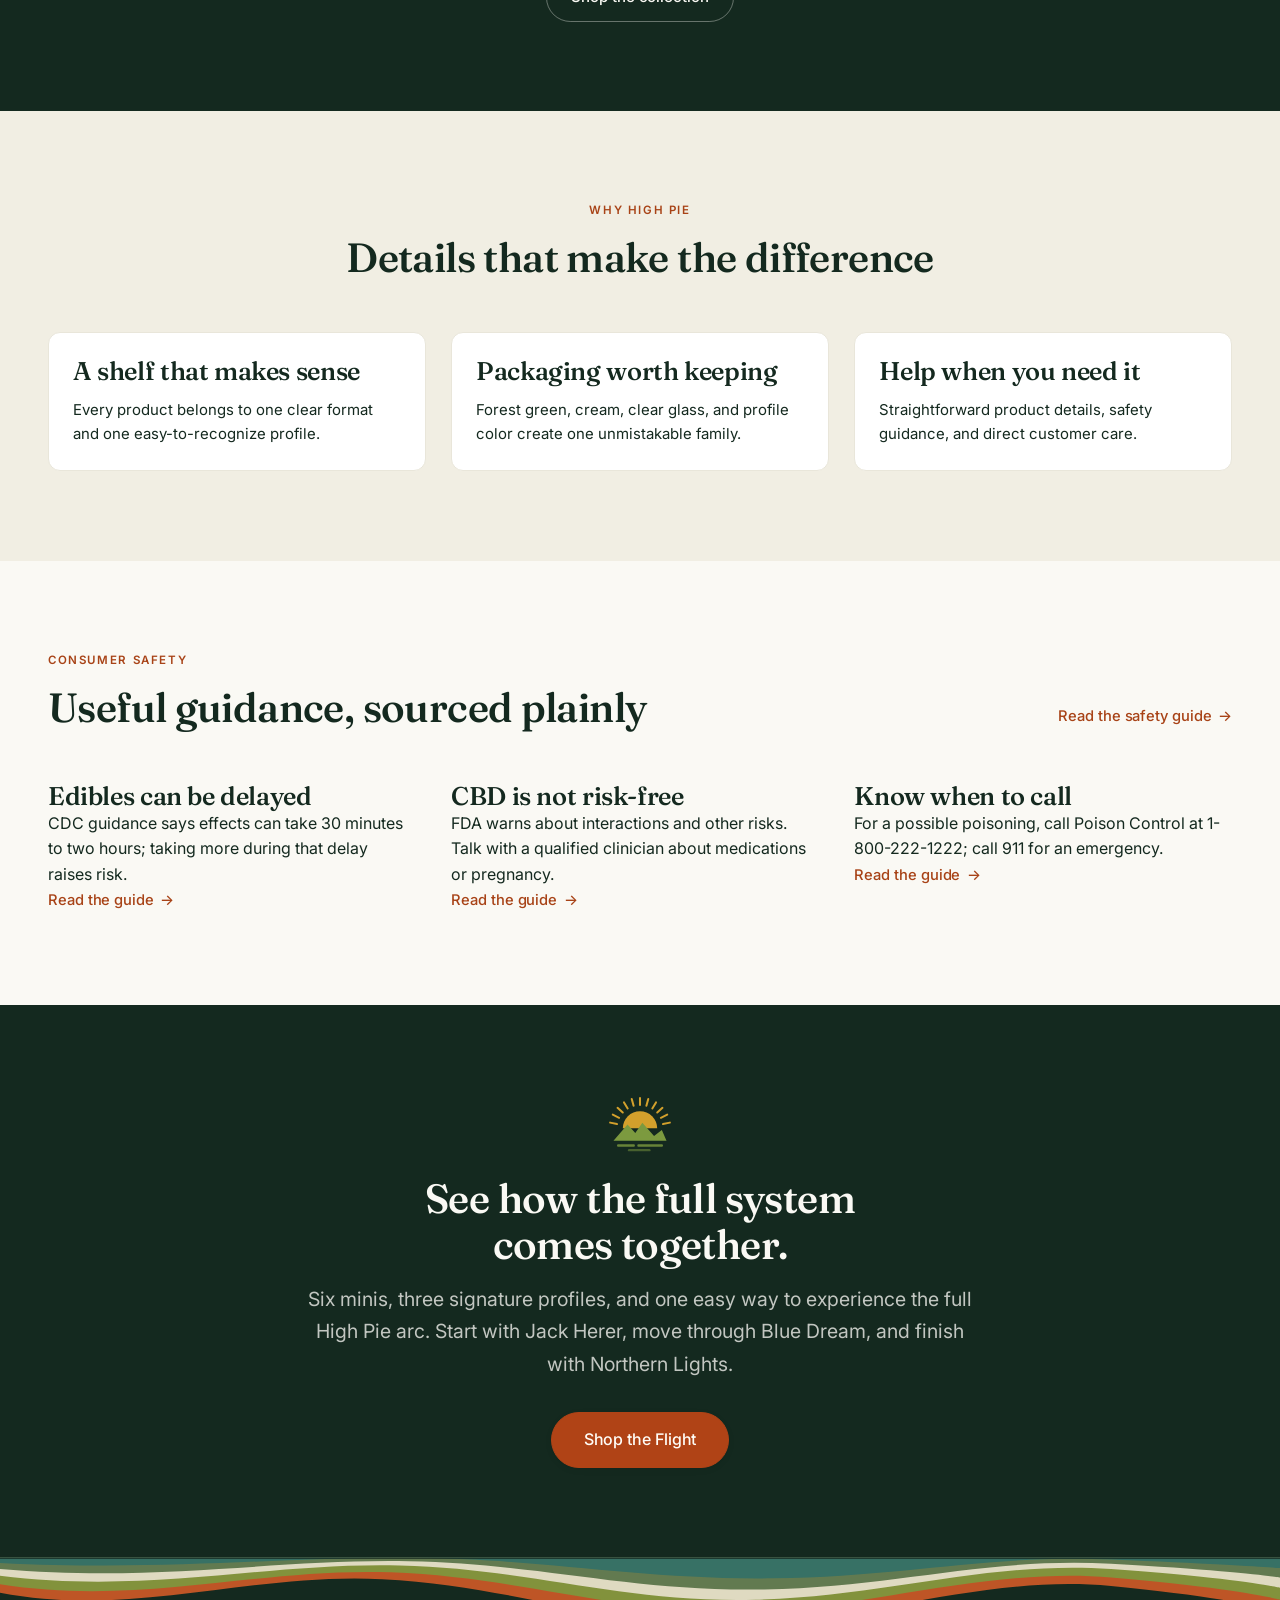
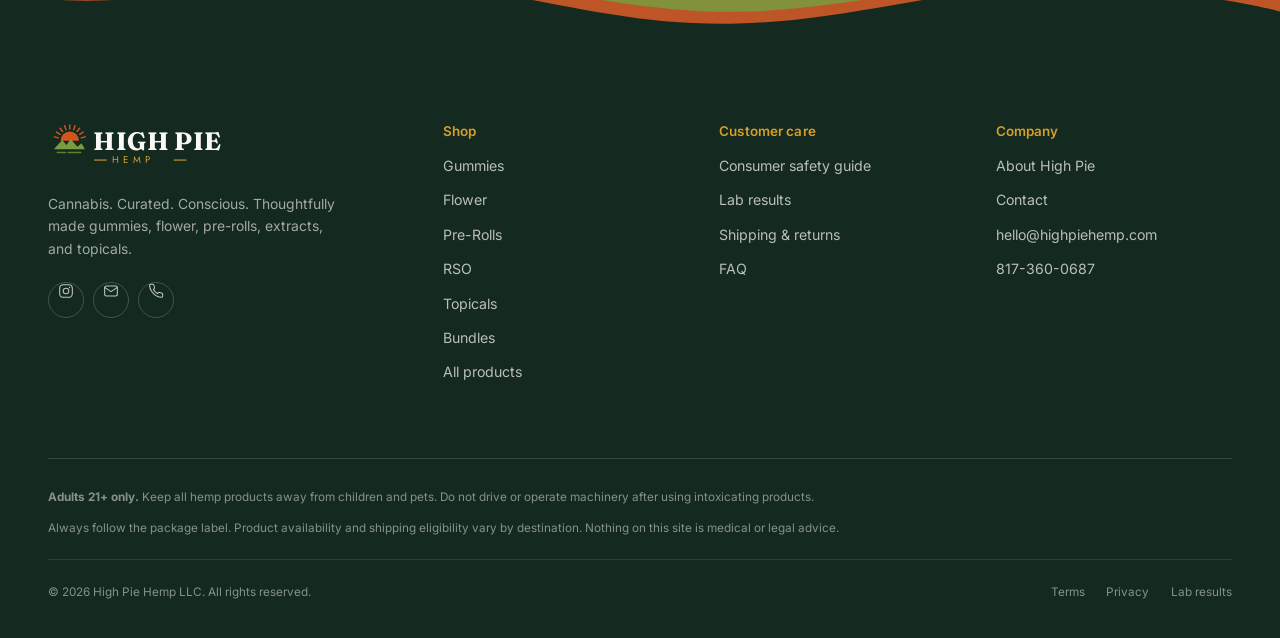
==== commit cb445cca: "Publish storefront at stable GitHub Pages URL" ====
--- a/index.html
+++ b/index.html
@@ -10,9 +10,9 @@
 <meta property="og:title" content="High Pie — Cannabis. Curated. Conscious.">
 <meta property="og:description" content="Shop High Pie gummies, flower, pre-rolls, full-spectrum RSO, topicals, and curated bundles.">
 <meta property="og:type" content="website">
-<meta property="og:url" content="https://high-pie-storefront.tail906263.ts.net/">
-<meta property="og:image" content="https://high-pie-storefront.tail906263.ts.net/assets/img/products/gummy-sativa-10-b.jpg">
-<meta property="og:image:secure_url" content="https://high-pie-storefront.tail906263.ts.net/assets/img/products/gummy-sativa-10-b.jpg">
+<meta property="og:url" content="https://cmcnosky.github.io/high-pie-hemp-website/">
+<meta property="og:image" content="https://cmcnosky.github.io/high-pie-hemp-website/assets/img/products/gummy-sativa-10-b.jpg">
+<meta property="og:image:secure_url" content="https://cmcnosky.github.io/high-pie-hemp-website/assets/img/products/gummy-sativa-10-b.jpg">
 <meta property="og:image:type" content="image/jpeg">
 <meta property="og:image:width" content="1100">
 <meta property="og:image:height" content="1100">
@@ -20,8 +20,9 @@
 <meta name="twitter:card" content="summary_large_image">
 <meta name="twitter:title" content="High Pie — Cannabis. Curated. Conscious.">
 <meta name="twitter:description" content="Shop High Pie gummies, flower, pre-rolls, full-spectrum RSO, topicals, and curated bundles.">
-<meta name="twitter:image" content="https://high-pie-storefront.tail906263.ts.net/assets/img/products/gummy-sativa-10-b.jpg">
+<meta name="twitter:image" content="https://cmcnosky.github.io/high-pie-hemp-website/assets/img/products/gummy-sativa-10-b.jpg">
 <meta name="twitter:image:alt" content="An open High Pie Sativa Jack Herer gummy box with ten gummies">
+<link rel="canonical" href="https://cmcnosky.github.io/high-pie-hemp-website/">
 <link rel="preconnect" href="https://fonts.googleapis.com">
 <link rel="preconnect" href="https://fonts.gstatic.com" crossorigin>
 <link href="https://fonts.googleapis.com/css2?family=Fraunces:ital,opsz,wght@0,9..144,400..700;1,9..144,400..700&family=Inter:wght@400..600&family=Jost:wght@300;400;500;600&display=swap" rel="stylesheet">
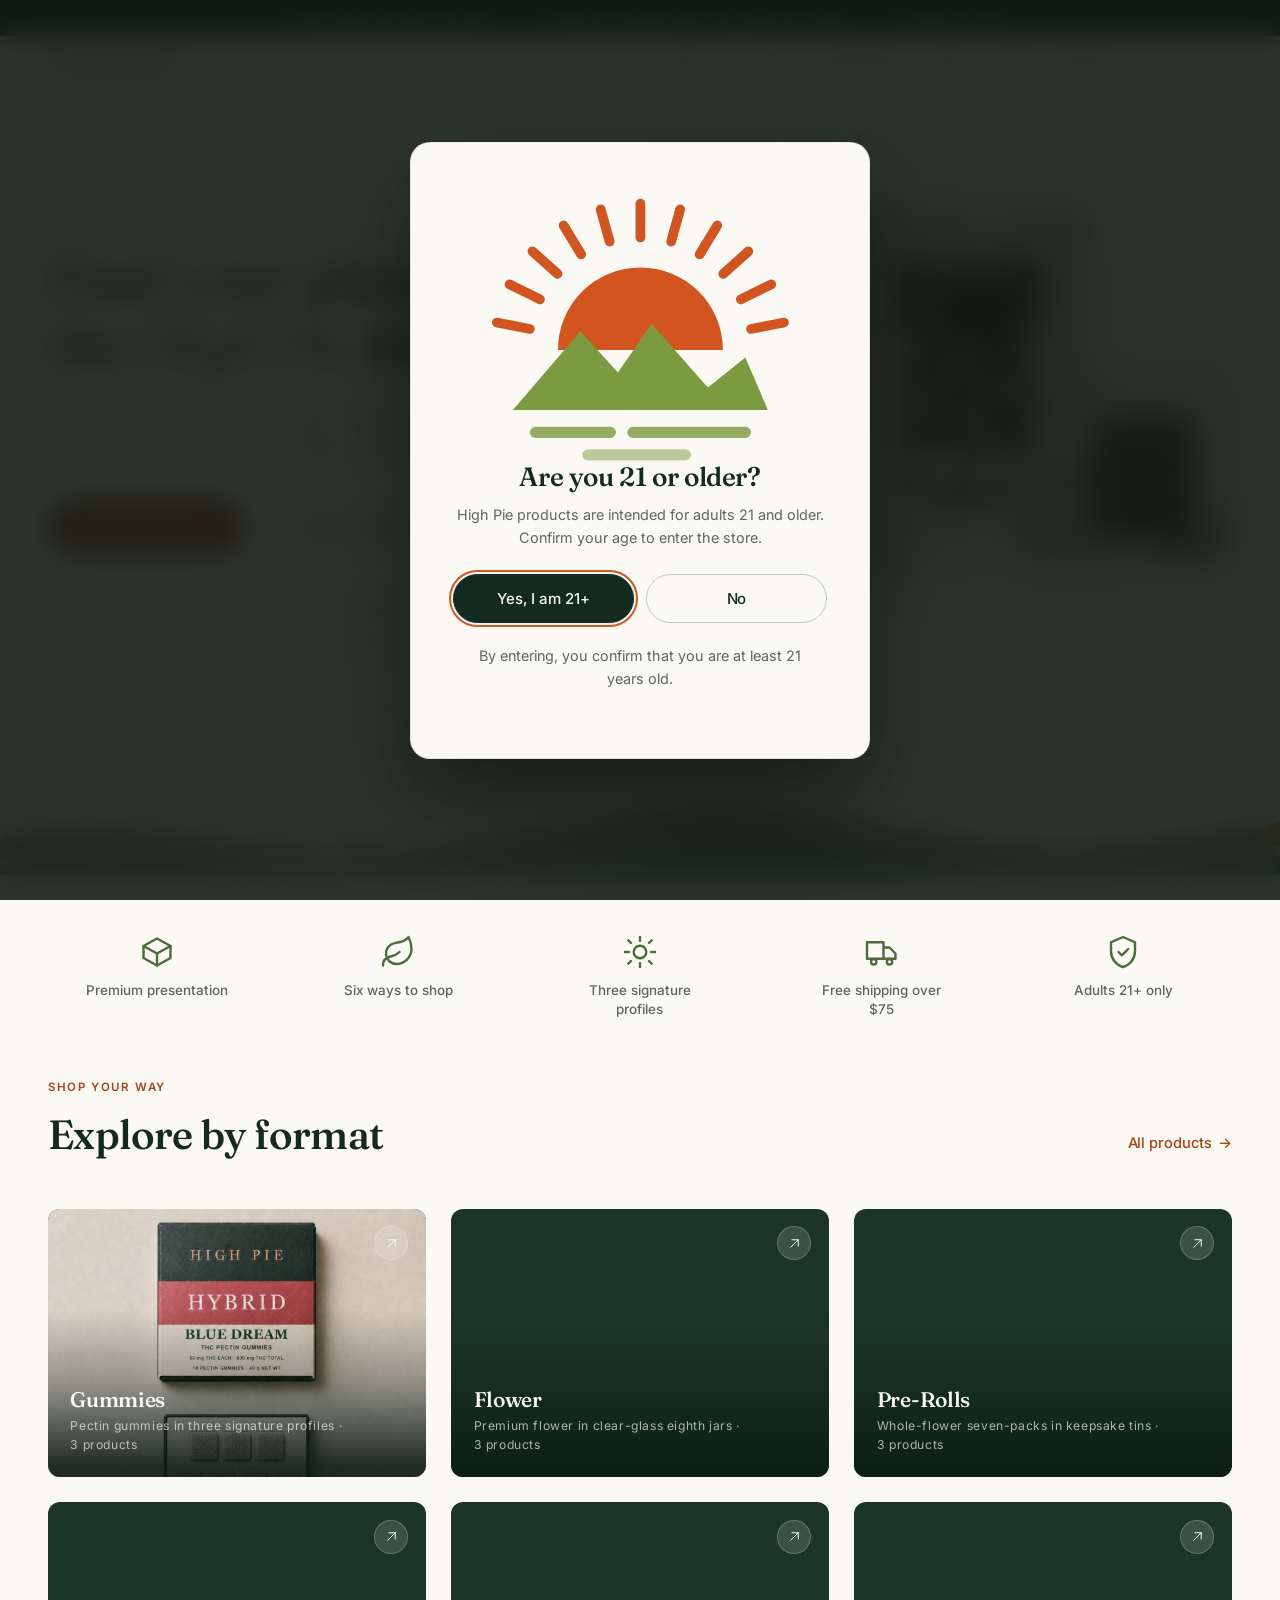
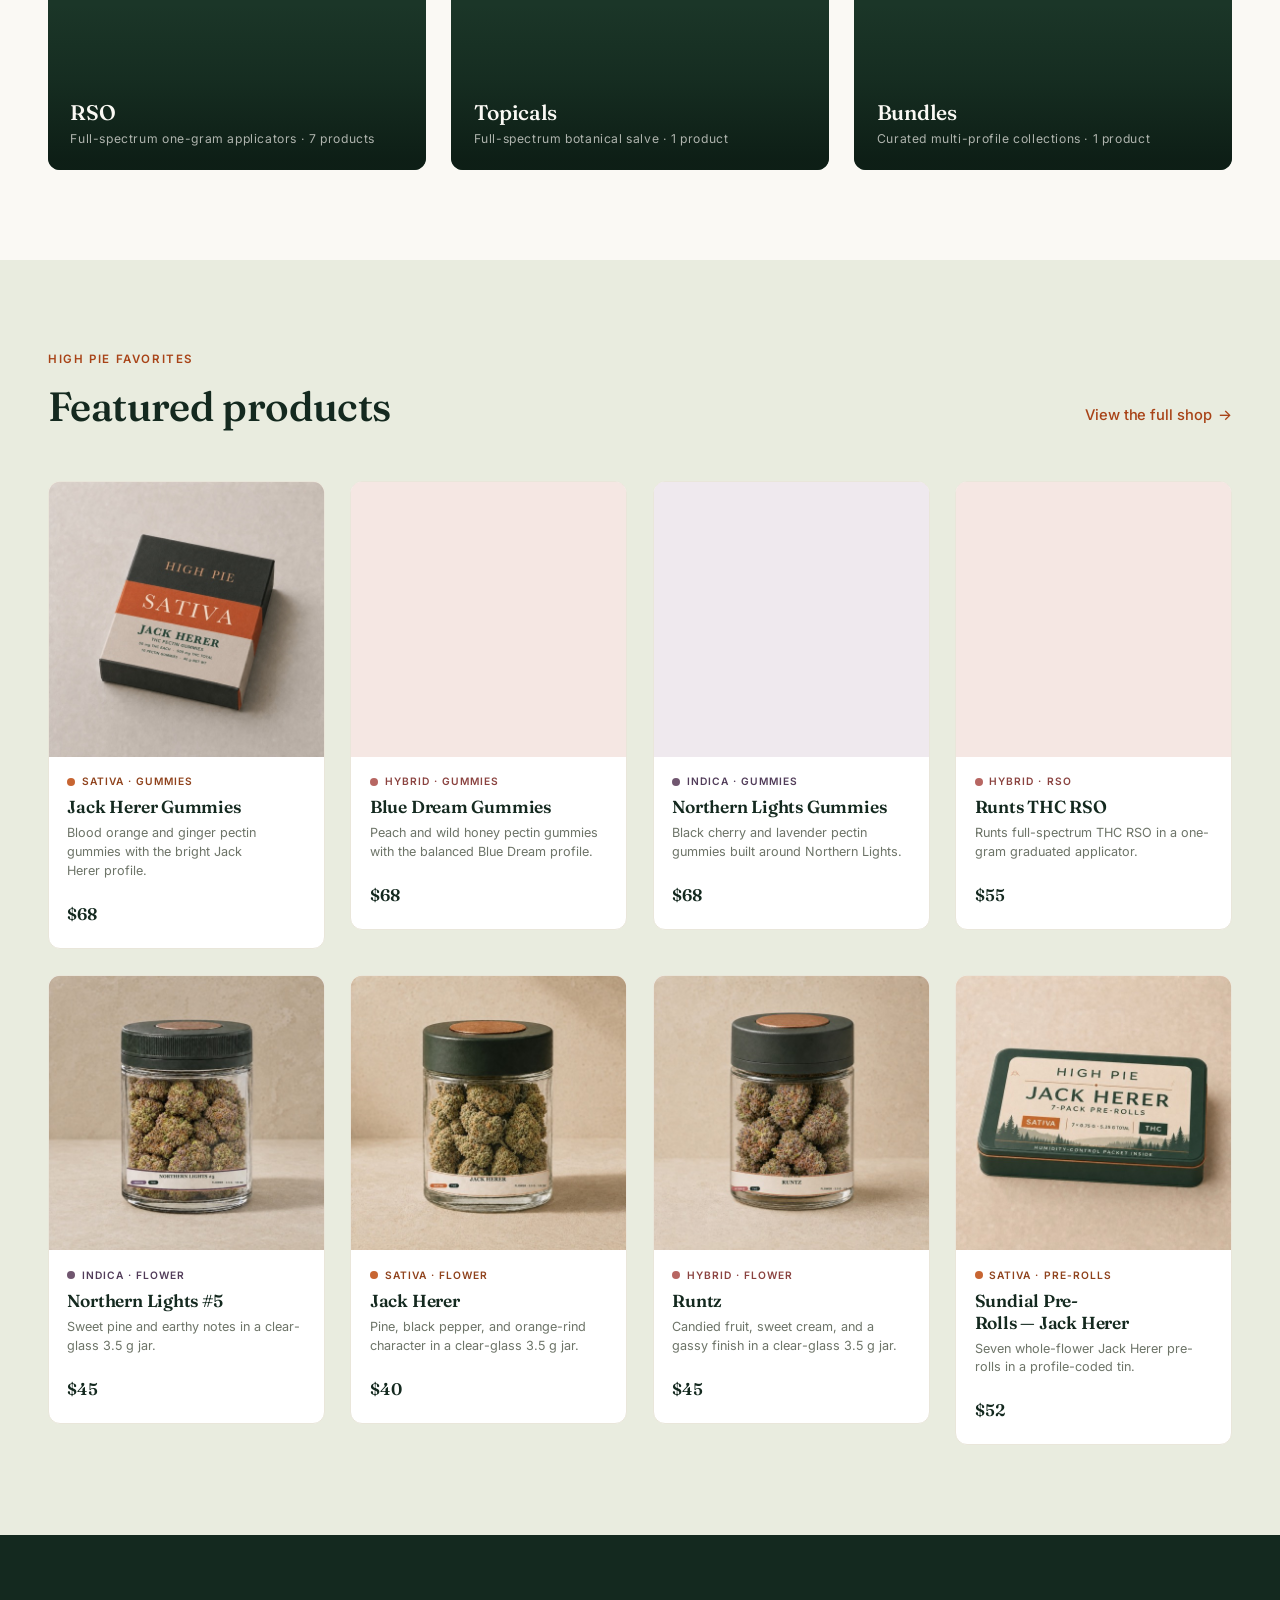
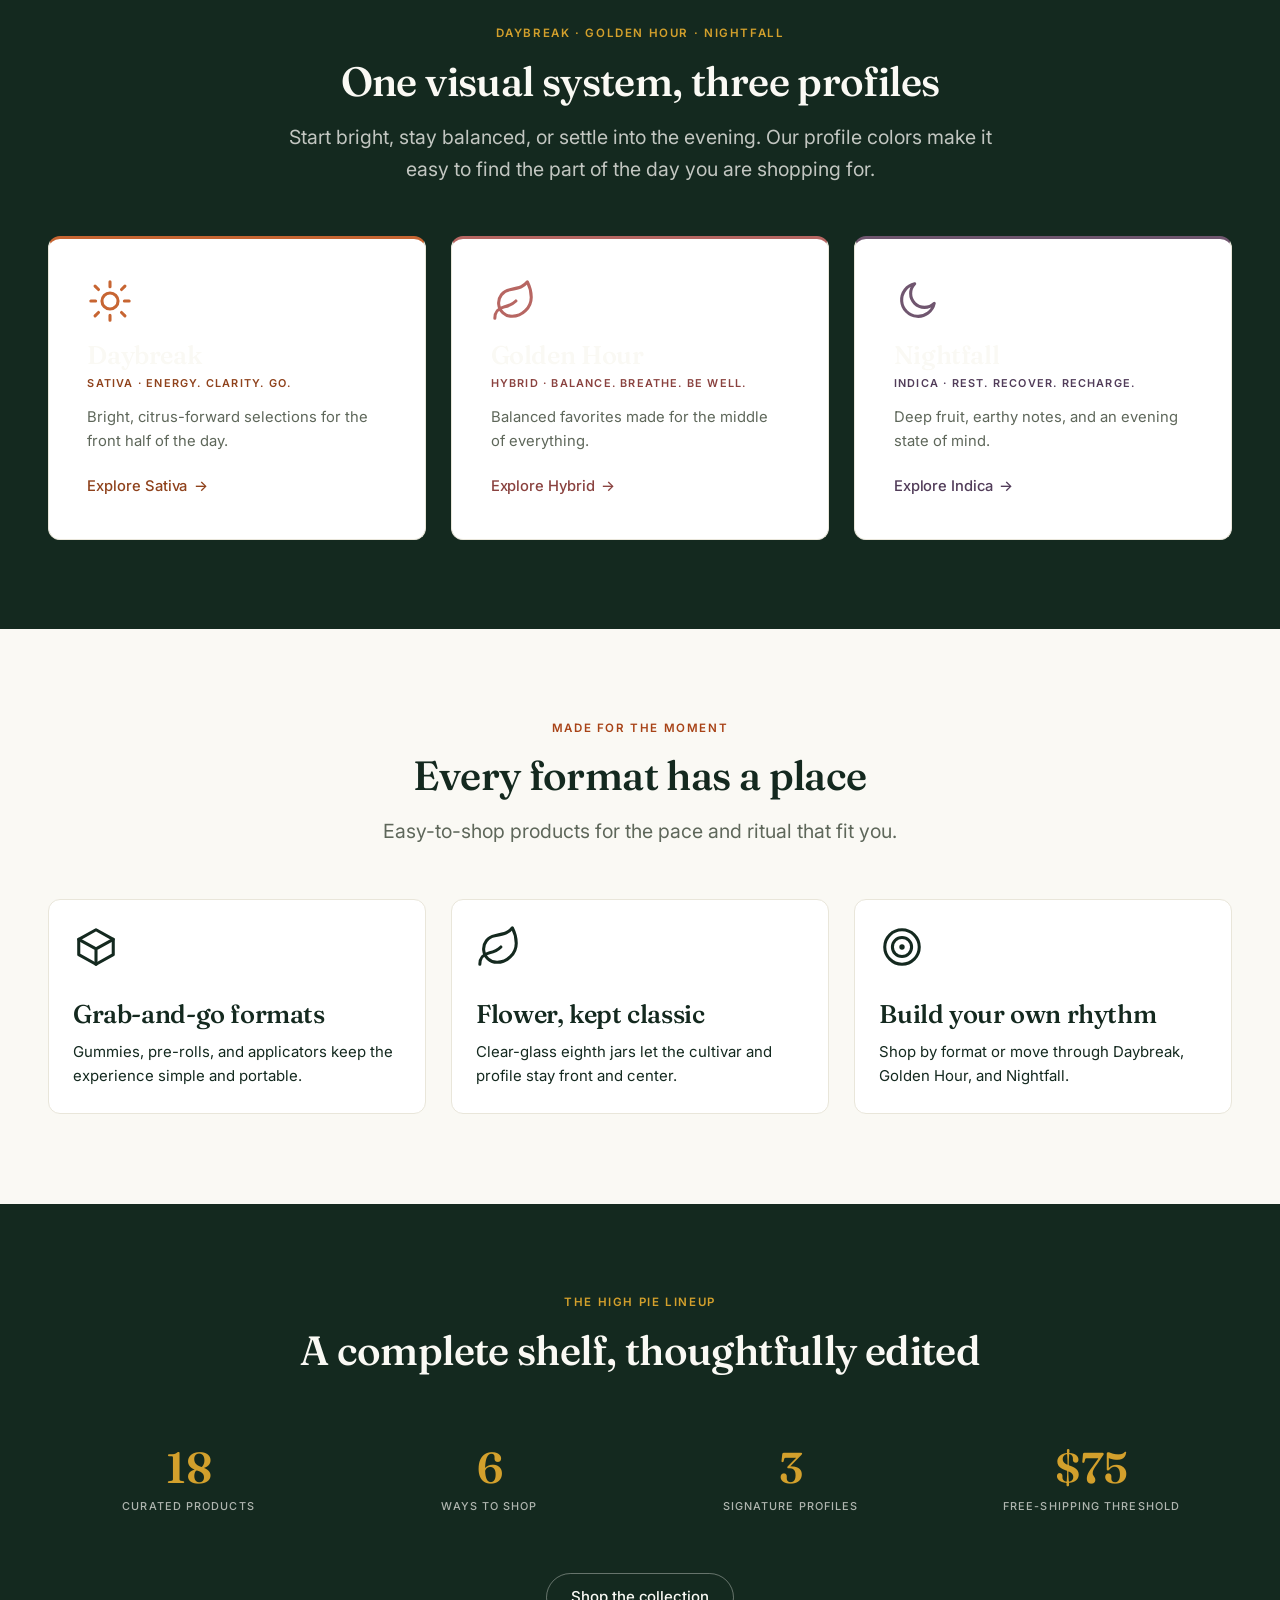
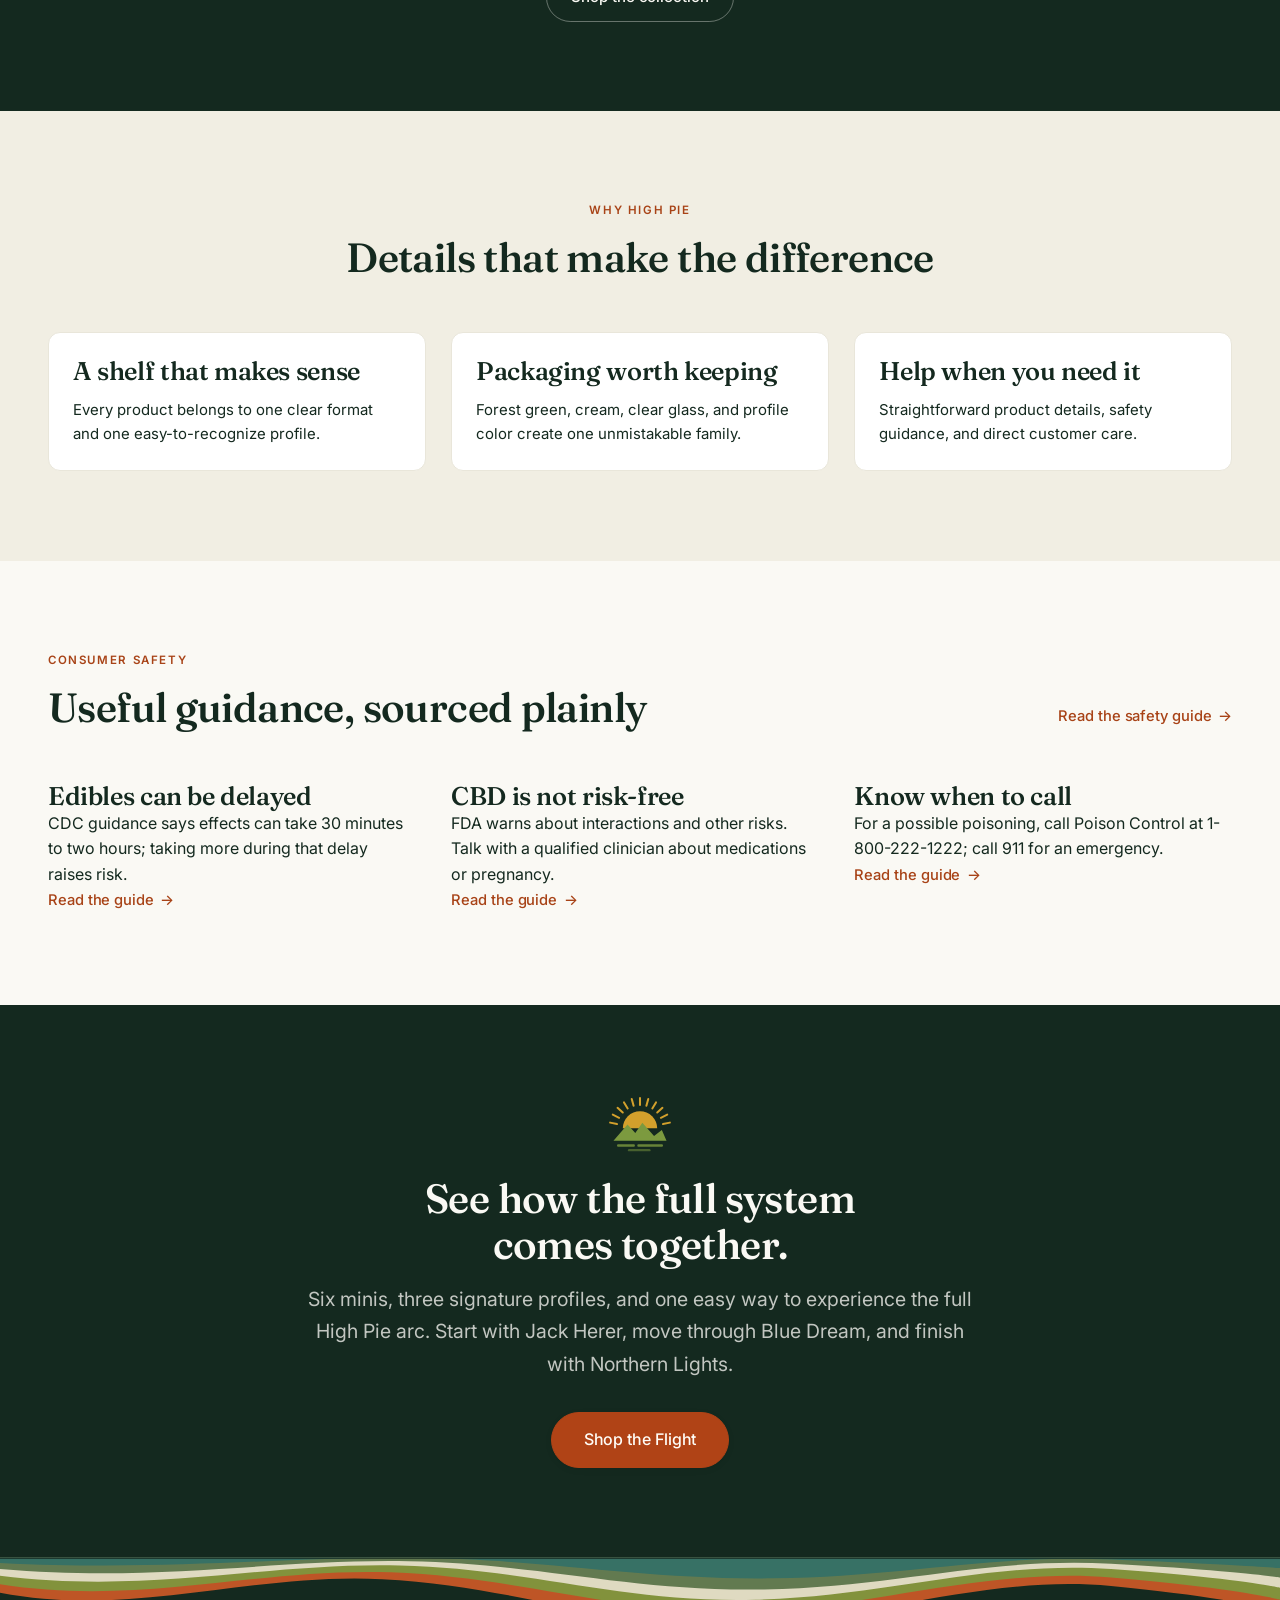
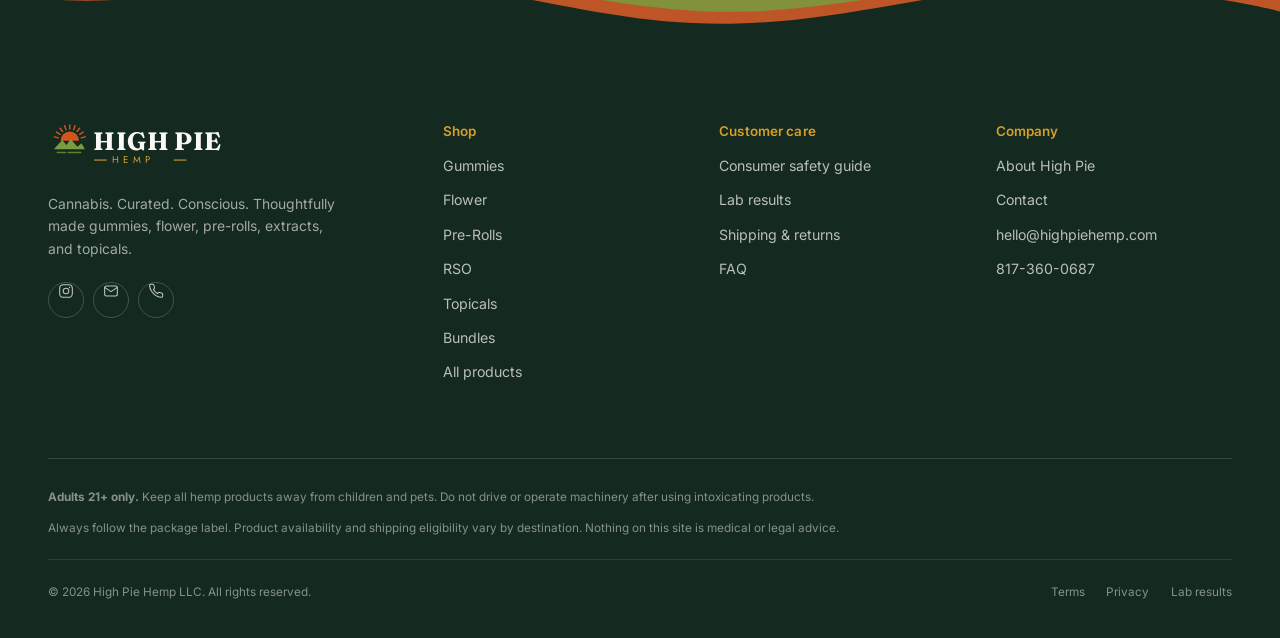
==== commit 7b7c0861: "Replace RSO catalog with supplied product lineup" ====
--- a/index.html
+++ b/index.html
@@ -111,7 +111,7 @@
         <h2>A complete shelf, thoughtfully edited</h2>
       </div>
       <dl class="stats" data-reveal="60">
-        <div class="stat"><dt>13</dt><dd>Curated products</dd></div>
+        <div class="stat"><dt>18</dt><dd>Curated products</dd></div>
         <div class="stat"><dt>6</dt><dd>Ways to shop</dd></div>
         <div class="stat"><dt>3</dt><dd>Signature profiles</dd></div>
         <div class="stat"><dt>$75</dt><dd>Free-shipping threshold</dd></div>
@@ -156,9 +156,9 @@
 </main>
 
 <div data-chrome="footer"></div>
-<script src="assets/js/catalog.js?v=20260723-4"></script>
-<script src="assets/js/art.js?v=20260723-4"></script>
-<script src="assets/js/site.js?v=20260723-4"></script>
-<script src="assets/js/home.js?v=20260723-4"></script>
+<script src="assets/js/catalog.js?v=20260725-2"></script>
+<script src="assets/js/art.js?v=20260725-2"></script>
+<script src="assets/js/site.js?v=20260725-2"></script>
+<script src="assets/js/home.js?v=20260725-2"></script>
 </body>
 </html>
--- a/assets/css/styles.css
+++ b/assets/css/styles.css
@@ -1289,6 +1289,11 @@
 
 .pdp__buy { display: flex; gap: 0.7rem; align-items: stretch; margin-bottom: 1.1rem; }
 .pdp__buy .btn { flex: 1; padding-block: 0; min-height: 50px; }
+@media (max-width: 420px) {
+  .pdp__buy { flex-direction: column; }
+  .pdp__buy .qty { width: 100%; justify-content: space-between; }
+  .pdp__buy .btn { width: 100%; }
+}
 
 .pdp__assure {
   display: flex;
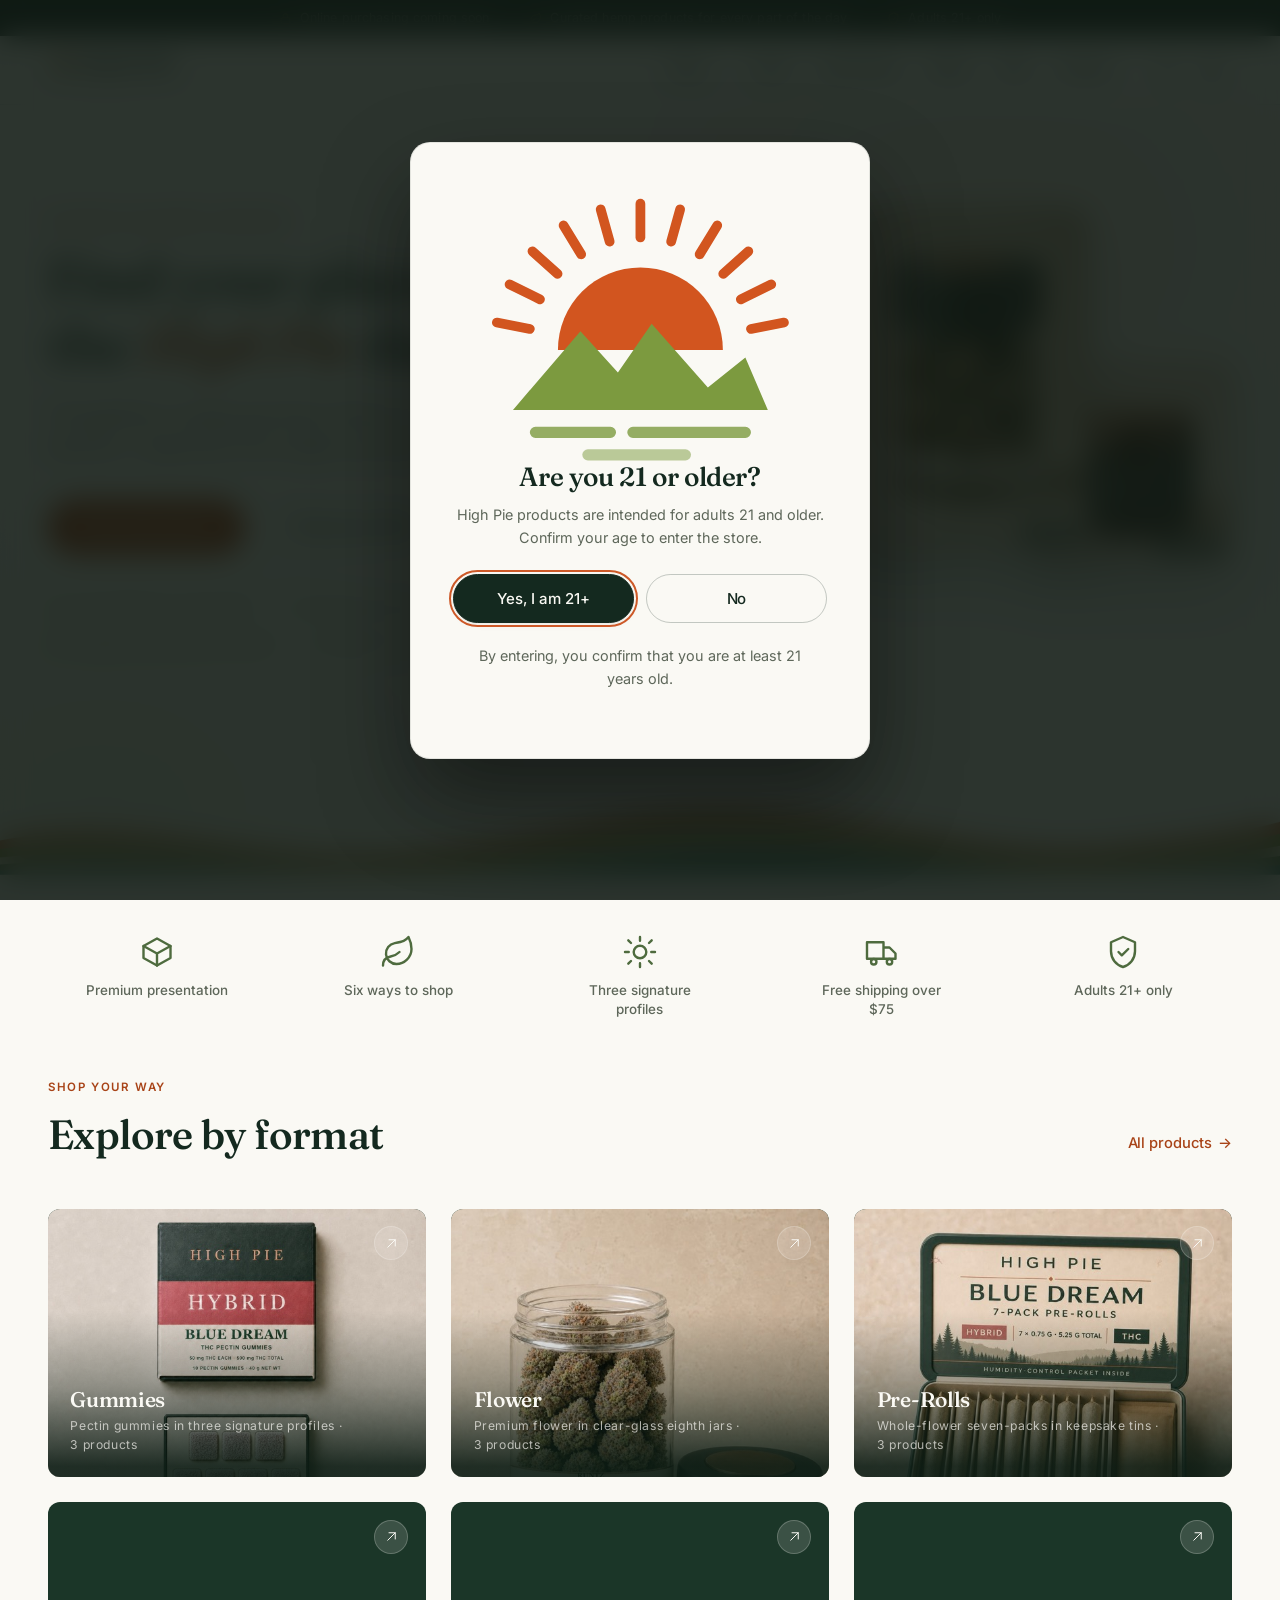
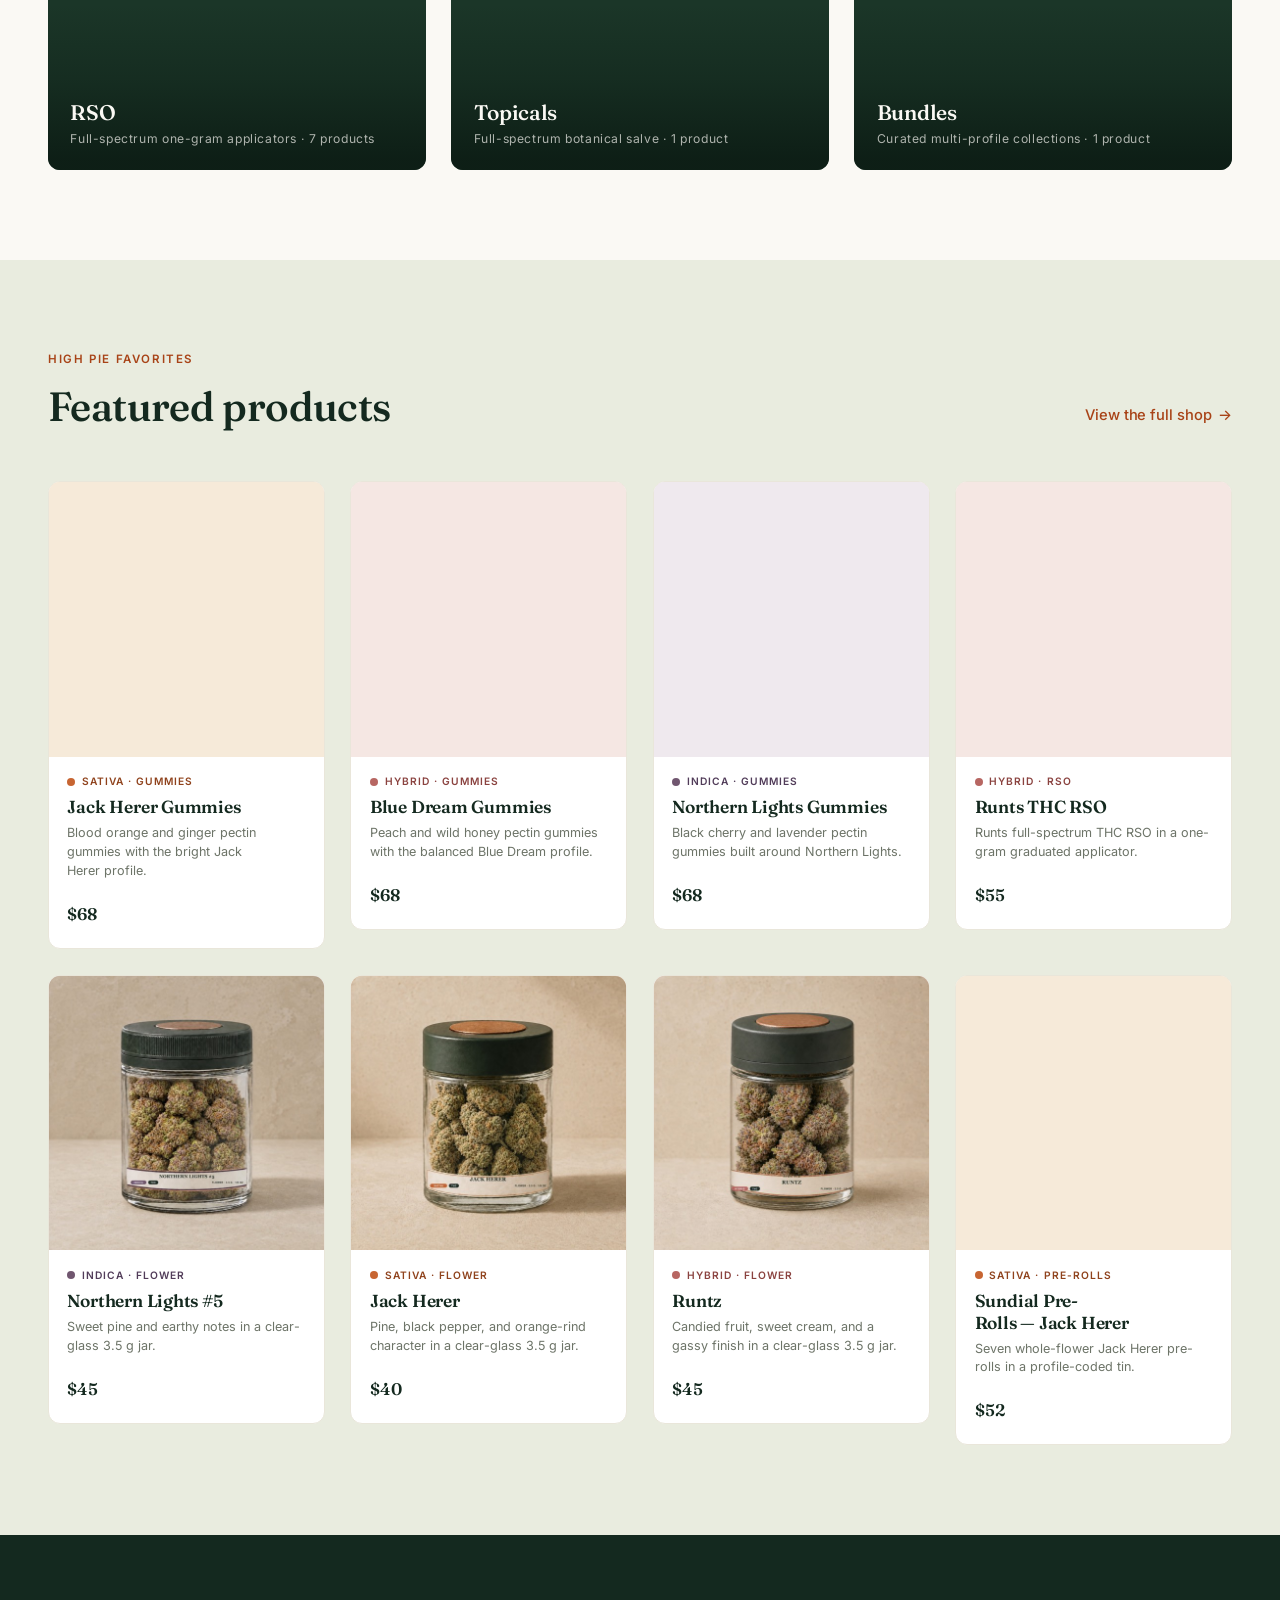
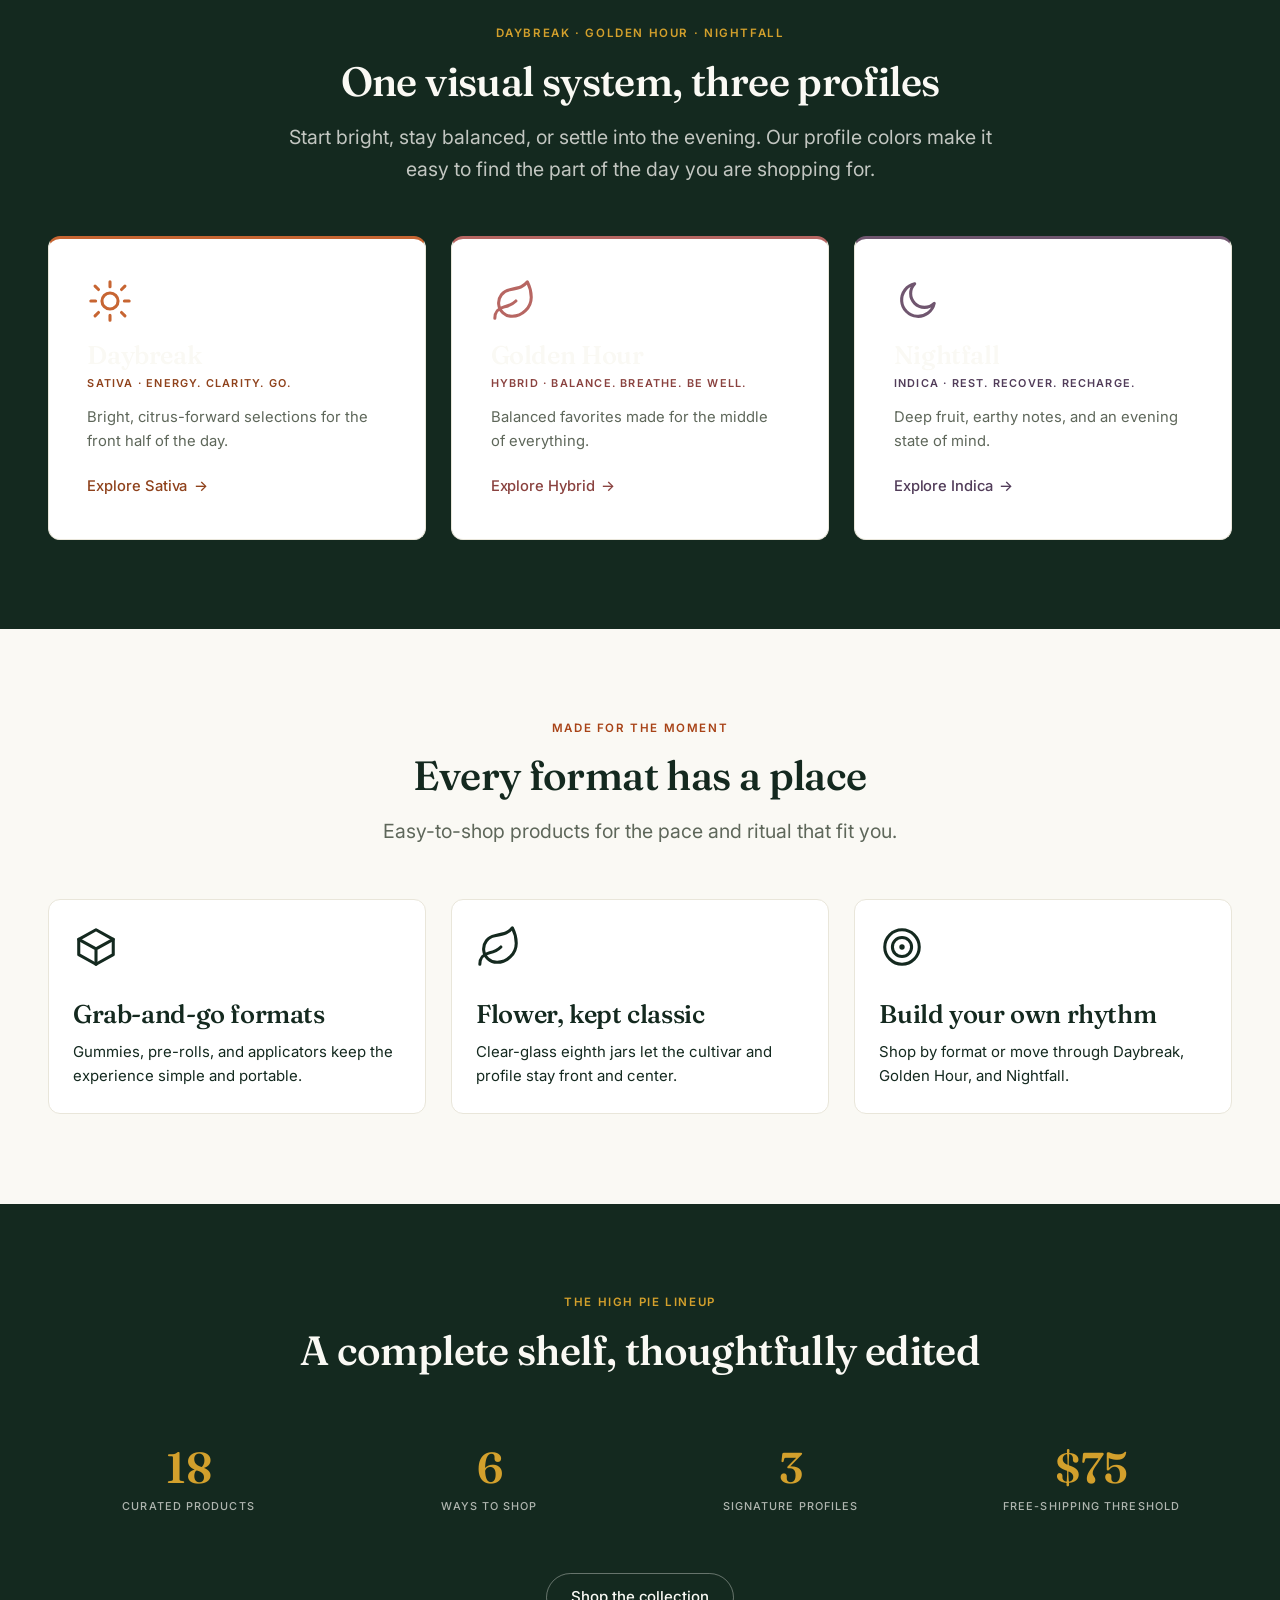
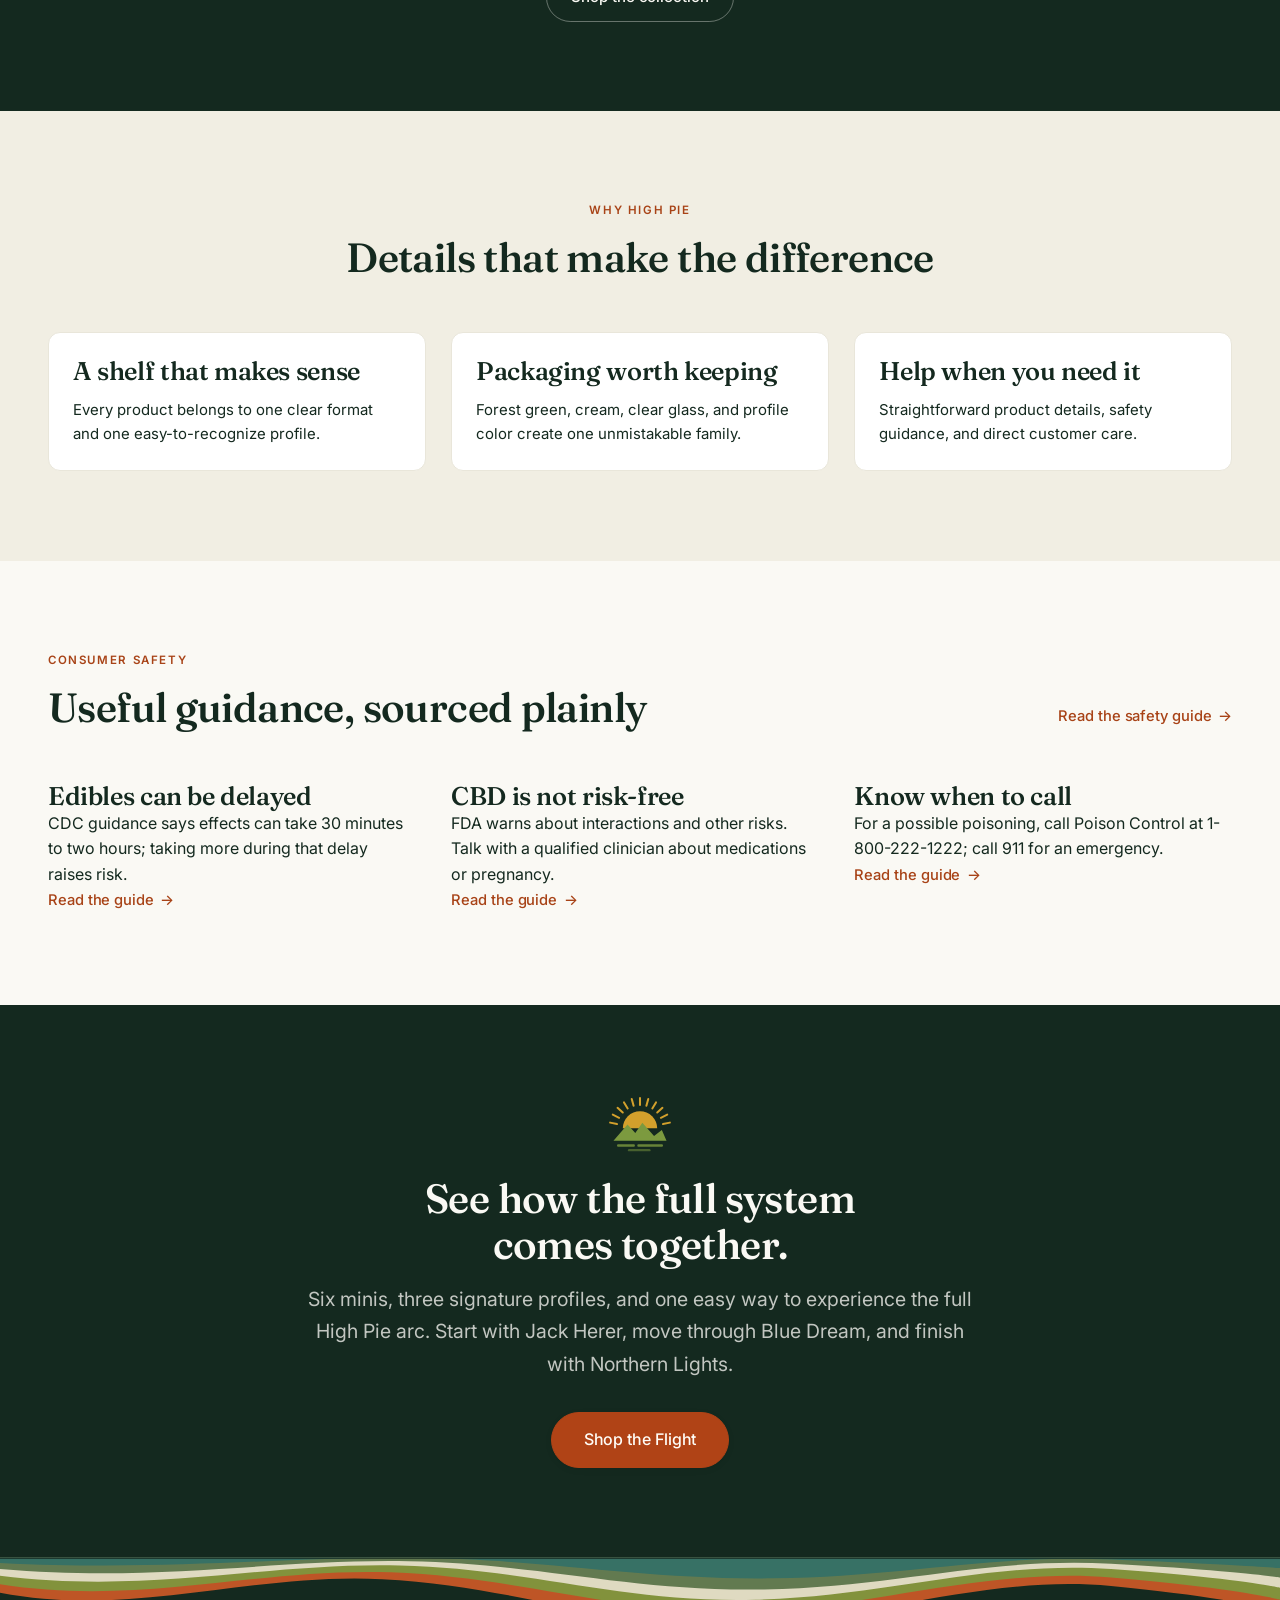
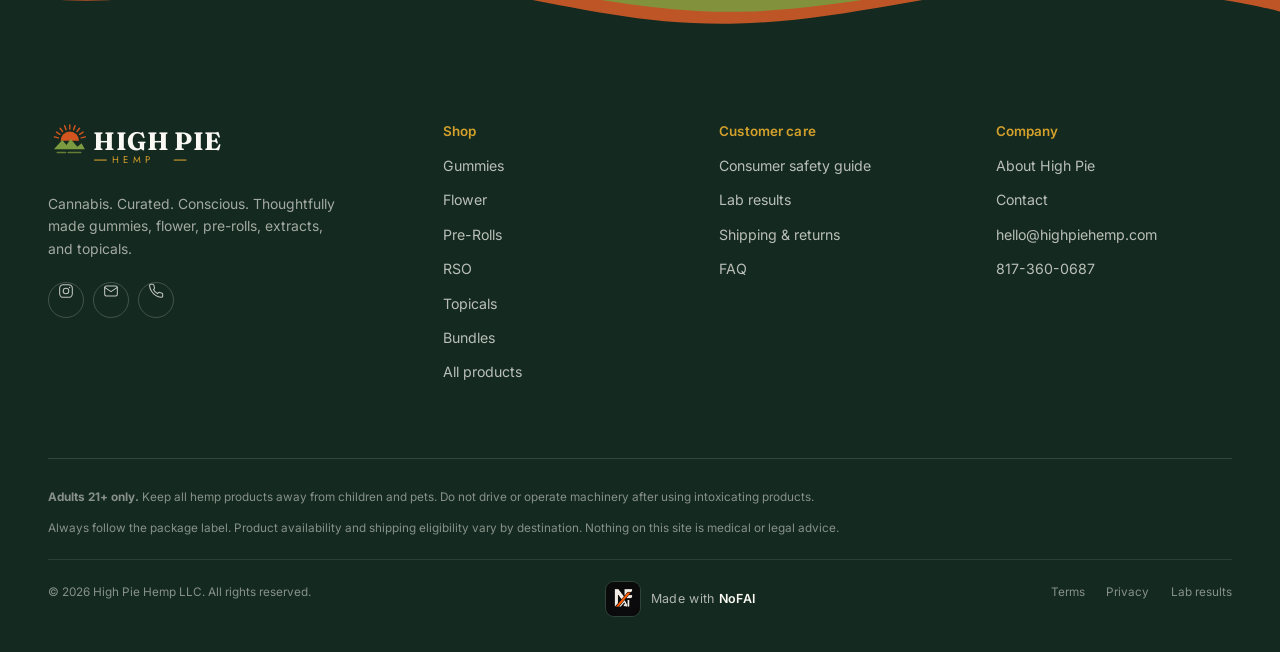
==== commit d934170f: "Add Made with NoFAI footer credit" ====
--- a/index.html
+++ b/index.html
@@ -156,9 +156,9 @@
 </main>
 
 <div data-chrome="footer"></div>
-<script src="assets/js/catalog.js?v=20260725-2"></script>
-<script src="assets/js/art.js?v=20260725-2"></script>
-<script src="assets/js/site.js?v=20260725-2"></script>
-<script src="assets/js/home.js?v=20260725-2"></script>
+<script src="assets/js/catalog.js?v=20260725-3"></script>
+<script src="assets/js/art.js?v=20260725-3"></script>
+<script src="assets/js/site.js?v=20260725-3"></script>
+<script src="assets/js/home.js?v=20260725-3"></script>
 </body>
 </html>
--- a/assets/css/styles.css
+++ b/assets/css/styles.css
@@ -1869,6 +1869,23 @@
 }
 .footer__legal-row nav { display: flex; gap: 1.35rem; flex-wrap: wrap; }
 .footer__legal-row a:hover { color: var(--cream); }
+.nofai-credit {
+  display: inline-flex;
+  align-items: center;
+  gap: 0.65rem;
+  color: rgba(250, 249, 244, 0.68);
+  font-size: 0.78rem;
+  letter-spacing: 0.025em;
+  white-space: nowrap;
+}
+.nofai-credit img {
+  width: 34px;
+  height: 34px;
+  border-radius: 8px;
+  object-fit: cover;
+  box-shadow: 0 0 0 1px rgba(250, 249, 244, 0.12);
+}
+.nofai-credit strong { color: var(--cream); font-weight: 600; }
 
 /* --------------------------------------------------------------------------
    22. Utilities
